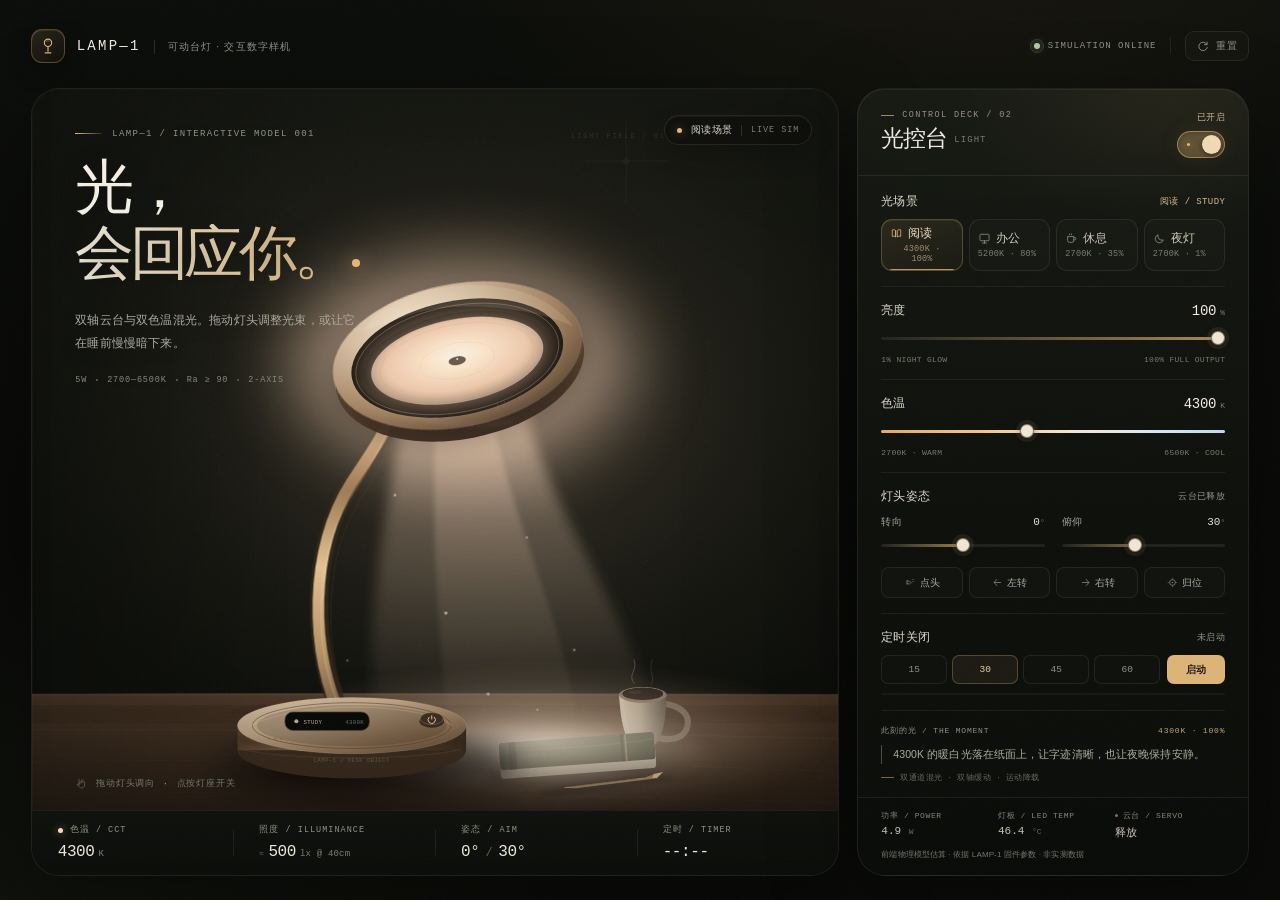
==== web/index.html @ e2590f33 "web+tools: 新增网页前端与 MicroPython 部署/评测工具 - web/index.html：网页前端 - tools/mp_deploy.py：MicroPython 部署脚本 -" ====
<!DOCTYPE html>
<html lang="zh-CN">
<head>
<meta charset="UTF-8">
<meta name="viewport" content="width=device-width, initial-scale=1.0">
<meta name="theme-color" content="#0a0b09">
<title>LAMP—1 · 会回应你的光</title>
<meta name="description" content="LAMP-1 可动桌面台灯交互数字样机：调节亮度、色温、双轴姿态与定时关闭。">
<link rel="icon" href="data:image/svg+xml,%3Csvg xmlns='http://www.w3.org/2000/svg' viewBox='0 0 64 64'%3E%3Crect width='64' height='64' rx='16' fill='%230d0f0c'/%3E%3Ccircle cx='32' cy='25' r='12' fill='none' stroke='%23e5b776' stroke-width='3'/%3E%3Cpath d='M32 38v11M22 53h20' stroke='%23e5b776' stroke-width='3' stroke-linecap='round'/%3E%3C/svg%3E">
<style>
/* --------------------------------------------------------------------------
   LAMP—1 digital twin
   Structure: topbar / stage + control deck / live telemetry
   -------------------------------------------------------------------------- */
:root{
  --bg:#090a08;
  --surface:#10120e;
  --surface-2:#151812;
  --surface-3:#1b1e17;
  --text:#f2ede2;
  --text-soft:#cfc8b9;
  --muted:#8f9286;
  --muted-2:#696d62;
  --line:rgba(242,237,226,.08);
  --line-strong:rgba(242,237,226,.14);
  --accent:#e5b776;
  --accent-soft:rgba(229,183,118,.12);
  --green:#b6cba8;
  --lamp-rgb:255,207,158;
  --ambient-opacity:.64;
  --radius:28px;
  --sans:"Segoe UI","SF Pro Display","PingFang SC","Hiragino Sans GB","Microsoft YaHei UI","Microsoft YaHei",sans-serif;
  --mono:"SFMono-Regular","Cascadia Mono","Cascadia Code","Consolas","Liberation Mono",monospace;
  --serif:"Iowan Old Style","Baskerville","Songti SC","STSong","SimSun",serif;
  --ease:cubic-bezier(.22,.61,.36,1);
}
*{box-sizing:border-box}
html{color-scheme:dark;scroll-behavior:smooth}
body{
  margin:0;
  min-height:100vh;
  background:
    radial-gradient(900px 650px at 76% -15%, rgba(143,107,65,.11), transparent 63%),
    radial-gradient(760px 500px at 4% 100%, rgba(88,103,72,.07), transparent 70%),
    linear-gradient(180deg,#0c0e0b 0%,#090a08 58%,#0a0b08 100%);
  color:var(--text);
  font-family:var(--sans);
  -webkit-font-smoothing:antialiased;
  text-rendering:optimizeLegibility;
  overflow-x:hidden;
}
body::before{
  content:"";
  position:fixed;
  inset:-50%;
  z-index:9999;
  pointer-events:none;
  opacity:.035;
  background-image:url("data:image/svg+xml,%3Csvg xmlns='http://www.w3.org/2000/svg' width='180' height='180'%3E%3Cfilter id='n'%3E%3CfeTurbulence type='fractalNoise' baseFrequency='.82' numOctaves='3' stitchTiles='stitch'/%3E%3C/filter%3E%3Crect width='100%25' height='100%25' filter='url(%23n)' opacity='.55'/%3E%3C/svg%3E");
}
button,input{font:inherit}
button{color:inherit}
button,a,input{tap-highlight-color:transparent}
button{cursor:pointer}
button:focus-visible,a:focus-visible,input:focus-visible{
  outline:2px solid rgba(229,183,118,.8);
  outline-offset:3px;
}
::selection{background:rgba(229,183,118,.24);color:#fff9ed}
.sr-only{
  position:absolute;width:1px;height:1px;padding:0;margin:-1px;overflow:hidden;
  clip:rect(0,0,0,0);white-space:nowrap;border:0;
}
.mono{font-family:var(--mono);font-variant-numeric:tabular-nums}
.app{
  width:100%;
  max-width:1600px;
  min-height:100svh;
  margin:0 auto;
  padding:20px clamp(16px,2.4vw,34px) 24px;
  display:flex;
  flex-direction:column;
}
/* ---------------------------------------------------------------- topbar */
.topbar{
  min-height:52px;
  flex:0 0 auto;
  display:flex;
  align-items:center;
  justify-content:space-between;
  gap:24px;
  margin-bottom:16px;
}
.brand{display:flex;align-items:center;gap:12px;min-width:0}
.brand-mark{
  width:34px;height:34px;flex:0 0 auto;
  display:grid;place-items:center;
  border:1px solid rgba(229,183,118,.3);
  border-radius:11px;
  background:linear-gradient(145deg,rgba(229,183,118,.14),rgba(229,183,118,.02));
  box-shadow:inset 0 1px 0 rgba(255,245,228,.08),0 8px 24px rgba(0,0,0,.25);
  color:var(--accent);
}
.brand-mark svg{width:20px;height:20px}
.brand-copy{display:flex;align-items:baseline;gap:13px;min-width:0}
.brand-name{
  font-family:var(--mono);
  font-size:14px;font-weight:500;
  letter-spacing:.16em;
  color:var(--text);
  white-space:nowrap;
}
.brand-sub{
  font-size:10px;
  letter-spacing:.12em;
  color:var(--muted);
  white-space:nowrap;
  padding-left:13px;
  border-left:1px solid var(--line-strong);
}
.top-actions{display:flex;align-items:center;gap:14px;min-width:0}
.system-state{
  display:flex;align-items:center;gap:8px;
  font-family:var(--mono);
  font-size:9px;
  letter-spacing:.11em;
  color:var(--muted);
  white-space:nowrap;
}
.live-dot{
  position:relative;width:6px;height:6px;flex:0 0 auto;border-radius:50%;
  background:var(--green);
  box-shadow:0 0 0 3px rgba(182,203,168,.07),0 0 12px rgba(182,203,168,.35);
}
.live-dot::after{
  content:"";position:absolute;inset:-4px;border-radius:50%;
  border:1px solid rgba(182,203,168,.2);
  animation:livePulse 2.8s ease-out infinite;
}
@keyframes livePulse{
  0%{transform:scale(.7);opacity:.7}
  70%,100%{transform:scale(1.45);opacity:0}
}
.top-divider{width:1px;height:18px;background:var(--line)}
.reset-btn{
  height:30px;
  display:inline-flex;align-items:center;gap:7px;
  padding:0 11px;
  border:1px solid var(--line);
  border-radius:9px;
  background:rgba(255,255,255,.018);
  color:var(--muted);
  font-size:10px;
  letter-spacing:.04em;
  transition:background .25s var(--ease),color .25s var(--ease),border-color .25s var(--ease);
}
.reset-btn:hover{color:var(--text-soft);border-color:var(--line-strong);background:rgba(255,255,255,.04)}
.reset-btn svg{width:12px;height:12px;transition:transform .5s var(--ease)}
.reset-btn.is-spinning svg{transform:rotate(-180deg)}
/* ---------------------------------------------------------------- layout */
.workspace{
  flex:1 1 auto;
  min-height:600px;
  height:calc(100svh - 112px);
  display:grid;
  grid-template-columns:minmax(0,1fr) 392px;
  gap:18px;
}
/* ------------------------------------------------------------------ stage */
.stage{
  position:relative;
  min-width:0;
  min-height:0;
  display:grid;
  grid-template-rows:minmax(0,1fr) auto;
  border:1px solid var(--line);
  border-radius:var(--radius);
  overflow:hidden;
  background:#0d0f0c;
  box-shadow:0 28px 90px rgba(0,0,0,.38),inset 0 1px 0 rgba(255,255,255,.045);
  isolation:isolate;
}
.stage::after{
  content:"";position:absolute;inset:0;pointer-events:none;border-radius:inherit;
  box-shadow:inset 0 0 0 1px rgba(255,255,255,.018),inset 0 -90px 120px -120px rgba(0,0,0,.55);
}
.stage-canvas{
  position:relative;
  min-height:0;
  overflow:hidden;
  background:
    radial-gradient(66% 50% at 63% 33%,rgba(var(--lamp-rgb),calc(var(--ambient-opacity) * .19)),transparent 72%),
    linear-gradient(180deg,#151710 0%,#0e100c 58%,#0a0b08 100%);
  isolation:isolate;
}
.stage-canvas::before{
  content:"";
  position:absolute;inset:0;z-index:2;
  pointer-events:none;
  background:
    linear-gradient(90deg,rgba(7,8,6,.26) 0%,transparent 32%,transparent 80%,rgba(7,8,6,.08) 100%),
    linear-gradient(180deg,rgba(7,8,6,.16) 0%,transparent 26%,transparent 80%,rgba(7,8,6,.22) 100%);
}
.stage-canvas::after{
  content:"";
  position:absolute;inset:0;z-index:2;
  pointer-events:none;
  opacity:.07;
  background-image:url("data:image/svg+xml,%3Csvg xmlns='http://www.w3.org/2000/svg' width='200' height='200'%3E%3Cfilter id='n'%3E%3CfeTurbulence type='fractalNoise' baseFrequency='.72' numOctaves='3' stitchTiles='stitch'/%3E%3C/filter%3E%3Crect width='100%25' height='100%25' filter='url(%23n)' opacity='.5'/%3E%3C/svg%3E");
  mix-blend-mode:soft-light;
}
.scene{
  position:absolute;
  inset:0;
  width:100%;
  height:100%;
  z-index:1;
  display:block;
  pointer-events:none;
  transition:filter 1s var(--ease);
}
.app[data-power="off"] .scene{filter:brightness(.72) saturate(.78)}
.stage-ambient{
  position:absolute;inset:0;z-index:1;pointer-events:none;
  mix-blend-mode:screen;
  opacity:var(--ambient-opacity);
  background:
    radial-gradient(28% 31% at 64% 38%,rgba(var(--lamp-rgb),.22) 0%,transparent 72%),
    radial-gradient(46% 22% at 66% 79%,rgba(var(--lamp-rgb),.15) 0%,transparent 76%),
    radial-gradient(34% 14% at 66% 92%,rgba(var(--lamp-rgb),.24) 0%,transparent 78%);
  transition:opacity 1s var(--ease);
  animation:ambientBreath 9s ease-in-out infinite alternate;
}
@keyframes ambientBreath{
  from{transform:scale(1);filter:blur(0)}
  to{transform:scale(1.025);filter:blur(1px)}
}
/* scene artwork */
.scene .hit{
  pointer-events:all;
  fill:rgba(0,0,0,0);
  stroke:transparent;
  cursor:pointer;
  outline:none;
}
.scene #headHit{cursor:grab;touch-action:none}
.stage.is-aiming #headHit{cursor:grabbing}
.scene .hit:focus-visible{fill:rgba(229,183,118,.055);stroke:rgba(229,183,118,.7);stroke-width:1.2}
#headHit:active{cursor:grabbing}
#aimReticle{
  opacity:0;
  transition:opacity .35s var(--ease);
  pointer-events:none;
}
.stage.is-aiming #aimReticle{opacity:.72}
.beam-layer{mix-blend-mode:screen}
.spill-layer{mix-blend-mode:screen;pointer-events:none}
.dust-layer{mix-blend-mode:screen;pointer-events:none}
.mote{animation:moteFloat var(--dur,9s) ease-in-out var(--delay,0s) infinite alternate;transform-box:fill-box;transform-origin:center}
@keyframes moteFloat{
  from{transform:translate3d(0,0,0);opacity:.2}
  to{transform:translate3d(10px,-18px,0);opacity:.8}
}
.steam{animation:steamRise 5.8s ease-in-out infinite;transform-box:fill-box;transform-origin:center}
.steam.second{animation-delay:2.1s;animation-duration:6.6s}
@keyframes steamRise{
  0%{opacity:0;transform:translateY(4px) scaleX(.94)}
  20%{opacity:.42}
  55%{opacity:.25}
  100%{opacity:0;transform:translateY(-26px) scaleX(1.08)}
}
.scene .oled-text{font-family:var(--mono);font-size:6.5px;letter-spacing:.06em;fill:#cabda7}
.scene .oled-dim{fill:#6e7663}
.scene .engraving{font-family:var(--mono);font-size:6px;letter-spacing:.12em;fill:#8d7b66;opacity:.62}
.scene .head-engraving{font-family:var(--mono);font-size:5.5px;letter-spacing:.14em;fill:#76614b;opacity:.8}
.scene text{font-family:var(--mono)}
.lamp-stop{stop-color:rgb(var(--lamp-rgb))}
.lamp-color{fill:rgb(var(--lamp-rgb))}
.lamp-color-stroke{stroke:rgb(var(--lamp-rgb))}
.lens-light{opacity:.96;transition:opacity .4s var(--ease)}
.spill-layer{opacity:0;transition:opacity .5s var(--ease)}
/* stage overlays */
.hero{
  position:absolute;
  z-index:4;
  top:clamp(28px,4.4vh,48px);
  left:clamp(24px,3.4vw,46px);
  width:min(41%,430px);
  pointer-events:none;
  text-shadow:0 2px 24px rgba(4,5,4,.32);
}
.eyebrow{
  display:flex;align-items:center;gap:10px;
  margin:0 0 19px;
  font-family:var(--mono);
  font-size:9px;
  line-height:1.2;
  letter-spacing:.15em;
  color:var(--muted);
  text-transform:uppercase;
}
.eyebrow::before{
  content:"";width:27px;height:1px;flex:0 0 auto;
  background:linear-gradient(90deg,var(--accent),rgba(229,183,118,.16));
}
.hero h1{
  margin:0;
  font-size:clamp(46px,4.6vw,68px);
  line-height:.99;
  font-weight:350;
  letter-spacing:-.075em;
  color:#f4efe4;
}
.hero h1 span{display:block}
.hero h1 .accent{
  margin-top:.13em;
  padding-bottom:.08em;
  color:#f0d6af;
  background:linear-gradient(100deg,#f5f0e4 0%,#ead1aa 46%,#caa267 100%);
  -webkit-background-clip:text;
  background-clip:text;
  -webkit-text-fill-color:transparent;
}
.hero h1 .accent::after{
  content:"";
  display:inline-block;
  width:.14em;height:.14em;
  margin-left:.06em;
  vertical-align:.1em;
  border-radius:50%;
  background:var(--accent);
  box-shadow:0 0 18px rgba(229,183,118,.65);
  -webkit-text-fill-color:var(--accent);
}
.hero-desc{
  max-width:286px;
  margin:22px 0 0;
  color:#aaa99d;
  font-size:12px;
  line-height:1.9;
  letter-spacing:.015em;
}
.hero-meta{
  display:flex;align-items:center;gap:9px;flex-wrap:wrap;
  margin-top:20px;
  font-family:var(--mono);
  font-size:8.5px;
  letter-spacing:.1em;
  color:#83877b;
}
.hero-meta i{width:2px;height:2px;border-radius:50%;background:#5e6358}
.stage-badge{
  position:absolute;z-index:4;top:26px;right:26px;
  min-height:30px;
  display:inline-flex;align-items:center;gap:9px;
  padding:0 12px;
  border:1px solid rgba(255,255,255,.09);
  border-radius:999px;
  background:rgba(11,13,10,.46);
  -webkit-backdrop-filter:blur(14px);
  backdrop-filter:blur(14px);
  box-shadow:0 10px 24px rgba(0,0,0,.16),inset 0 1px 0 rgba(255,255,255,.04);
  color:#b8b9ae;
  font-family:var(--mono);
  font-size:8.5px;
  letter-spacing:.11em;
  white-space:nowrap;
  transition:border-color .4s var(--ease),background .4s var(--ease);
}
.stage-badge .badge-dot{
  width:5px;height:5px;border-radius:50%;
  background:var(--accent);
  box-shadow:0 0 10px rgba(229,183,118,.55);
}
.stage-badge .badge-rule{width:1px;height:11px;background:var(--line-strong)}
.stage-badge .badge-kicker{color:#777c70}
.stage-badge strong{font-weight:500;color:#dad4c8;letter-spacing:.02em;font-family:var(--sans);font-size:10px}
.app[data-power="off"] .stage-badge .badge-dot{background:#686d62;box-shadow:none}
.gesture-hint{
  position:absolute;z-index:4;left:clamp(24px,3.4vw,46px);bottom:20px;
  display:flex;align-items:center;gap:8px;
  color:#74796e;
  font-family:var(--mono);
  font-size:8.5px;
  letter-spacing:.09em;
  pointer-events:none;
}
.gesture-hint svg{width:13px;height:13px;opacity:.7}
.gesture-hint b{font-weight:400;color:#a1a397}
/* stage telemetry rail */
.stage-metrics{
  position:relative;z-index:5;
  display:grid;
  grid-template-columns:repeat(4,minmax(0,1fr));
  border-top:1px solid var(--line);
  background:
    linear-gradient(180deg,rgba(17,19,15,.82),rgba(12,14,11,.96));
  -webkit-backdrop-filter:blur(18px);
  backdrop-filter:blur(18px);
}
.metric{
  min-width:0;
  padding:13px clamp(16px,2.3vw,26px) 14px;
  position:relative;
}
.metric + .metric::before{
  content:"";position:absolute;left:0;top:19px;bottom:19px;width:1px;background:var(--line);
}
.metric-label{
  display:flex;align-items:center;gap:7px;
  margin-bottom:7px;
  color:var(--muted);
  font-family:var(--mono);
  font-size:8.5px;
  letter-spacing:.12em;
  white-space:nowrap;
}
.metric-label .mini-led{
  width:5px;height:5px;border-radius:50%;
  background:rgb(var(--lamp-rgb));
  box-shadow:0 0 8px rgba(var(--lamp-rgb),.55);
  transition:background .4s,box-shadow .4s;
}
.app[data-power="off"] .metric-label .mini-led{background:#555a50;box-shadow:none}
.metric-value{
  display:flex;align-items:baseline;gap:4px;
  font-family:var(--mono);
  font-variant-numeric:tabular-nums;
  font-size:16px;
  font-weight:400;
  color:#ece7dc;
  letter-spacing:-.025em;
  white-space:nowrap;
}
.metric-value .unit{
  color:#797e72;font-size:9px;letter-spacing:.02em;font-weight:400;
}
.metric-value .sep{margin:0 2px;color:#5e6258;font-size:12px}
.metric-sub{
  color:#6b7064;
  font-size:8px;
  letter-spacing:.03em;
}
.metric-value.is-warm{color:var(--accent)}
/* --------------------------------------------------------------- console */
.console{
  position:relative;
  min-width:0;
  min-height:0;
  display:flex;flex-direction:column;
  overflow:hidden;
  border:1px solid var(--line);
  border-radius:var(--radius);
  background:
    linear-gradient(180deg,rgba(24,27,21,.92) 0%,rgba(15,17,13,.96) 54%,rgba(12,14,11,.98) 100%);
  box-shadow:0 28px 90px rgba(0,0,0,.32),inset 0 1px 0 rgba(255,255,255,.05);
  -webkit-backdrop-filter:blur(24px);
  backdrop-filter:blur(24px);
}
.console::before{
  content:"";position:absolute;z-index:0;inset:0 0 auto;height:150px;
  pointer-events:none;
  background:radial-gradient(80% 130% at 80% 0%,rgba(229,183,118,.07),transparent 70%);
}
.console-head{
  position:relative;z-index:1;
  flex:0 0 auto;
  display:flex;align-items:flex-start;justify-content:space-between;gap:16px;
  padding:21px 23px 17px;
  border-bottom:1px solid var(--line);
}
.panel-kicker{
  display:flex;align-items:center;gap:8px;
  margin:0 0 5px;
  color:#989184;
  font-family:var(--mono);
  font-size:8.5px;
  letter-spacing:.16em;
}
.panel-kicker::before{content:"";width:13px;height:1px;background:var(--accent);opacity:.7}
.console-title{
  margin:0;
  color:#eee9de;
  font-size:23px;
  line-height:1.2;
  font-weight:450;
  letter-spacing:-.045em;
}
.console-title em{
  margin-left:7px;
  color:#777b70;
  font-family:var(--mono);
  font-style:normal;
  font-size:9px;
  letter-spacing:.12em;
  vertical-align:middle;
}
.power-control{display:flex;flex-direction:column;align-items:flex-end;gap:7px;padding-top:2px}
.power-label{
  color:#8d9083;
  font-family:var(--mono);
  font-size:8.5px;
  letter-spacing:.06em;
  white-space:nowrap;
  transition:color .3s var(--ease);
}
.switch{
  position:relative;
  width:48px;height:27px;
  padding:0;
  border:1px solid rgba(255,255,255,.1);
  border-radius:999px;
  background:#282c23;
  box-shadow:inset 0 2px 6px rgba(0,0,0,.35);
  transition:background .35s var(--ease),border-color .35s var(--ease),box-shadow .35s var(--ease);
}
.switch::before{
  content:"";position:absolute;top:50%;left:9px;width:3px;height:3px;margin-top:-1.5px;
  border-radius:50%;background:#6d7166;transition:background .35s;
  box-shadow:0 0 0 2px rgba(255,255,255,.02);
}
.switch .thumb{
  position:absolute;top:3px;left:3px;
  width:19px;height:19px;
  border-radius:50%;
  background:#c8c4b7;
  box-shadow:0 2px 5px rgba(0,0,0,.4);
  transition:transform .35s var(--ease),background .35s var(--ease);
}
.switch[aria-checked="true"]{
  background:rgba(229,183,118,.32);
  border-color:rgba(229,183,118,.5);
  box-shadow:inset 0 1px 4px rgba(0,0,0,.2),0 0 22px rgba(229,183,118,.08);
}
.switch[aria-checked="true"]::before{background:var(--accent);box-shadow:0 0 7px rgba(229,183,118,.7)}
.switch[aria-checked="true"] .thumb{transform:translateX(21px);background:#f0d9b4}
.switch:active .thumb{width:21px}
.console-body{
  position:relative;z-index:1;
  flex:1 1 auto;
  min-height:0;
  display:flex;
  flex-direction:column;
  overflow-y:auto;
  overflow-x:hidden;
  padding:17px 23px 16px;
  scrollbar-width:thin;
  scrollbar-color:rgba(255,255,255,.13) transparent;
  overscroll-behavior:contain;
}
.console-body::-webkit-scrollbar{width:5px}
.console-body::-webkit-scrollbar-thumb{background:rgba(255,255,255,.12);border-radius:99px}
.group{padding:0}
.group + .group{
  margin-top:15px;padding-top:15px;
  border-top:1px solid rgba(242,237,226,.065);
}
.group-head{display:flex;align-items:center;justify-content:space-between;gap:12px;min-height:17px}
.group-head h3,.group-head label{
  margin:0;
  color:#e0dacd;
  font-size:12px;
  line-height:1.2;
  font-weight:450;
  letter-spacing:.015em;
}
.group-head .tag{
  color:#93988b;
  font-family:var(--mono);
  font-size:9px;
  letter-spacing:.045em;
  white-space:nowrap;
  transition:color .3s var(--ease);
}
.group-head .tag.is-warm{color:#d6ba8e}
.group-head .tag.is-live{color:var(--accent)}
/* scenes */
.scene-row{display:grid;grid-template-columns:repeat(4,minmax(0,1fr));gap:6px;margin-top:9px}
.scene-btn{
  position:relative;
  height:52px;
  min-width:0;
  padding:0 8px;
  border:1px solid var(--line);
  border-radius:11px;
  background:rgba(255,255,255,.016);
  display:flex;flex-direction:column;align-items:flex-start;justify-content:center;
  gap:3px;
  overflow:hidden;
  transition:border-color .25s var(--ease),background .25s var(--ease),transform .25s var(--ease);
}
.scene-btn:hover{background:rgba(255,255,255,.035);border-color:var(--line-strong);transform:translateY(-1px)}
.scene-btn .scene-name{
  display:flex;align-items:center;gap:5px;
  color:#d1cabc;
  font-size:11.5px;
  letter-spacing:.015em;
  white-space:nowrap;
}
.scene-btn .scene-name svg{width:13px;height:13px;color:#8f9386;transition:color .25s}
.scene-btn .scene-cct{
  color:#787d70;
  font-family:var(--mono);
  font-size:8.5px;
  letter-spacing:.025em;
  transition:color .25s;
}
.scene-btn::after{
  content:"";position:absolute;left:8px;right:8px;bottom:0;height:1px;
  background:var(--accent);opacity:0;
  transform:scaleX(.3);transform-origin:left;
  transition:opacity .3s var(--ease),transform .35s var(--ease);
}
.scene-btn[aria-pressed="true"]{
  border-color:rgba(229,183,118,.27);
  background:linear-gradient(155deg,rgba(229,183,118,.115),rgba(229,183,118,.035));
  box-shadow:inset 0 1px 0 rgba(255,244,225,.06);
}
.scene-btn[aria-pressed="true"] .scene-name{color:#f0dfc4}
.scene-btn[aria-pressed="true"] .scene-name svg{color:var(--accent)}
.scene-btn[aria-pressed="true"] .scene-cct{color:#9d8b71}
.scene-btn[aria-pressed="true"]::after{opacity:.8;transform:scaleX(1)}
/* sliders */
.field-value{
  display:flex;align-items:baseline;gap:2px;
  color:#f3ede2;
  font-family:var(--mono);
  font-size:14px;
  letter-spacing:-.02em;
  font-variant-numeric:tabular-nums;
}
.field-value small{margin-left:2px;color:#777c70;font-size:8px;letter-spacing:.03em;font-weight:400}
.range-wrap{position:relative;margin-top:9px;height:20px}
.range{
  -webkit-appearance:none;appearance:none;
  display:block;
  width:100%;height:20px;
  margin:0;padding:0;
  border:none;
  background:transparent;
  cursor:pointer;
}
.range::-webkit-slider-runnable-track{
  height:3px;border-radius:99px;
  background:var(--range-track,rgba(255,255,255,.1));
}
.range::-moz-range-track{
  height:3px;border-radius:99px;
  background:var(--range-track,rgba(255,255,255,.1));
}
.range::-webkit-slider-thumb{
  -webkit-appearance:none;appearance:none;
  width:14px;height:14px;margin-top:-5.5px;
  border:1px solid rgba(40,35,27,.55);
  border-radius:50%;
  background:#f1e6d3;
  box-shadow:0 0 0 4px rgba(229,183,118,.09),0 2px 6px rgba(0,0,0,.42);
  transition:box-shadow .2s var(--ease),transform .2s var(--ease);
}
.range::-moz-range-thumb{
  width:13px;height:13px;
  border:1px solid rgba(40,35,27,.55);
  border-radius:50%;
  background:#f1e6d3;
  box-shadow:0 0 0 4px rgba(229,183,118,.09),0 2px 6px rgba(0,0,0,.42);
  transition:box-shadow .2s var(--ease),transform .2s var(--ease);
}
.range:hover::-webkit-slider-thumb{box-shadow:0 0 0 5px rgba(229,183,118,.13),0 2px 7px rgba(0,0,0,.45)}
.range:hover::-moz-range-thumb{box-shadow:0 0 0 5px rgba(229,183,118,.13),0 2px 7px rgba(0,0,0,.45)}
.range:active::-webkit-slider-thumb{transform:scale(1.1)}
.range:active::-moz-range-thumb{transform:scale(1.1)}
.range:disabled{opacity:.4;cursor:not-allowed}
.range-meta{
  display:flex;align-items:center;justify-content:space-between;gap:10px;
  margin-top:7px;
  color:#757a6e;
  font-family:var(--mono);
  font-size:8px;
  letter-spacing:.035em;
}
#brightness{--range-track:linear-gradient(90deg,rgba(255,255,255,.07) 0%,rgba(229,183,118,.72) var(--fill,100%),rgba(255,255,255,.075) var(--fill,100%),rgba(255,255,255,.075) 100%)}
#cct{--range-track:linear-gradient(90deg,#e9a765 0%,#f1c48f 29%,#f5e7d3 55%,#dde7f3 78%,#c2d7f1 100%)}
#yaw{--range-track:linear-gradient(90deg,rgba(255,255,255,.075) 0%,rgba(229,183,118,.64) var(--fill,50%),rgba(255,255,255,.075) var(--fill,50%),rgba(255,255,255,.075) 100%)}
#tilt{--range-track:linear-gradient(90deg,rgba(255,255,255,.075) 0%,rgba(229,183,118,.5) var(--fill,44%),rgba(255,255,255,.075) var(--fill,44%),rgba(255,255,255,.075) 100%)}
/* posture */
.axis-grid{display:grid;grid-template-columns:1fr 1fr;gap:17px;margin-top:10px}
.axis-head{display:flex;align-items:center;justify-content:space-between;gap:8px}
.axis-head label{color:#a3a799;font-size:10px;letter-spacing:.03em}
.axis-value{
  color:#e5dfd3;
  font-family:var(--mono);
  font-size:11px;
  font-variant-numeric:tabular-nums;
}
.axis-value .deg{color:#707569;font-size:8px}
.axis .range-wrap{margin-top:6px}
.move-row{display:grid;grid-template-columns:repeat(4,minmax(0,1fr));gap:6px;margin-top:12px}
.move-btn{
  height:31px;
  min-width:0;
  display:inline-flex;align-items:center;justify-content:center;gap:4px;
  padding:0 4px;
  border:1px solid var(--line);
  border-radius:8px;
  background:rgba(255,255,255,.016);
  color:#a9ac9f;
  font-size:10px;
  white-space:nowrap;
  transition:color .22s var(--ease),background .22s var(--ease),border-color .22s var(--ease);
}
.move-btn svg{width:11px;height:11px;flex:0 0 auto;opacity:.72}
.move-btn:hover{color:#eee7da;background:rgba(255,255,255,.04);border-color:rgba(229,183,118,.23)}
.move-btn:active{transform:translateY(1px)}
.move-btn.is-active{color:var(--accent);border-color:rgba(229,183,118,.3);background:rgba(229,183,118,.07)}
/* timer */
.timer-row{display:flex;gap:7px;margin-top:9px}
.timer-chips{display:grid;grid-template-columns:repeat(4,minmax(0,1fr));gap:5px;flex:1 1 auto;min-width:0}
.timer-chip{
  height:29px;
  padding:0;
  border:1px solid var(--line);
  border-radius:7px;
  background:rgba(255,255,255,.012);
  color:#8f9386;
  font-family:var(--mono);
  font-size:9.5px;
  transition:color .2s var(--ease),border-color .2s var(--ease),background .2s var(--ease);
}
.timer-chip:hover:not(:disabled){color:#d7cdbd;border-color:var(--line-strong)}
.timer-chip[aria-pressed="true"]{
  color:#e6cba5;
  border-color:rgba(229,183,118,.28);
  background:rgba(229,183,118,.075);
}
.timer-chip:disabled{opacity:.46;cursor:not-allowed}
.timer-start{
  flex:0 0 58px;
  height:29px;
  padding:0 8px;
  border:1px solid rgba(229,183,118,.4);
  border-radius:7px;
  background:#ddb477;
  color:#201b12;
  font-size:10px;
  font-weight:600;
  letter-spacing:.04em;
  transition:background .22s var(--ease),color .22s var(--ease),border-color .22s var(--ease);
}
.timer-start:hover{background:#ecc690}
.timer-start.is-cancel{
  background:transparent;
  color:#d4b78b;
  border-color:rgba(229,183,118,.3);
}
.timer-start.is-cancel:hover{background:rgba(229,183,118,.07)}
.timer-progress{
  height:2px;margin-top:9px;
  border-radius:99px;background:rgba(255,255,255,.045);
  overflow:hidden;
}
.timer-progress span{
  display:block;width:0;height:100%;
  border-radius:inherit;
  background:linear-gradient(90deg,#b78c53,var(--accent));
  box-shadow:0 0 10px rgba(229,183,118,.3);
  transition:width .25s linear;
}
/* console footer */
.console-foot{
  position:relative;z-index:1;
  flex:0 0 auto;
  padding:12px 23px 14px;
  border-top:1px solid var(--line);
  background:rgba(7,9,7,.28);
}
.telemetry{display:grid;grid-template-columns:repeat(3,minmax(0,1fr));gap:6px}
.telemetry-item{display:flex;flex-direction:column;gap:4px;min-width:0}
.telemetry-label{
  display:flex;align-items:center;gap:5px;
  color:#818679;
  font-family:var(--mono);
  font-size:8px;
  letter-spacing:.075em;
  white-space:nowrap;
}
.telemetry-label .tiny-dot{
  width:3px;height:3px;border-radius:50%;background:#6c7364;transition:background .3s,box-shadow .3s;
}
.telemetry-label .tiny-dot.is-moving{background:var(--accent);box-shadow:0 0 7px rgba(229,183,118,.6)}
.telemetry-value{
  color:#c8c3b6;
  font-family:var(--mono);
  font-size:11px;
  font-variant-numeric:tabular-nums;
  white-space:nowrap;
  overflow:hidden;
  text-overflow:ellipsis;
}
.telemetry-value .unit{color:#656a5e;font-size:8px;margin-left:1px}
.sim-note{
  margin:9px 0 0;
  color:#71766a;
  font-size:8px;
  line-height:1.45;
  letter-spacing:.015em;
}
/* scene narrative: anchors the bottom of the deck without adding another control */
.scene-note{
  margin-top:15px;
  padding-top:14px;
  border-top:1px solid rgba(242,237,226,.065);
}
.scene-note-kicker{
  display:flex;align-items:center;justify-content:space-between;gap:12px;
  color:#8e9284;
  font-family:var(--mono);
  font-size:8px;
  letter-spacing:.1em;
}
.scene-note-kicker span:last-child{color:#c0a67d;white-space:nowrap}
.scene-note p{
  margin:9px 0 0;
  padding-left:11px;
  border-left:1px solid rgba(229,183,118,.35);
  color:#aba99d;
  font-size:10.5px;
  line-height:1.8;
  letter-spacing:.01em;
}
.scene-note .note-sign{
  display:flex;align-items:center;gap:6px;
  margin-top:9px;
  color:#656a5e;
  font-family:var(--mono);
  font-size:7.5px;
  letter-spacing:.06em;
}
.scene-note .note-sign::before{
  content:"";width:13px;height:1px;background:rgba(229,183,118,.5);
}
/* --------------------------------------------------------------- responsive */
@media (max-width:1180px){
  .app{padding-bottom:20px}
  .workspace{
    height:auto;
    min-height:0;
    grid-template-columns:1fr;
    gap:16px;
  }
  .toast{bottom:22px}
  .stage{height:min(66svh,610px);min-height:548px}
  .console{height:auto;max-height:none}
  .console-body{overflow:visible;padding-bottom:17px}
  .hero{width:min(46%,400px)}
  .hero h1{font-size:clamp(44px,5vw,58px)}
  .hero-desc{max-width:260px}
  .stage-metrics{padding-bottom:0}
}
/* short desktop/laptop viewports: keep every control above the fold */
@media (min-width:1181px) and (max-height:820px){
  .console-head{padding:16px 20px 13px}
  .console-body{padding:13px 20px 12px}
  .console-foot{padding:10px 20px 12px}
  .group + .group{margin-top:11px;padding-top:11px}
  .scene-btn{height:47px}
  .range-meta{display:none}
  .move-row{margin-top:10px}
  .timer-progress{margin-top:7px}
  .sim-note{margin-top:6px}
}
@media (max-width:760px){
  .app{padding:13px 13px 20px}
  .topbar{min-height:44px;margin-bottom:12px;gap:10px}
  .brand{gap:9px}
  .brand-mark{width:30px;height:30px;border-radius:9px}
  .brand-mark svg{width:18px;height:18px}
  .brand-name{font-size:12px;letter-spacing:.12em}
  .brand-sub,.top-divider,.system-state{display:none}
  .reset-btn{width:29px;height:29px;padding:0;justify-content:center;border-radius:8px}
  .reset-btn span{display:none}
  .workspace{gap:12px}
  .stage{height:min(66svh,560px);min-height:500px;border-radius:22px}
  .console{border-radius:22px}
  .hero{top:22px;left:20px;width:calc(100% - 40px);max-width:none}
  .eyebrow{font-size:7.5px;letter-spacing:.12em;margin-bottom:13px;gap:8px}
  .eyebrow::before{width:18px}
  .hero h1{font-size:clamp(35px,10.4vw,44px);line-height:1.01;letter-spacing:-.07em}
  .hero h1 .accent{margin-top:.11em}
  .hero-desc,.hero-meta{display:none}
  .stage-badge{top:17px;right:17px;min-height:25px;padding:0 9px;gap:6px;font-size:7px;background:rgba(11,13,10,.56)}
  .stage-badge .badge-kicker,.stage-badge .badge-rule{display:none}
  .stage-badge strong{font-size:8.5px}
  .gesture-hint{
    display:flex;bottom:10px;left:16px;gap:5px;
    padding:5px 8px;
    border:1px solid rgba(242,237,226,.08);
    border-radius:999px;
    background:rgba(10,12,9,.46);
    -webkit-backdrop-filter:blur(9px);
    backdrop-filter:blur(9px);
    color:#9da093;
    font-size:8px;letter-spacing:.04em;
  }
  .gesture-hint svg{width:11px;height:11px}
  .stage-metrics{grid-template-columns:1fr 1fr}
  .metric{padding:10px 16px 11px}
  .metric:nth-child(3)::before,.metric:nth-child(4)::before{display:none}
  .metric:nth-child(3),.metric:nth-child(4){border-top:1px solid var(--line)}
  .metric-label{font-size:7.5px;margin-bottom:5px}
  .metric-value{font-size:14px}
  .metric-sub{font-size:7px}
  .console-head{padding:17px 18px 14px}
  .console-title{font-size:21px}
  .console-body{padding:14px 18px 16px}
  .console-foot{padding:11px 18px 12px}
  .group + .group{margin-top:13px;padding-top:13px}
  .scene-btn{height:52px}
  .scene-btn .scene-name{font-size:10.5px}
  .scene-btn .scene-name svg{width:12px;height:12px}
  .move-btn{font-size:9px;height:34px}
  .range-wrap{height:28px;margin-top:7px}
  .range{height:28px}
  .range::-webkit-slider-runnable-track{height:4px}
  .range::-moz-range-track{height:4px}
  .range::-webkit-slider-thumb{width:18px;height:18px;margin-top:-7px}
  .range::-moz-range-thumb{width:17px;height:17px}
  .timer-row{gap:6px}
  .timer-chip{height:33px}
  .timer-start{flex-basis:54px;height:33px}
  .telemetry-value{font-size:10px}
  .sim-note{font-size:7px}
  .toast{bottom:16px;font-size:11px;padding:9px 14px}
}
@media (max-width:390px){
  .scene-btn{padding:0 6px}
  .scene-btn .scene-name{gap:3px;font-size:10px}
  .scene-btn .scene-cct{font-size:7.5px}
  .axis-grid{gap:12px}
  .move-row{gap:5px}
  .move-btn{gap:3px;font-size:8.5px}
  .move-btn svg{width:10px;height:10px}
}
@media (prefers-reduced-motion:reduce){
  *,*::before,*::after{
    animation-duration:.001ms !important;
    animation-iteration-count:1 !important;
    scroll-behavior:auto !important;
  }
  .scene,.stage-ambient,.lens-light,.spill-layer,.live-dot::after{transition:none !important}
}
/* toast */
.toast{
  position:fixed;
  z-index:100;
  left:50%;bottom:94px;
  transform:translate(-50%,12px);
  max-width:calc(100vw - 32px);
  padding:10px 16px 10px 13px;
  border:1px solid rgba(255,255,255,.12);
  border-radius:999px;
  background:rgba(22,25,19,.92);
  -webkit-backdrop-filter:blur(18px);
  backdrop-filter:blur(18px);
  box-shadow:0 16px 42px rgba(0,0,0,.36);
  color:#ddd6c9;
  font-size:11.5px;
  letter-spacing:.015em;
  white-space:nowrap;
  opacity:0;
  pointer-events:none;
  transition:opacity .3s var(--ease),transform .35s var(--ease);
}
.toast::before{
  content:"";display:inline-block;width:5px;height:5px;margin-right:8px;
  border-radius:50%;background:var(--accent);vertical-align:1px;
  box-shadow:0 0 10px rgba(229,183,118,.55);
}
.toast.is-visible{opacity:1;transform:translate(-50%,0)}
/* initial reveal */
@keyframes riseIn{
  from{opacity:0;transform:translateY(14px)}
  to{opacity:1;transform:translateY(0)}
}
.hero,.console{animation:riseIn .85s var(--ease) both}
.console{animation-delay:.08s}
@media (prefers-reduced-motion:reduce){
  .hero,.console{animation:none}
}
</style>
</head>
<body>
<div class="app" id="app" data-power="on">
  <header class="topbar">
    <div class="brand">
      <span class="brand-mark" aria-hidden="true">
        <svg viewBox="0 0 24 24" fill="none">
          <circle cx="12" cy="8.2" r="4.4" stroke="currentColor" stroke-width="1.35"/>
          <path d="M12 12.7v5.5M8.6 20.2h6.8" stroke="currentColor" stroke-width="1.35" stroke-linecap="round"/>
          <path d="M9.8 6.7c.7-.9 2.1-1.2 3.1-.6" stroke="currentColor" stroke-width="1.1" stroke-linecap="round" opacity=".55"/>
        </svg>
      </span>
      <div class="brand-copy">
        <span class="brand-name">LAMP—1</span>
        <span class="brand-sub">可动台灯 · 交互数字样机</span>
      </div>
    </div>
    <div class="top-actions">
      <div class="system-state" aria-label="仿真系统运行中">
        <span class="live-dot" aria-hidden="true"></span>
        <span>SIMULATION ONLINE</span>
      </div>
      <span class="top-divider" aria-hidden="true"></span>
      <button class="reset-btn" id="resetBtn" type="button" title="恢复初始状态">
        <svg viewBox="0 0 16 16" fill="none" aria-hidden="true">
          <path d="M13.2 5.8A5.7 5.7 0 1 0 13.7 10" stroke="currentColor" stroke-width="1.2" stroke-linecap="round"/>
          <path d="M13.4 2.8v3.4H10" stroke="currentColor" stroke-width="1.2" stroke-linecap="round" stroke-linejoin="round"/>
        </svg>
        <span>重置</span>
      </button>
    </div>
  </header>

  <main class="workspace">
    <section class="stage" id="stage" aria-label="LAMP-1 交互光场">
      <div class="stage-canvas" id="stageCanvas">
        <div class="stage-ambient" aria-hidden="true"></div>

        <svg class="scene" id="sceneSvg" viewBox="0 0 1000 820" preserveAspectRatio="xMidYMid slice" role="img" aria-labelledby="sceneTitle sceneDesc">
          <title id="sceneTitle">LAMP-1 数字样机：一盏双轴可动台灯</title>
          <desc id="sceneDesc">暖色光环灯头悬在深色桌面之上，光束落在书本与马克杯旁。可拖动灯头，或点击灯座切换电源。</desc>
          <defs>
            <linearGradient id="wallGrad" x1="0" y1="0" x2="0" y2="1">
              <stop offset="0" stop-color="#181a15"/>
              <stop offset=".55" stop-color="#10120e"/>
              <stop offset="1" stop-color="#0a0c09"/>
            </linearGradient>
            <radialGradient id="wallHaze" cx=".5" cy=".5" r=".5">
              <stop offset="0" class="lamp-stop" stop-color="#f4c98e" stop-opacity=".2"/>
              <stop offset=".46" stop-color="#d9b585" stop-opacity=".07"/>
              <stop offset="1" stop-color="#0a0c09" stop-opacity="0"/>
            </radialGradient>
            <linearGradient id="deskGrad" x1="0" y1="0" x2="0" y2="1">
              <stop offset="0" stop-color="#4d3928"/>
              <stop offset=".28" stop-color="#3a2b1f"/>
              <stop offset=".72" stop-color="#211811"/>
              <stop offset="1" stop-color="#100d09"/>
            </linearGradient>
            <linearGradient id="deskEdge" x1="0" y1="0" x2="1" y2="0">
              <stop offset="0" stop-color="#a67f55" stop-opacity=".05"/>
              <stop offset=".46" stop-color="#dcb381" stop-opacity=".3"/>
              <stop offset="1" stop-color="#a67f55" stop-opacity=".035"/>
            </linearGradient>
            <linearGradient id="beamGrad" x1="0" y1="0" x2="0" y2="1">
              <stop offset="0" class="lamp-stop" stop-color="#ffd49b" stop-opacity=".7"/>
              <stop offset=".34" class="lamp-stop" stop-color="#ffd49b" stop-opacity=".31"/>
              <stop offset=".76" class="lamp-stop" stop-color="#ffd49b" stop-opacity=".09"/>
              <stop offset="1" class="lamp-stop" stop-color="#ffd49b" stop-opacity="0"/>
            </linearGradient>
            <linearGradient id="beamCore" x1="0" y1="0" x2="0" y2="1">
              <stop offset="0" class="lamp-stop" stop-color="#fff1d8" stop-opacity=".5"/>
              <stop offset=".5" class="lamp-stop" stop-color="#ffe0b4" stop-opacity=".17"/>
              <stop offset="1" class="lamp-stop" stop-color="#ffe0b4" stop-opacity="0"/>
            </linearGradient>
            <radialGradient id="poolGrad" cx=".5" cy=".5" r=".5">
              <stop offset="0" class="lamp-stop" stop-color="#ffe4ba" stop-opacity=".88"/>
              <stop offset=".35" class="lamp-stop" stop-color="#f6c989" stop-opacity=".52"/>
              <stop offset=".74" class="lamp-stop" stop-color="#dba86d" stop-opacity=".15"/>
              <stop offset="1" stop-color="#b88754" stop-opacity="0"/>
            </radialGradient>
            <radialGradient id="poolCore" cx=".5" cy=".5" r=".5">
              <stop offset="0" class="lamp-stop" stop-color="#fff6e7" stop-opacity=".76"/>
              <stop offset=".55" class="lamp-stop" stop-color="#ffe6c2" stop-opacity=".3"/>
              <stop offset="1" class="lamp-stop" stop-color="#ffdfb5" stop-opacity="0"/>
            </radialGradient>
            <linearGradient id="armGrad" x1="488" y1="730" x2="548" y2="356" gradientUnits="userSpaceOnUse">
              <stop offset="0" stop-color="#6a5139"/>
              <stop offset=".23" stop-color="#b79366"/>
              <stop offset=".48" stop-color="#e3c293"/>
              <stop offset=".72" stop-color="#9d7952"/>
              <stop offset="1" stop-color="#d2ac7d"/>
            </linearGradient>
            <linearGradient id="armShadow" x1="0" y1="0" x2="1" y2="0">
              <stop offset="0" stop-color="#2a2118"/>
              <stop offset=".48" stop-color="#7d6044"/>
              <stop offset="1" stop-color="#382b1e"/>
            </linearGradient>
            <radialGradient id="headShell" cx=".34" cy=".22" r=".85">
              <stop offset="0" stop-color="#f0dfc8"/>
              <stop offset=".28" stop-color="#d7c0a4"/>
              <stop offset=".68" stop-color="#a48462"/>
              <stop offset=".91" stop-color="#735a42"/>
              <stop offset="1" stop-color="#5b4734"/>
            </radialGradient>
            <linearGradient id="headSide" x1="0" y1="0" x2="0" y2="1">
              <stop offset="0" stop-color="#8c6b4d"/>
              <stop offset="1" stop-color="#3c2c20"/>
            </linearGradient>
            <radialGradient id="headWell" cx=".48" cy=".4" r=".7">
              <stop offset="0" stop-color="#40352a"/>
              <stop offset=".7" stop-color="#211b15"/>
              <stop offset="1" stop-color="#130f0c"/>
            </radialGradient>
            <radialGradient id="lensGlow" cx=".5" cy=".44" r=".64">
              <stop offset="0" stop-color="#fff7e9"/>
              <stop offset=".25" stop-color="#ffead0"/>
              <stop offset=".64" class="lamp-stop" stop-color="#ffcf98" stop-opacity=".9"/>
              <stop offset=".92" class="lamp-stop" stop-color="#e8a465" stop-opacity=".45"/>
              <stop offset="1" stop-color="#795238" stop-opacity=".15"/>
            </radialGradient>
            <linearGradient id="baseTopGrad" x1="0" y1="0" x2="1" y2="1">
              <stop offset="0" stop-color="#ddc8ad"/>
              <stop offset=".35" stop-color="#c7ad8d"/>
              <stop offset=".72" stop-color="#8e7154"/>
              <stop offset="1" stop-color="#5c4633"/>
            </linearGradient>
            <linearGradient id="baseSideGrad" x1="0" y1="0" x2="1" y2="0">
              <stop offset="0" stop-color="#55402c"/>
              <stop offset=".3" stop-color="#9c7955"/>
              <stop offset=".62" stop-color="#6b5138"/>
              <stop offset="1" stop-color="#3b2b1e"/>
            </linearGradient>
            <linearGradient id="brassGrad" x1="0" y1="0" x2="1" y2="0">
              <stop offset="0" stop-color="#594329"/>
              <stop offset=".3" stop-color="#c5a16e"/>
              <stop offset=".55" stop-color="#eed4a9"/>
              <stop offset="1" stop-color="#74563a"/>
            </linearGradient>
            <linearGradient id="mugGrad" x1="0" y1="0" x2="1" y2="0">
              <stop offset="0" stop-color="#c8b99f"/>
              <stop offset=".45" stop-color="#a99a83"/>
              <stop offset=".74" stop-color="#796d5b"/>
              <stop offset="1" stop-color="#554b3e"/>
            </linearGradient>
            <linearGradient id="bookGrad" x1="0" y1="0" x2="1" y2="1">
              <stop offset="0" stop-color="#4c5948"/>
              <stop offset=".55" stop-color="#394536"/>
              <stop offset="1" stop-color="#232b22"/>
            </linearGradient>
            <linearGradient id="pageGrad" x1="0" y1="0" x2="0" y2="1">
              <stop offset="0" stop-color="#d6cab6"/>
              <stop offset="1" stop-color="#9f927e"/>
            </linearGradient>
            <filter id="blur40" x="-60%" y="-60%" width="220%" height="220%">
              <feGaussianBlur stdDeviation="40"/>
            </filter>
            <filter id="blur22" x="-60%" y="-60%" width="220%" height="220%">
              <feGaussianBlur stdDeviation="22"/>
            </filter>
            <filter id="blur12" x="-45%" y="-40%" width="190%" height="190%">
              <feGaussianBlur stdDeviation="12"/>
            </filter>
            <filter id="blur7" x="-40%" y="-40%" width="180%" height="180%">
              <feGaussianBlur stdDeviation="7"/>
            </filter>
            <filter id="blur3" x="-30%" y="-30%" width="160%" height="160%">
              <feGaussianBlur stdDeviation="3"/>
            </filter>
            <filter id="shadowSoft" x="-30%" y="-50%" width="170%" height="210%">
              <feDropShadow dx="0" dy="14" stdDeviation="15" flood-color="#000" flood-opacity=".32"/>
            </filter>
          </defs>

          <!-- room -->
          <rect x="-1400" y="-240" width="3800" height="1160" fill="url(#wallGrad)"/>
          <ellipse cx="650" cy="370" rx="650" ry="500" fill="url(#wallHaze)" opacity=".9" class="wall-haze"/>
          <g class="field-marks" fill="none" stroke="#d8c4a6" opacity=".14">
            <path d="M770 82h94M817 35v94" stroke-width=".6"/>
            <circle cx="817" cy="82" r="3" stroke-width=".7"/>
            <path d="M78 650h42M99 629v42" stroke-width=".55" opacity=".6"/>
            <path d="M-80 700C210 688 820 686 1080 700" stroke-width=".55" opacity=".32"/>
          </g>
          <g opacity=".2" fill="none" stroke="#cbb190" stroke-width=".7">
            <circle cx="628" cy="345" r="286" stroke-dasharray="1 10"/>
            <path d="M342 345h572M628 59v572" stroke-dasharray="1 15" opacity=".42"/>
            <circle cx="628" cy="345" r="215" opacity=".18"/>
          </g>
          <g fill="#b9a78e" opacity=".18" font-family="var(--mono)" font-size="7.5" letter-spacing="2.2">
            <text x="755" y="56">LIGHT FIELD / 01</text>
            <text x="918" y="772" text-anchor="end">DESK SCENE · 24°C</text>
          </g>

          <!-- desk -->
          <path d="M-1400 700C-700 684 1700 684 2400 700V940H-1400Z" fill="url(#deskGrad)"/>
          <path d="M-1400 700C-700 684 1700 684 2400 700" fill="none" stroke="url(#deskEdge)" stroke-width="1.2"/>
          <g fill="none" stroke="#c8a77f" stroke-linecap="round" opacity=".1">
            <path d="M-480 739C70 723 680 726 1340 747" stroke-width=".9"/>
            <path d="M-200 778C310 756 720 758 1150 782" stroke-width=".7" opacity=".7"/>
            <path d="M230 720C540 711 850 713 1190 726" stroke-width=".6" opacity=".6"/>
            <path d="M-420 814C170 791 770 797 1450 826" stroke-width=".8" opacity=".65"/>
          </g>
          <path d="M-80 716C260 703 840 702 1190 716" fill="none" stroke="#050605" stroke-width="18" opacity=".22" filter="url(#blur12)"/>

          <!-- light volume on wall + desk -->
          <g class="beam-layer" aria-hidden="true">
            <path id="beamOuter" d="M545 365C542 486 470 654 390 758H930C822 621 728 468 705 365Z" fill="url(#beamGrad)" filter="url(#blur7)"/>
            <path id="beamInner" d="M596 372C594 484 555 643 516 752H800C761 617 700 481 676 372Z" fill="url(#beamCore)" filter="url(#blur3)"/>
            <ellipse id="lightPool" cx="660" cy="758" rx="235" ry="45" fill="url(#poolGrad)"/>
            <ellipse id="lightPoolCore" cx="660" cy="756" rx="112" ry="20" fill="url(#poolCore)"/>
          </g>

          <!-- props -->
          <g aria-hidden="true">
            <!-- mug -->
            <g transform="translate(835 686)">
              <ellipse cx="3" cy="77" rx="47" ry="13" fill="#050604" opacity=".52" filter="url(#blur12)"/>
              <path d="M23 13c24 2 31 14 29 25-3 14-17 18-33 14" fill="none" stroke="#756855" stroke-width="7" opacity=".85"/>
              <path d="M-26 3C-24 38-18 65 1 66 21 66 28 38 28 3Z" fill="url(#mugGrad)"/>
              <path d="M-22 4C-20 33-16 56-1 60" fill="none" stroke="#e4d6bf" stroke-width="1.2" opacity=".26"/>
              <ellipse cx="1" cy="3" rx="27" ry="9" fill="#7a6d5b"/>
              <ellipse cx="1" cy="2" rx="23" ry="7" fill="#17120e"/>
              <ellipse cx="1" cy="1.5" rx="23" ry="6.4" fill="#211812"/>
              <ellipse cx="-8" cy="0" rx="8" ry="2.1" fill="#6d5137" opacity=".2"/>
              <path class="steam" d="M-9-10c-8-11 5-14 0-27" fill="none" stroke="#d9d2c4" stroke-width="1.1" opacity=".26" stroke-linecap="round"/>
              <path class="steam second" d="M10-8c7-9-4-16 2-29" fill="none" stroke="#d9d2c4" stroke-width=".9" opacity=".16" stroke-linecap="round"/>
            </g>
            <!-- notebook and pencil -->
            <g transform="translate(672 744) rotate(-4.2)">
              <ellipse cx="80" cy="39" rx="99" ry="15" fill="#050604" opacity=".5" filter="url(#blur7)"/>
              <rect x="0" y="9" width="177" height="32" rx="4" fill="#998e7d"/>
              <rect x="0" y="5" width="177" height="33" rx="4" fill="url(#pageGrad)"/>
              <rect x="0" y="0" width="177" height="31" rx="4" fill="url(#bookGrad)"/>
              <path d="M1 8C42 12 128 12 176 8" fill="none" stroke="#71806a" stroke-width=".7" opacity=".5"/>
              <path d="M15 0v31" stroke="#1a2119" stroke-width="8" opacity=".55"/>
              <path d="M140 0v31" stroke="#20281e" stroke-width="3" opacity=".75"/>
              <rect x="143" y="0" width="2" height="31" rx="1" fill="#a38f72" opacity=".55"/>
              <text x="27" y="19" class="engraving" fill="#c2b59e" opacity=".5" font-size="5">LAMP—1</text>
            </g>
            <g transform="translate(744 791) rotate(-7)" aria-hidden="true">
              <ellipse cx="49" cy="7" rx="79" ry="5" fill="#050604" opacity=".38" filter="url(#blur3)"/>
              <path d="M2 4h91l13-3v5H15Z" fill="#8e714b"/>
              <path d="M2 4h91" stroke="#e3c79d" stroke-width="1" opacity=".45"/>
              <path d="M105 1l11-1-8 6-5-1Z" fill="#d2b183"/>
              <path d="M10 4h76" stroke="#4b3824" stroke-width="1" opacity=".5"/>
            </g>
          </g>

          <!-- warm light spilling over the prop side of the desk -->
          <ellipse id="spillOverlay" class="spill-layer" cx="760" cy="745" rx="330" ry="92" fill="url(#poolGrad)" aria-hidden="true"/>
          <ellipse id="spillCore" class="spill-layer" cx="760" cy="748" rx="185" ry="48" fill="url(#poolCore)" aria-hidden="true"/>

          <!-- dust in the beam -->
          <g class="dust-layer" id="dustGroup" aria-hidden="true" fill="rgb(var(--lamp-rgb))">
            <circle class="mote" cx="554" cy="462" r="1.3" style="--dur:8.5s;--delay:-1s"/>
            <circle class="mote" cx="704" cy="510" r="1" style="--dur:11s;--delay:-5s"/>
            <circle class="mote" cx="612" cy="596" r="1.6" style="--dur:9.4s;--delay:-2.6s"/>
            <circle class="mote" cx="758" cy="638" r="1.1" style="--dur:10.2s;--delay:-7s"/>
            <circle class="mote" cx="660" cy="688" r="1.4" style="--dur:8s;--delay:-4.2s"/>
            <circle class="mote" cx="500" cy="650" r=".9" style="--dur:12s;--delay:-3s"/>
            <circle class="mote" cx="716" cy="706" r="1" style="--dur:9.8s;--delay:-8s"/>
          </g>

          <!-- lamp -->
          <g id="lampRoot">
            <ellipse cx="528" cy="773" rx="180" ry="36" fill="#040503" opacity=".52" filter="url(#blur22)"/>
            <ellipse cx="548" cy="764" rx="139" ry="27" fill="#050604" opacity=".45" filter="url(#blur12)"/>

            <!-- arm -->
            <g id="armGroup">
              <path d="M499 725C455 638 458 520 505 448C531 407 554 386 548 356" fill="none" stroke="#33281d" stroke-width="21" stroke-linecap="round" opacity=".82"/>
              <path d="M497 724C454 637 458 521 504 449C530 408 551 385 548 356" fill="none" stroke="url(#armGrad)" stroke-width="13.2" stroke-linecap="round"/>
              <path d="M496 716C456 630 464 526 508 457C529 424 547 397 547 370" fill="none" stroke="#f7e4c9" stroke-width="1.6" stroke-linecap="round" opacity=".23"/>
              <path d="M505 715C470 635 474 532 514 468C533 439 548 412 548 389" fill="none" stroke="#4c3827" stroke-width="1.2" stroke-linecap="round" opacity=".4"/>
              <ellipse cx="499" cy="724" rx="24" ry="8.6" fill="#3b2c20"/>
              <ellipse cx="499" cy="721" rx="20" ry="6.4" fill="url(#brassGrad)" opacity=".92"/>
              <path d="M492 705c-2 24-2 42 0 59" fill="none" stroke="#f3ddbd" stroke-width="1.1" opacity=".17"/>
            </g>

            <!-- base -->
            <g id="lampBase">
              <ellipse cx="505" cy="752" rx="130" ry="32" fill="#3d2d20"/>
              <rect x="375" y="724" width="260" height="28" fill="url(#baseSideGrad)"/>
              <path d="M377 739C420 755 590 755 633 739" fill="none" stroke="#2d2117" stroke-width="8" opacity=".36" filter="url(#blur3)"/>
              <ellipse cx="505" cy="724" rx="130" ry="32" fill="url(#baseTopGrad)" stroke="#ead7ba" stroke-opacity=".2" stroke-width="1"/>
              <ellipse cx="505" cy="724" rx="113" ry="26" fill="none" stroke="#5a442e" stroke-opacity=".65"/>
              <ellipse cx="505" cy="724" rx="108" ry="23.5" fill="#302419" opacity=".2"/>
              <path d="M390 724C417 710 466 703 510 703C550 703 597 709 620 724" fill="none" stroke="#fff2dc" stroke-width="1.4" opacity=".17"/>
              <!-- small top display, kept abstract so it reads as hardware rather than UI -->
              <g transform="translate(477 719)">
                <rect x="-48" y="-10.5" width="96" height="21" rx="9" fill="#090b08" stroke="#5b4a37" stroke-width=".8"/>
                <circle cx="-35" cy="0" r="2.3" fill="rgb(var(--lamp-rgb))" opacity=".8"/>
                <text id="oledState" x="-27" y="2.8" class="oled-text">READY</text>
                <text id="oledValue" x="42" y="2.8" text-anchor="end" class="oled-text oled-dim">4300K</text>
              </g>
              <!-- power key -->
              <g id="baseKeyVisual" transform="translate(596 716)">
                <ellipse cx="0" cy="3" rx="14" ry="7.5" fill="#241b13" opacity=".75"/>
                <ellipse cx="0" cy="0" rx="13" ry="6.8" fill="#3e2f22" stroke="#b0916a" stroke-opacity=".6" stroke-width=".8"/>
                <path d="M0-3.2v3.8M-3-1.5A4.2 4.2 0 1 0 3-1.5" fill="none" class="lamp-color-stroke" stroke-width="1.05" stroke-linecap="round"/>
              </g>
              <!-- tiny status LEDs -->
              <g transform="translate(411 739)" fill="#8a704f" opacity=".55">
                <circle cx="0" cy="0" r="1.3"/>
                <circle cx="7" cy="0" r="1.3"/>
                <circle cx="14" cy="0" r="1.3"/>
              </g>
              <text x="505" y="765" text-anchor="middle" class="engraving">LAMP—1 / DESK OBJECT</text>
              <path d="M381 751C430 764 580 764 629 751" fill="none" stroke="#e8cfac" stroke-width=".9" opacity=".12"/>
            </g>

            <!-- head mount -->
            <g id="headMount">
              <path d="M548 356C558 375 579 384 597 374" fill="none" stroke="#35291d" stroke-width="16" stroke-linecap="round"/>
              <path d="M548 356C558 375 579 384 597 374" fill="none" stroke="url(#brassGrad)" stroke-width="10.5" stroke-linecap="round"/>
              <circle cx="548" cy="356" r="19.5" fill="#302419"/>
              <circle cx="548" cy="356" r="16.5" fill="url(#brassGrad)"/>
              <circle cx="548" cy="356" r="7" fill="#2b2118"/>
              <circle cx="546" cy="353" r="2.2" fill="#f5e1bf" opacity=".55"/>
              <path d="M571 371C581 378 588 374 594 367" fill="none" stroke="#f5ddba" stroke-width="1.1" opacity=".22"/>
            </g>

            <!-- lamp head -->
            <g id="headPose">
              <ellipse id="headBloom" cx="630" cy="311" rx="196" ry="119" fill="rgb(var(--lamp-rgb))" opacity=".16" filter="url(#blur40)"/>
              <ellipse cx="628" cy="317" rx="143" ry="81" transform="rotate(-11 628 317)" fill="url(#headSide)" opacity=".95"/>
              <ellipse cx="625" cy="303" rx="143" ry="81" transform="rotate(-11 625 303)" fill="url(#headShell)" filter="url(#shadowSoft)" stroke="#ead8c0" stroke-opacity=".12" stroke-width="1"/>
              <ellipse cx="625" cy="306" rx="122" ry="65" transform="rotate(-11 625 306)" fill="url(#headWell)"/>
              <ellipse cx="625" cy="307" rx="117" ry="60.5" transform="rotate(-11 625 307)" fill="none" stroke="#d0af85" stroke-opacity=".35" stroke-width="1"/>
              <ellipse cx="625" cy="309" rx="108" ry="54" transform="rotate(-11 625 309)" fill="#201912"/>
              <ellipse id="lensHalo" cx="625" cy="309" rx="103" ry="50" transform="rotate(-11 625 309)" fill="rgb(var(--lamp-rgb))" opacity=".23" filter="url(#blur12)"/>
              <ellipse id="lensLight" class="lens-light" cx="625" cy="309" rx="99" ry="47" transform="rotate(-11 625 309)" fill="url(#lensGlow)"/>
              <ellipse cx="625" cy="309" rx="99" ry="47" transform="rotate(-11 625 309)" fill="none" stroke="#ffe9c8" stroke-opacity=".3" stroke-width=".8"/>
              <ellipse cx="625" cy="309" rx="89" ry="41" transform="rotate(-11 625 309)" fill="none" stroke="#c29660" stroke-opacity=".2" stroke-width=".8"/>
              <ellipse cx="625" cy="309" rx="43" ry="20" transform="rotate(-11 625 309)" fill="none" stroke="#b58d5c" stroke-opacity=".12" stroke-width=".7"/>
              <ellipse cx="625" cy="309" rx="10" ry="5" transform="rotate(-11 625 309)" fill="#3b2b1e" opacity=".75" stroke="#d9b47f" stroke-opacity=".38" stroke-width=".7"/>
              <circle cx="625" cy="307" r="1.2" fill="rgb(var(--lamp-rgb))" opacity=".9"/>
              <circle cx="625" cy="307" r=".45" fill="#fff8ea" opacity=".85"/>
              <path d="M519 273C547 236 606 218 665 224C707 228 739 246 757 270C706 246 618 240 571 257C545 266 529 274 519 273Z" fill="#fff3df" opacity=".12"/>
              <path d="M513 331C543 371 612 390 688 378" fill="none" stroke="rgb(var(--lamp-rgb))" stroke-width="1.3" opacity=".2" filter="url(#blur3)"/>
              <text x="676" y="359" text-anchor="middle" class="head-engraving" transform="rotate(-11 676 359)">L·1</text>
            </g>
          </g>

          <!-- target reticle, only while dragging -->
          <g id="aimReticle" aria-hidden="true" transform="translate(660 756)" fill="none" stroke="#e5b776" stroke-width=".8">
            <ellipse rx="96" ry="25" stroke-dasharray="2 7"/>
            <path d="M-110 0h14M96 0h14M0-37v10M0 27v10" stroke-width="1"/>
            <circle r="2.6" fill="#e5b776" stroke="none"/>
            <text x="0" y="43" text-anchor="middle" fill="#d8b37f" stroke="none" font-family="var(--mono)" font-size="7" letter-spacing="1.8">AIM TARGET</text>
          </g>

          <!-- pointer targets -->
          <g id="baseHit" class="hit" tabindex="0" role="button" aria-label="灯座：点按切换灯光电源">
            <title>点按切换灯光电源</title>
            <ellipse cx="505" cy="744" rx="139" ry="52"/>
          </g>
          <g id="headHit" class="hit" tabindex="0" role="button" aria-label="灯头：拖动调节朝向，轻点让它点头">
            <title>拖动调节朝向 · 轻点让它点头</title>
            <ellipse id="headHitShape" cx="625" cy="305" rx="157" ry="95" transform="rotate(-11 625 305)"/>
          </g>
        </svg>

        <div class="hero">
          <p class="eyebrow">LAMP—1 / Interactive model 001</p>
          <h1>光，<span class="accent">会回应你。</span></h1>
          <p class="hero-desc">双轴云台与双色温混光。拖动灯头调整光束，或让它在睡前慢慢暗下来。</p>
          <div class="hero-meta">
            <span>5W</span><i></i><span>2700—6500K</span><i></i><span>Ra ≥ 90</span><i></i><span>2-AXIS</span>
          </div>
        </div>

        <div class="stage-badge" aria-hidden="true">
          <span class="badge-dot"></span>
          <strong id="stageMode">阅读场景</strong>
          <span class="badge-rule"></span>
          <span class="badge-kicker">LIVE SIM</span>
        </div>

        <div class="gesture-hint" aria-hidden="true">
          <svg viewBox="0 0 16 16" fill="none">
            <path d="M5 2.7v6.1M5 8.8c0-1 .3-1.8.9-2.4.4-.5 1.1-.4 1.3.2l.4 1.2V4.4c0-.8.5-1.2 1.1-1.2.6 0 1 .4 1 1.2v2.2c0-.7.5-1.1 1.1-1.1.6 0 1 .4 1 1.1v3.2c0 2.2-1.3 3.7-3.4 3.7-1.5 0-2.4-.6-3.1-1.9L3 9.9c-.4-.8 0-1.5.7-1.5.3 0 .6.2.8.5l.5.8" stroke="currentColor" stroke-width="1.05" stroke-linecap="round" stroke-linejoin="round"/>
          </svg>
          <span>拖动灯头调向</span>
          <b>·</b>
          <span>点按灯座开关</span>
        </div>
      </div>

      <div class="stage-metrics" aria-label="当前灯光状态">
        <div class="metric">
          <div class="metric-label"><span class="mini-led" aria-hidden="true"></span>色温 / CCT</div>
          <div class="metric-value"><span id="metricCct">4300</span><span class="unit">K</span></div>
        </div>
        <div class="metric">
          <div class="metric-label">照度 / ILLUMINANCE</div>
          <div class="metric-value"><span class="metric-sub">≈</span><span id="metricLux">500</span><span class="unit">lx @ 40cm</span></div>
        </div>
        <div class="metric">
          <div class="metric-label">姿态 / AIM</div>
          <div class="metric-value"><span id="metricYaw">0°</span><span class="sep">/</span><span id="metricTilt">30°</span></div>
        </div>
        <div class="metric">
          <div class="metric-label">定时 / TIMER</div>
          <div class="metric-value" id="metricTimerWrap"><span id="metricTimer">--:--</span></div>
        </div>
      </div>
    </section>

    <aside class="console" aria-label="灯光控制台">
      <header class="console-head">
        <div>
          <p class="panel-kicker">CONTROL DECK / 02</p>
          <h2 class="console-title">光控台<em>LIGHT</em></h2>
        </div>
        <div class="power-control">
          <span class="power-label" id="powerLabel">已开启</span>
          <button class="switch" id="powerBtn" type="button" role="switch" aria-checked="true" aria-label="灯光电源">
            <span class="thumb"></span>
          </button>
        </div>
      </header>

      <div class="console-body">
        <section class="group" aria-labelledby="sceneHeading">
          <div class="group-head">
            <h3 id="sceneHeading">光场景</h3>
            <span class="tag" id="sceneTag">阅读 / STUDY</span>
          </div>
          <div class="scene-row" role="group" aria-label="选择光场景">
            <button class="scene-btn" type="button" data-scene="study" aria-pressed="true" aria-label="阅读场景，4300K，100% 亮度">
              <span class="scene-name">
                <svg viewBox="0 0 20 20" fill="none" aria-hidden="true"><path d="M3.5 4.4c1.8-.6 3.8-.2 5.2 1v10c-1.4-1.2-3.4-1.6-5.2-1V4.4Z" stroke="currentColor" stroke-width="1.2" stroke-linejoin="round"/><path d="M16.5 4.4c-1.8-.6-3.8-.2-5.2 1v10c1.4-1.2 3.4-1.6 5.2-1V4.4Z" stroke="currentColor" stroke-width="1.2" stroke-linejoin="round"/><path d="M8.7 5.4v10" stroke="currentColor" stroke-width="1.2"/></svg>
                阅读
              </span>
              <span class="scene-cct">4300K · 100%</span>
            </button>
            <button class="scene-btn" type="button" data-scene="office" aria-pressed="false" aria-label="办公场景，5200K，80% 亮度">
              <span class="scene-name">
                <svg viewBox="0 0 20 20" fill="none" aria-hidden="true"><rect x="3" y="3.5" width="14" height="10" rx="1.5" stroke="currentColor" stroke-width="1.2"/><path d="M7 17h6M10 13.5V17" stroke="currentColor" stroke-width="1.2" stroke-linecap="round"/></svg>
                办公
              </span>
              <span class="scene-cct">5200K · 80%</span>
            </button>
            <button class="scene-btn" type="button" data-scene="rest" aria-pressed="false" aria-label="休息场景，2700K，35% 亮度">
              <span class="scene-name">
                <svg viewBox="0 0 20 20" fill="none" aria-hidden="true"><path d="M4 7h9.5v6.2A2.8 2.8 0 0 1 10.7 16H6.8A2.8 2.8 0 0 1 4 13.2V7Z" stroke="currentColor" stroke-width="1.2"/><path d="M13.5 8.2h1.2a2 2 0 0 1 0 4h-1.2M7 4.2V3M10 4.2V3" stroke="currentColor" stroke-width="1.2" stroke-linecap="round"/></svg>
                休息
              </span>
              <span class="scene-cct">2700K · 35%</span>
            </button>
            <button class="scene-btn" type="button" data-scene="night" aria-pressed="false" aria-label="夜灯场景，2700K，1% 亮度">
              <span class="scene-name">
                <svg viewBox="0 0 20 20" fill="none" aria-hidden="true"><path d="M15.7 12.2A6.2 6.2 0 0 1 7.8 4.3a6.3 6.3 0 1 0 7.9 7.9Z" stroke="currentColor" stroke-width="1.2" stroke-linejoin="round"/></svg>
                夜灯
              </span>
              <span class="scene-cct">2700K · 1%</span>
            </button>
          </div>
        </section>

        <section class="group" aria-labelledby="brightnessLabel">
          <div class="group-head">
            <label id="brightnessLabel" for="brightness">亮度</label>
            <output class="field-value" id="brightnessOut" for="brightness">100<small>%</small></output>
          </div>
          <div class="range-wrap">
            <input class="range" id="brightness" type="range" min="1" max="100" step="1" value="100" aria-label="亮度，百分比">
          </div>
          <div class="range-meta"><span>1% NIGHT GLOW</span><span>100% FULL OUTPUT</span></div>
        </section>

        <section class="group" aria-labelledby="cctLabel">
          <div class="group-head">
            <label id="cctLabel" for="cct">色温</label>
            <output class="field-value" id="cctOut" for="cct">4300<small>K</small></output>
          </div>
          <div class="range-wrap">
            <input class="range" id="cct" type="range" min="2700" max="6500" step="100" value="4300" aria-label="色温，开尔文">
          </div>
          <div class="range-meta"><span>2700K · WARM</span><span>6500K · COOL</span></div>
        </section>

        <section class="group" aria-labelledby="postureHeading">
          <div class="group-head">
            <h3 id="postureHeading">灯头姿态</h3>
            <span class="tag" id="motionTag">云台已释放</span>
          </div>
          <div class="axis-grid">
            <div class="axis">
              <div class="axis-head">
                <label for="yaw">转向</label>
                <span class="axis-value"><span id="yawOut">0</span><span class="deg">°</span></span>
              </div>
              <div class="range-wrap">
                <input class="range" id="yaw" type="range" min="-60" max="60" step="1" value="0" aria-label="灯头转向，负数为左，正数为右">
              </div>
            </div>
            <div class="axis">
              <div class="axis-head">
                <label for="tilt">俯仰</label>
                <span class="axis-value"><span id="tiltOut">30</span><span class="deg">°</span></span>
              </div>
              <div class="range-wrap">
                <input class="range" id="tilt" type="range" min="10" max="55" step="1" value="30" aria-label="灯头俯仰，范围 10 到 55 度">
              </div>
            </div>
          </div>
          <div class="move-row" role="group" aria-label="云台动作">
            <button class="move-btn" type="button" data-move="nod" title="让灯头点头">
              <svg viewBox="0 0 16 16" fill="none" aria-hidden="true"><path d="M3 5.5c2.7 0 4.7 1 6 3.1M3 10V5.5M3 10h4.2" stroke="currentColor" stroke-width="1.2" stroke-linecap="round" stroke-linejoin="round"/><path d="M10.5 3.5H13M10.5 6.5H13" stroke="currentColor" stroke-width="1.1" stroke-linecap="round" opacity=".55"/></svg>
              点头
            </button>
            <button class="move-btn" type="button" data-move="left" title="灯头向左看">
              <svg viewBox="0 0 16 16" fill="none" aria-hidden="true"><path d="M12.5 8h-9M7 3.5 3 8l4 4.5" stroke="currentColor" stroke-width="1.2" stroke-linecap="round" stroke-linejoin="round"/></svg>
              左转
            </button>
            <button class="move-btn" type="button" data-move="right" title="灯头向右看">
              <svg viewBox="0 0 16 16" fill="none" aria-hidden="true"><path d="M3.5 8h9M9 3.5 13 8l-4 4.5" stroke="currentColor" stroke-width="1.2" stroke-linecap="round" stroke-linejoin="round"/></svg>
              右转
            </button>
            <button class="move-btn" type="button" data-move="home" title="云台回到初始姿态">
              <svg viewBox="0 0 16 16" fill="none" aria-hidden="true"><circle cx="8" cy="8" r="4.2" stroke="currentColor" stroke-width="1.2"/><circle cx="8" cy="8" r="1" fill="currentColor"/><path d="M8 1.5v2M8 12.5v2M1.5 8h2M12.5 8h2" stroke="currentColor" stroke-width="1.1" stroke-linecap="round" opacity=".65"/></svg>
              归位
            </button>
          </div>
        </section>

        <section class="group" aria-labelledby="timerHeading">
          <div class="group-head">
            <h3 id="timerHeading">定时关闭</h3>
            <span class="tag" id="timerTag">未启动</span>
          </div>
          <div class="timer-row">
            <div class="timer-chips" role="group" aria-label="定时时长，分钟">
              <button class="timer-chip" type="button" data-minutes="15" aria-pressed="false">15</button>
              <button class="timer-chip" type="button" data-minutes="30" aria-pressed="true">30</button>
              <button class="timer-chip" type="button" data-minutes="45" aria-pressed="false">45</button>
              <button class="timer-chip" type="button" data-minutes="60" aria-pressed="false">60</button>
            </div>
            <button class="timer-start" id="timerBtn" type="button">启动</button>
          </div>
          <div class="timer-progress" aria-hidden="true"><span id="timerProgress"></span></div>
        </section>

        <div class="scene-note">
          <div class="scene-note-kicker">
            <span>此刻的光 / THE MOMENT</span>
            <span id="noteReadout">4300K · 100%</span>
          </div>
          <p id="sceneNote">4300K 的暖白光落在纸面上，让字迹清晰，也让夜晚保持安静。</p>
          <div class="note-sign">双通道混光 · 双轴缓动 · 运动降载</div>
        </div>
      </div>

      <footer class="console-foot">
        <div class="telemetry" aria-label="实时仿真读数">
          <div class="telemetry-item">
            <span class="telemetry-label">功率 / POWER</span>
            <span class="telemetry-value" id="telemetryPower">4.9 <span class="unit">W</span></span>
          </div>
          <div class="telemetry-item">
            <span class="telemetry-label">灯板 / LED TEMP</span>
            <span class="telemetry-value" id="telemetryTemp">46.0 <span class="unit">°C</span></span>
          </div>
          <div class="telemetry-item">
            <span class="telemetry-label"><span class="tiny-dot" id="servoDot"></span>云台 / SERVO</span>
            <span class="telemetry-value" id="telemetryServo">待机</span>
          </div>
        </div>
        <p class="sim-note">前端物理模型估算 · 依据 LAMP-1 固件参数 · 非实测数据</p>
      </footer>
    </aside>
  </main>
</div>

<div class="toast" id="toast" role="status" aria-live="polite"></div>
<div class="sr-only" id="announcer" aria-live="polite"></div>

<script>
(() => {
  'use strict';

  /* ------------------------------------------------------------------ model */
  const SCENES = {
    study:  { label: '阅读', en: 'STUDY',  cct: 4300, brightness: 100 },
    office: { label: '办公', en: 'OFFICE', cct: 5200, brightness: 80 },
    rest:   { label: '休息', en: 'REST',   cct: 2700, brightness: 35 },
    night:  { label: '夜灯', en: 'NIGHT',  cct: 2700, brightness: 1 }
  };
  const SCENE_NOTES = {
    study: '4300K 的暖白光落在纸面上，让字迹清晰，也让夜晚保持安静。',
    office: '5200K 的中性白贴近日光，在屏幕与纸笔之间留下一段清醒的边界。',
    rest: '2700K 把桌面收成一团柔光，留给一杯茶，和一段慢下来的时间。',
    night: '1% 的暖光只够照亮脚下，不惊动睡意，也不打断这间房间的呼吸。',
    standby: '灯光已经熄灭，灯还停在原处，等下一次被唤醒。',
    manual: '自定义光配方，亮度和色温都由你决定。灯会记住这一刻。'
  };
  const LIMITS = {
    brightness: [1, 100],
    cct: [2700, 6500],
    yaw: [-60, 60],
    tilt: [10, 55],
    homeYaw: 0,
    homeTilt: 30
  };
  const THERMAL = { ambient: 24, fullLoad: 29, heatTau: 19, coolTau: 48 };
  const HEAD = { pivotX: 548, pivotY: 356, cx: 625, cy: 305 };

  const state = {
    power: true,
    preset: 'study',
    brightness: 100,
    cct: 4300,
    yaw: 0,
    tilt: 30,
    selectedMinutes: 30,
    timer: { active: false, endsAt: 0, totalMs: 0, minutes: 0 }
  };

  // Interpolated values used by the renderer; state remains the target.
  const view = { intensity: 0, cct: 4300, yaw: 0, tilt: 30 };
  const sim = {
    temp: 46,
    watts: 4.9,
    servoBusy: false,
    lastTempAt: performance.now(),
    lastMovingAt: -1e9
  };

  let quickMotion = { active: false, token: 0, returnTimer: 0, kind: '' };
  let draggingHead = null;
  let lastFrame = performance.now();
  let lastReadoutFrame = 0;
  let toastTimer = 0;
  let resetSpinTimer = 0;

  const $ = (selector, root = document) => root.querySelector(selector);
  const $$ = (selector, root = document) => Array.from(root.querySelectorAll(selector));

  const app = $('#app');
  const stage = $('#stage');
  const stageCanvas = $('#stageCanvas');
  const sceneSvg = $('#sceneSvg');
  const beamOuter = $('#beamOuter');
  const beamInner = $('#beamInner');
  const lightPool = $('#lightPool');
  const lightPoolCore = $('#lightPoolCore');
  const spillOverlay = $('#spillOverlay');
  const spillCore = $('#spillCore');
  const dustGroup = $('#dustGroup');
  const headBloom = $('#headBloom');
  const lensLight = $('#lensLight');
  const lensHalo = $('#lensHalo');
  const headPose = $('#headPose');
  const aimReticle = $('#aimReticle');
  const headHit = $('#headHit');
  const baseHit = $('#baseHit');
  const oledState = $('#oledState');
  const oledValue = $('#oledValue');

  const powerBtn = $('#powerBtn');
  const powerLabel = $('#powerLabel');
  const sceneTag = $('#sceneTag');
  const stageMode = $('#stageMode');
  const motionTag = $('#motionTag');
  const telemetryPower = $('#telemetryPower');
  const telemetryTemp = $('#telemetryTemp');
  const telemetryServo = $('#telemetryServo');
  const servoDot = $('#servoDot');
  const metricCct = $('#metricCct');
  const metricLux = $('#metricLux');
  const metricYaw = $('#metricYaw');
  const metricTilt = $('#metricTilt');
  const metricTimer = $('#metricTimer');
  const metricTimerWrap = $('#metricTimerWrap');
  const timerTag = $('#timerTag');
  const timerBtn = $('#timerBtn');
  const timerProgress = $('#timerProgress');
  const brightnessInput = $('#brightness');
  const brightnessOut = $('#brightnessOut');
  const cctInput = $('#cct');
  const cctOut = $('#cctOut');
  const yawInput = $('#yaw');
  const yawOut = $('#yawOut');
  const tiltInput = $('#tilt');
  const tiltOut = $('#tiltOut');
  const sceneNote = $('#sceneNote');
  const noteReadout = $('#noteReadout');
  const timerChips = $$('.timer-chip');
  const sceneButtons = $$('.scene-btn');
  const moveButtons = $$('.move-btn');
  const toastEl = $('#toast');
  const announcer = $('#announcer');
  const resetBtn = $('#resetBtn');

  /* ----------------------------------------------------------------- utils */
  const clamp = (value, min, max) => Math.max(min, Math.min(max, value));
  const round = (value, places = 0) => {
    const p = 10 ** places;
    return Math.round(value * p) / p;
  };
  const signed = value => {
    const rounded = Math.round(value);
    return rounded > 0 ? `+${rounded}` : String(rounded);
  };
  const pad2 = value => String(Math.max(0, value)).padStart(2, '0');
  const formatCountdown = ms => {
    const seconds = Math.max(0, Math.ceil(ms / 1000));
    return `${pad2(Math.floor(seconds / 60))}:${pad2(seconds % 60)}`;
  };
  const sceneOf = key => SCENES[key] || SCENES.study;
  const currentSceneLabel = () => {
    if (!state.power) return '待机 / STANDBY';
    if (state.preset === 'manual') return '自定义 / MANUAL';
    const s = sceneOf(state.preset);
    return `${s.label} / ${s.en}`;
  };

  // Tanner Helland approximation, then a little desaturation so the beam reads
  // as light instead of saturated color.
  function kelvinToRgb(kelvin) {
    const t = clamp(kelvin, 1000, 40000) / 100;
    let r, g, b;
    if (t <= 66) {
      r = 255;
      g = 99.4708025861 * Math.log(t) - 161.1195681661;
      b = t <= 19 ? 0 : 138.5177312231 * Math.log(t - 10) - 305.0447927307;
    } else {
      r = 329.698727446 * ((t - 60) ** -0.1332047592);
      g = 288.1221695283 * ((t - 60) ** -0.0755148492);
      b = 255;
    }
    return [r, g, b].map(value => clamp(Math.round(value), 0, 255));
  }
  function mixWithWhite(rgb, amount) {
    return rgb.map(value => Math.round(value + (255 - value) * amount));
  }
  function lampRgbFor(cct, intensity) {
    // Cooler CCTs get a touch of white; warm CCTs keep their amber edge.
    const whiteMix = 0.03 + clamp((cct - 2700) / 3800, 0, 1) * 0.1 + (1 - intensity) * 0.06;
    return mixWithWhite(kelvinToRgb(cct), whiteMix);
  }

  function announce(message) {
    announcer.textContent = '';
    window.setTimeout(() => { announcer.textContent = message; }, 30);
  }

  function showToast(message) {
    toastEl.textContent = message;
    toastEl.classList.add('is-visible');
    window.clearTimeout(toastTimer);
    toastTimer = window.setTimeout(() => toastEl.classList.remove('is-visible'), 2800);
  }

  /* ------------------------------------------------------------- scene fit */
  // The illustration is composed for a 1000 × 820 field. Rather than cropping
  // the lamp on unusual viewports, we change the viewBox to keep the scene's
  // vertical frame and extend/crop only horizontally. Portraits add headroom.
  function fitScene() {
    const w = stageCanvas.clientWidth;
    const h = stageCanvas.clientHeight;
    if (!w || !h) return;
    const aspect = w / h;
    const portrait = aspect < 0.98;
    const fieldH = portrait ? 940 : 820;
    const fieldY = portrait ? -100 : 0;
    const fieldW = fieldH * aspect;
    const centerX = 600;
    const x = centerX - fieldW / 2;
    sceneSvg.setAttribute('viewBox', `${x.toFixed(2)} ${fieldY} ${fieldW.toFixed(2)} ${fieldH}`);
  }

  /* ------------------------------------------------------------- rendering */
  function updateSliderTrack(input, fill) {
    input.style.setProperty('--fill', `${fill}%`);
  }

  function geometryForTarget() {
    const intensity = clamp(view.intensity, 0, 1);
    const yawNorm = view.yaw / 60;
    const tiltNorm = (view.tilt - 30) / 25;

    // The head pivots around the visible brass joint, so the beam follows the
    // same small arc that the hardware would make.
    const rot = (view.yaw * 0.075 + (view.tilt - 30) * 0.09) * (Math.PI / 180);
    const dx = HEAD.cx - HEAD.pivotX;
    const dy = HEAD.cy - HEAD.pivotY;
    const hx = HEAD.pivotX + dx * Math.cos(rot) - dy * Math.sin(rot);
    const hy = HEAD.pivotY + dx * Math.sin(rot) + dy * Math.cos(rot);

    const poolX = clamp(690 + yawNorm * 185 + (30 - view.tilt) * 1.7, 300, 950);
    const poolY = 758;
    const spread = 148 + Math.abs(yawNorm) * 12;
    const topHalf = 68;
    const topX = hx + 8 + yawNorm * 10;
    const topY = hy + 48 + tiltNorm * 3;

    const outer = `M${topX - topHalf} ${topY}C${topX - topHalf - 21} ${topY + 136} ${poolX - spread - 34} ${poolY - 108} ${poolX - spread} ${poolY}H${poolX + spread}C${poolX + spread + 34} ${poolY - 108} ${topX + topHalf + 21} ${topY + 136} ${topX + topHalf} ${topY}Z`;
    const coreHalf = 31;
    const coreSpread = 70 + Math.abs(yawNorm) * 8;
    const core = `M${topX - coreHalf} ${topY + 3}C${topX - coreHalf - 10} ${topY + 122} ${poolX - coreSpread - 15} ${poolY - 100} ${poolX - coreSpread} ${poolY}H${poolX + coreSpread}C${poolX + coreSpread + 15} ${poolY - 100} ${topX + coreHalf + 10} ${topY + 122} ${topX + coreHalf} ${topY + 3}Z`;

    return { hx, hy, rot: rot * 180 / Math.PI, poolX, poolY, outer, core, intensity };
  }

  function render() {
    const intensity = clamp(view.intensity, 0, 1);
    const rgb = lampRgbFor(view.cct, intensity);
    app.style.setProperty('--lamp-rgb', rgb.join(','));
    app.style.setProperty('--ambient-opacity', String(0.09 + intensity * 0.91));

    const g = geometryForTarget();
    beamOuter.setAttribute('d', g.outer);
    beamInner.setAttribute('d', g.core);
    lightPool.setAttribute('cx', g.poolX.toFixed(1));
    lightPool.setAttribute('cy', g.poolY.toFixed(1));
    lightPoolCore.setAttribute('cx', g.poolX.toFixed(1));
    lightPoolCore.setAttribute('cy', g.poolY.toFixed(1));
    spillOverlay.setAttribute('cx', String(Math.round(g.poolX + 34)));
    spillOverlay.setAttribute('cy', '741');
    spillCore.setAttribute('cx', String(Math.round(g.poolX + 34)));
    spillCore.setAttribute('cy', '744');
    aimReticle.setAttribute('transform', `translate(${g.poolX.toFixed(1)} ${g.poolY})`);

    const beamAlpha = Math.pow(intensity, 0.72);
    beamOuter.setAttribute('opacity', (0.85 * beamAlpha).toFixed(3));
    beamInner.setAttribute('opacity', (0.7 * beamAlpha).toFixed(3));
    lightPool.setAttribute('opacity', beamAlpha.toFixed(3));
    lightPoolCore.setAttribute('opacity', (0.82 * beamAlpha).toFixed(3));
    spillOverlay.style.opacity = String(0.64 * beamAlpha);
    spillCore.style.opacity = String(0.56 * beamAlpha);
    dustGroup.style.opacity = String(0.22 + intensity * 0.6);
    headBloom.setAttribute('opacity', (0.1 + intensity * 0.44).toFixed(3));
    lensHalo.setAttribute('opacity', (0.14 + intensity * 0.32).toFixed(3));
    lensLight.style.opacity = String(0.08 + intensity * 0.92);

    headPose.setAttribute('transform', `rotate(${g.rot.toFixed(3)} ${HEAD.pivotX} ${HEAD.pivotY})`);
    headHit.setAttribute('transform', `rotate(${g.rot.toFixed(3)} ${HEAD.pivotX} ${HEAD.pivotY})`);

    updateVisualTexts(intensity);
  }

  function updateVisualTexts(intensity) {
    if (!state.power) {
      oledState.textContent = 'STANDBY';
      oledValue.textContent = 'OFF';
    } else if (state.preset !== 'manual' && SCENES[state.preset]) {
      oledState.textContent = SCENES[state.preset].en;
      oledValue.textContent = `${Math.round(view.cct / 10) * 10}K`;
    } else {
      oledState.textContent = 'MANUAL';
      oledValue.textContent = `${Math.round(view.cct / 10) * 10}K`;
    }
    if (intensity < 0.02) {
      oledState.setAttribute('fill', '#707768');
      oledValue.setAttribute('fill', '#707768');
    } else {
      oledState.removeAttribute('fill');
      oledValue.removeAttribute('fill');
    }
  }

  /* ---------------------------------------------------------------- UI sync */
  function syncPowerUI() {
    const on = state.power;
    app.dataset.power = on ? 'on' : 'off';
    powerBtn.setAttribute('aria-checked', String(on));
    powerBtn.setAttribute('aria-label', on ? '关闭灯光电源' : '开启灯光电源');
    powerLabel.textContent = on ? '已开启' : '已关闭';
    powerLabel.style.color = on ? '#d2b88e' : '#72776b';
    syncLabels();
  }

  function syncLabels() {
    sceneTag.textContent = currentSceneLabel();
    sceneTag.classList.toggle('is-warm', state.power);
    if (!state.power) {
      stageMode.textContent = '待机 / STANDBY';
    } else if (state.preset === 'manual') {
      stageMode.textContent = '自定义光';
    } else {
      stageMode.textContent = `${sceneOf(state.preset).label}场景`;
    }
    sceneButtons.forEach(button => {
      button.setAttribute('aria-pressed', String(state.power && state.preset === button.dataset.scene));
    });
    updateSceneNote();
  }

  function updateSceneNote() {
    if (!state.power) {
      sceneNote.textContent = SCENE_NOTES.standby;
      noteReadout.textContent = 'STANDBY';
      return;
    }
    if (state.preset === 'manual') {
      const tone = state.cct >= 5000 ? '中性白光' : state.cct >= 3500 ? '暖白光' : '暖光';
      sceneNote.textContent = `自定义${tone}，${state.cct}K / ${state.brightness}% 的输出。亮度和色温都由你决定，灯会记住这一刻。`;
    } else {
      sceneNote.textContent = SCENE_NOTES[state.preset] || SCENE_NOTES.manual;
    }
    noteReadout.textContent = `${state.cct}K · ${state.brightness}%`;
  }

  function syncLightControls() {
    brightnessInput.value = String(state.brightness);
    cctInput.value = String(state.cct);
    brightnessOut.innerHTML = `${state.brightness}<small>%</small>`;
    cctOut.innerHTML = `${state.cct}<small>K</small>`;
    updateSliderTrack(brightnessInput, state.brightness);
    updateSliderTrack(cctInput, ((state.cct - 2700) / (6500 - 2700)) * 100);
    updateSceneNote();
  }

  function syncPoseControls() {
    yawInput.value = String(Math.round(state.yaw));
    tiltInput.value = String(Math.round(state.tilt));
    yawOut.textContent = signed(state.yaw);
    tiltOut.textContent = String(Math.round(state.tilt));
    updateSliderTrack(yawInput, ((state.yaw + 60) / 120) * 100);
    updateSliderTrack(tiltInput, ((state.tilt - 10) / 45) * 100);
    yawInput.setAttribute('aria-valuetext', `${Math.round(state.yaw)} 度`);
    tiltInput.setAttribute('aria-valuetext', `${Math.round(state.tilt)} 度`);
    if (!state.power) {
      yawInput.disabled = false;
      tiltInput.disabled = false;
    }
  }

  function syncMotionTag() {
    if (sim.servoBusy) {
      motionTag.textContent = '运动中 · 降亮 70%';
      motionTag.classList.add('is-live');
      servoDot.classList.add('is-moving');
      telemetryServo.innerHTML = '运动';
    } else {
      motionTag.textContent = '云台已释放';
      motionTag.classList.remove('is-live');
      servoDot.classList.remove('is-moving');
      telemetryServo.innerHTML = '释放';
    }
  }

  function syncSceneButtons() {
    sceneButtons.forEach(button => {
      button.setAttribute('aria-pressed', String(state.power && state.preset === button.dataset.scene));
    });
  }

  function syncAllControls() {
    syncPowerUI();
    syncLightControls();
    syncPoseControls();
    syncSceneButtons();
    syncTimerUI();
    syncMotionTag();
  }

  /* --------------------------------------------------------------- lighting */
  function normalizePreset() {
    state.preset = 'manual';
    syncLabels();
    syncSceneButtons();
  }

  function setPower(on, options = {}) {
    const next = Boolean(on);
    if (state.power === next) {
      syncPowerUI();
      return;
    }
    state.power = next;
    if (!next && !options.fromTimer) {
      cancelTimer({ silent: true });
    }
    if (!next) {
      // Any queued gesture should not re-light the lamp.
      cancelQuickMotion();
    }
    syncPowerUI();
    if (!options.silent) {
      announce(next ? '灯光已开启' : '灯光已关闭');
    }
  }

  function applyScene(key, options = {}) {
    const scene = SCENES[key];
    if (!scene) return;
    state.power = true;
    state.preset = key;
    state.brightness = scene.brightness;
    state.cct = scene.cct;
    syncPowerUI();
    syncLightControls();
    syncSceneButtons();
    if (!options.silent) {
      showToast(`已切换至${scene.label}场景 · ${scene.cct}K / ${scene.brightness}%`);
      announce(`${scene.label}场景，色温 ${scene.cct} 开尔文，亮度 ${scene.brightness}%`);
    }
  }

  /* ----------------------------------------------------------------- motion */
  function scheduleReturnHome() {
    const token = ++quickMotion.token;
    quickMotion.returnTimer = window.setTimeout(() => {
      if (token !== quickMotion.token) return;
      // Match firmware: every gesture returns to the calibrated home pose.
      state.yaw = LIMITS.homeYaw;
      state.tilt = LIMITS.homeTilt;
      quickMotion.active = false;
      syncPoseControls();
    }, 820);
  }

  function triggerMove(kind) {
    cancelQuickMotion(false);
    quickMotion.active = true;
    quickMotion.kind = kind;

    if (kind === 'home') {
      state.yaw = LIMITS.homeYaw;
      state.tilt = LIMITS.homeTilt;
      quickMotion.active = false;
      syncPoseControls();
      announce('云台归位');
    } else if (kind === 'nod') {
      state.tilt = LIMITS.tilt[1];
      syncPoseControls();
      scheduleReturnHome();
      announce('灯头点头');
    } else if (kind === 'left') {
      state.yaw = -36;
      syncPoseControls();
      scheduleReturnHome();
      announce('灯头向左转');
    } else if (kind === 'right') {
      state.yaw = 36;
      syncPoseControls();
      scheduleReturnHome();
      announce('灯头向右转');
    } else if (kind === 'alert') {
      state.tilt = LIMITS.tilt[1];
      state.yaw = 30;
      syncPoseControls();
      scheduleReturnHome();
    }

    moveButtons.forEach(button => {
      button.classList.toggle('is-active', button.dataset.move === kind && kind !== 'home');
    });
    markMotionStarted();
  }

  function cancelQuickMotion(keepActive = false) {
    quickMotion.token += 1;
    window.clearTimeout(quickMotion.returnTimer);
    quickMotion.returnTimer = 0;
    if (!keepActive) {
      quickMotion.active = false;
      moveButtons.forEach(button => button.classList.remove('is-active'));
    }
  }

  function markMotionStarted() {
    sim.lastMovingAt = performance.now();
  }

  function updateMotionStatus(now) {
    const moving = Math.abs(view.yaw - state.yaw) > 0.15 || Math.abs(view.tilt - state.tilt) > 0.15;
    if (moving) sim.lastMovingAt = now;
    // The servo is considered attached while it moves, while a queued gesture
    // holds its pose, and for a short settle window after arrival.
    const busy = moving || quickMotion.active || now - sim.lastMovingAt < 380;
    if (busy !== sim.servoBusy) {
      sim.servoBusy = busy;
      syncMotionTag();
      if (!busy) moveButtons.forEach(button => button.classList.remove('is-active'));
    }
  }

  function updatePoseTarget(kind, value) {
    cancelQuickMotion();
    if (kind === 'yaw') state.yaw = clamp(Number(value), LIMITS.yaw[0], LIMITS.yaw[1]);
    if (kind === 'tilt') state.tilt = clamp(Number(value), LIMITS.tilt[0], LIMITS.tilt[1]);
    markMotionStarted();
    syncPoseControls();
  }

  function nudgePose(deltaYaw, deltaTilt) {
    if (deltaYaw) state.yaw = clamp(state.yaw + deltaYaw, LIMITS.yaw[0], LIMITS.yaw[1]);
    if (deltaTilt) state.tilt = clamp(state.tilt + deltaTilt, LIMITS.tilt[0], LIMITS.tilt[1]);
    cancelQuickMotion();
    markMotionStarted();
    syncPoseControls();
    announce(`云台姿态，转向 ${Math.round(state.yaw)} 度，俯仰 ${Math.round(state.tilt)} 度`);
  }

  /* ------------------------------------------------------------------ timer */
  function syncTimerUI() {
    const active = state.timer.active;
    timerChips.forEach(chip => {
      const selected = Number(chip.dataset.minutes) === state.selectedMinutes;
      chip.setAttribute('aria-pressed', String(selected));
      chip.disabled = active;
    });

    if (active) {
      const remaining = Math.max(0, state.timer.endsAt - Date.now());
      const countdown = formatCountdown(remaining);
      timerTag.textContent = `剩余 ${countdown}`;
      timerTag.classList.add('is-warm');
      timerBtn.textContent = '取消';
      timerBtn.classList.add('is-cancel');
      metricTimer.textContent = countdown;
      metricTimerWrap.classList.add('is-warm');
      const progress = state.timer.totalMs > 0 ? clamp(remaining / state.timer.totalMs, 0, 1) : 0;
      timerProgress.style.width = `${progress * 100}%`;
    } else {
      timerTag.textContent = '未启动';
      timerTag.classList.remove('is-warm');
      timerBtn.textContent = '启动';
      timerBtn.classList.remove('is-cancel');
      metricTimer.textContent = '--:--';
      metricTimerWrap.classList.remove('is-warm');
      timerProgress.style.width = '0%';
    }
  }

  function startTimer() {
    if (state.timer.active) {
      cancelTimer();
      return;
    }
    const minutes = state.selectedMinutes;
    if (!state.power) setPower(true, { silent: true });
    state.timer.active = true;
    state.timer.totalMs = minutes * 60 * 1000;
    state.timer.endsAt = Date.now() + state.timer.totalMs;
    state.timer.minutes = minutes;
    syncTimerUI();
    showToast(`定时关闭已启动 · ${minutes} 分钟`);
    announce(`${minutes} 分钟定时关闭已启动`);
  }

  function cancelTimer(options = {}) {
    if (!state.timer.active && options.silent) {
      syncTimerUI();
      return;
    }
    const wasActive = state.timer.active;
    state.timer.active = false;
    state.timer.endsAt = 0;
    state.timer.totalMs = 0;
    syncTimerUI();
    if (wasActive && !options.silent) {
      showToast('定时关闭已取消');
      announce('定时关闭已取消');
    }
  }

  function checkTimer() {
    if (!state.timer.active) {
      syncTimerUI();
      return;
    }
    const remaining = state.timer.endsAt - Date.now();
    if (remaining <= 0) {
      state.timer.active = false;
      syncTimerUI();
      setPower(false, { fromTimer: true });
      showToast('定时结束 · 灯光已关闭');
      announce('定时结束，灯光已关闭');
      return;
    }
    syncTimerUI();
  }

  /* ------------------------------------------------------------------- reset */
  function resetAll() {
    cancelQuickMotion();
    cancelTimer({ silent: true });
    state.power = true;
    state.preset = 'study';
    state.brightness = SCENES.study.brightness;
    state.cct = SCENES.study.cct;
    state.selectedMinutes = 30;
    state.yaw = LIMITS.homeYaw;
    state.tilt = LIMITS.homeTilt;
    state.timer.active = false;
    sim.temp = 46;
    sim.watts = 4.9;
    syncAllControls();
    resetBtn.classList.remove('is-spinning');
    // Force a reflow so the icon can rotate again if clicked repeatedly.
    void resetBtn.offsetWidth;
    resetBtn.classList.add('is-spinning');
    window.clearTimeout(resetSpinTimer);
    resetSpinTimer = window.setTimeout(() => resetBtn.classList.remove('is-spinning'), 650);
    showToast('已恢复初始样机状态');
    announce('已恢复初始样机状态');
  }

  /* ----------------------------------------------------------- metrics + sim */
  function updateReadout(now) {
    if (now - lastReadoutFrame < 90) return;
    lastReadoutFrame = now;
    const load = state.power ? state.brightness / 100 : 0;
    const liveCct = Math.round(view.cct / 10) * 10;
    const illuminance = Math.max(0, Math.round(500 * load * (sim.servoBusy ? 0.7 : 1)));
    metricCct.textContent = String(liveCct);
    metricLux.textContent = String(illuminance);
    metricYaw.textContent = `${signed(view.yaw)}°`;
    metricTilt.textContent = `${Math.round(view.tilt)}°`;
    if (!state.timer.active) {
      metricTimer.textContent = '--:--';
      metricTimerWrap.classList.remove('is-warm');
    } else {
      metricTimer.textContent = formatCountdown(state.timer.endsAt - Date.now());
      metricTimerWrap.classList.add('is-warm');
    }
    telemetryPower.innerHTML = `${sim.watts.toFixed(1)} <span class="unit">W</span>`;
    telemetryTemp.innerHTML = `${sim.temp.toFixed(1)} <span class="unit">°C</span>`;
  }

  function updateThermal(now) {
    const dt = Math.min(0.25, Math.max(0, (now - sim.lastTempAt) / 1000));
    if (dt <= 0) return;
    sim.lastTempAt = now;
    const load = state.power ? state.brightness / 100 : 0;
    const target = THERMAL.ambient + THERMAL.fullLoad * load;
    const tau = target > sim.temp ? THERMAL.heatTau : THERMAL.coolTau;
    sim.temp += (target - sim.temp) * (1 - Math.exp(-dt / tau));
    sim.watts = state.power ? 0.55 + 4.35 * load + (sim.servoBusy ? 0.62 : 0) : 0.32;
  }

  /* ------------------------------------------------------------- interaction */
  function openHeadDrag(event) {
    if (event.button !== undefined && event.button !== 0) return;
    cancelQuickMotion();
    const now = performance.now();
    draggingHead = {
      pointerId: event.pointerId,
      startX: event.clientX,
      startY: event.clientY,
      startYaw: state.yaw,
      startTilt: state.tilt,
      moved: false,
      lastInteraction: now
    };
    try { headHit.setPointerCapture(event.pointerId); } catch (error) { /* noop */ }
    stage.classList.add('is-aiming');
    event.preventDefault();
  }

  function moveHeadDrag(event) {
    if (!draggingHead || event.pointerId !== draggingHead.pointerId) return;
    const dx = event.clientX - draggingHead.startX;
    const dy = event.clientY - draggingHead.startY;
    if (!draggingHead.moved && Math.hypot(dx, dy) > 4) draggingHead.moved = true;
    if (!draggingHead.moved) return;
    state.yaw = clamp(Math.round(draggingHead.startYaw + dx * 0.24), LIMITS.yaw[0], LIMITS.yaw[1]);
    state.tilt = clamp(Math.round(draggingHead.startTilt + dy * 0.16), LIMITS.tilt[0], LIMITS.tilt[1]);
    markMotionStarted();
    quickMotion.active = false;
    syncPoseControls();
  }

  function closeHeadDrag(event) {
    if (!draggingHead || (event && event.pointerId !== draggingHead.pointerId)) return;
    const wasMoved = draggingHead.moved;
    try { headHit.releasePointerCapture(draggingHead.pointerId); } catch (error) { /* noop */ }
    draggingHead = null;
    stage.classList.remove('is-aiming');
    if (!wasMoved) {
      triggerMove('nod');
    } else {
      announce(`云台姿态，转向 ${Math.round(state.yaw)} 度，俯仰 ${Math.round(state.tilt)} 度`);
    }
    if (event) event.preventDefault();
  }

  headHit.addEventListener('pointerdown', openHeadDrag);
  headHit.addEventListener('pointermove', moveHeadDrag);
  headHit.addEventListener('pointerup', closeHeadDrag);
  headHit.addEventListener('pointercancel', closeHeadDrag);
  headHit.addEventListener('keydown', event => {
    const step = event.shiftKey ? 5 : 2;
    switch (event.key) {
      case 'ArrowLeft':
        event.preventDefault(); nudgePose(-step, 0); break;
      case 'ArrowRight':
        event.preventDefault(); nudgePose(step, 0); break;
      case 'ArrowUp':
        event.preventDefault(); nudgePose(0, -step); break;
      case 'ArrowDown':
        event.preventDefault(); nudgePose(0, step); break;
      case 'Enter':
      case ' ':
        event.preventDefault(); triggerMove('nod'); break;
      case 'Home':
        event.preventDefault(); triggerMove('home'); break;
      default: break;
    }
  });

  baseHit.addEventListener('click', event => {
    event.preventDefault();
    setPower(!state.power);
    showToast(state.power ? '灯光已开启' : '灯光已关闭');
  });
  baseHit.addEventListener('keydown', event => {
    if (event.key === 'Enter' || event.key === ' ') {
      event.preventDefault();
      setPower(!state.power);
      showToast(state.power ? '灯光已开启' : '灯光已关闭');
    }
  });

  powerBtn.addEventListener('click', () => {
    setPower(!state.power);
  });

  sceneButtons.forEach(button => {
    button.addEventListener('click', () => applyScene(button.dataset.scene));
  });

  resetBtn.addEventListener('click', resetAll);

  brightnessInput.addEventListener('input', () => {
    if (!state.power) setPower(true, { silent: true });
    state.brightness = clamp(Number(brightnessInput.value), LIMITS.brightness[0], LIMITS.brightness[1]);
    normalizePreset();
    syncLightControls();
  });

  cctInput.addEventListener('input', () => {
    if (!state.power) setPower(true, { silent: true });
    state.cct = clamp(Number(cctInput.value), LIMITS.cct[0], LIMITS.cct[1]);
    normalizePreset();
    syncLightControls();
  });

  yawInput.addEventListener('input', () => updatePoseTarget('yaw', yawInput.value));
  tiltInput.addEventListener('input', () => updatePoseTarget('tilt', tiltInput.value));

  moveButtons.forEach(button => {
    button.addEventListener('click', () => triggerMove(button.dataset.move));
  });

  timerChips.forEach(chip => {
    chip.addEventListener('click', () => {
      if (state.timer.active) return;
      state.selectedMinutes = Number(chip.dataset.minutes);
      timerChips.forEach(item => item.setAttribute('aria-pressed', String(item === chip)));
    });
  });

  timerBtn.addEventListener('click', startTimer);

  document.addEventListener('keydown', event => {
    if (event.key === 'Escape') {
      stage.classList.remove('is-aiming');
      if (draggingHead) closeHeadDrag();
    }
    if (event.key.toLowerCase() === 'r' && !event.metaKey && !event.ctrlKey && event.target.tagName !== 'INPUT') {
      resetAll();
    }
  });

  document.addEventListener('visibilitychange', () => {
    if (!document.hidden) {
      lastFrame = performance.now();
      sim.lastTempAt = performance.now();
      fitScene();
      checkTimer();
    }
  });

  /* ---------------------------------------------------------------- animation */
  function approach(current, target, maxDelta) {
    if (current < target) return Math.min(current + maxDelta, target);
    if (current > target) return Math.max(current - maxDelta, target);
    return current;
  }

  function tick(now) {
    const dt = Math.min(0.08, Math.max(0.001, (now - lastFrame) / 1000));
    lastFrame = now;

    // Servo easing: 75 deg/s roughly matches SERVO_STEP_DEG @ 20 ms.
    const maxStep = 78 * dt;
    view.yaw = approach(view.yaw, state.yaw, maxStep);
    view.tilt = approach(view.tilt, state.tilt, maxStep);

    // Light follows brightness with a short ramp; during motion the firmware
    // dims to 70% to stay inside the 5V power budget.
    const targetIntensity = state.power ? (state.brightness / 100) * (sim.servoBusy ? 0.7 : 1) : 0;
    const lightAlpha = 1 - Math.exp(-dt / 0.16);
    view.intensity += (targetIntensity - view.intensity) * lightAlpha;

    const cctAlpha = 1 - Math.exp(-dt / 0.22);
    view.cct += (state.cct - view.cct) * cctAlpha;

    if (Math.abs(view.intensity) < 0.0005 && targetIntensity === 0) view.intensity = 0;
    if (Math.abs(view.yaw - state.yaw) < 0.02) view.yaw = state.yaw;
    if (Math.abs(view.tilt - state.tilt) < 0.02) view.tilt = state.tilt;
    if (Math.abs(view.cct - state.cct) < 0.5) view.cct = state.cct;

    updateMotionStatus(now);
    updateThermal(now);
    render();
    updateReadout(now);

    requestAnimationFrame(tick);
  }

  /* ------------------------------------------------------------------- boot */
  function boot() {
    fitScene();
    if ('ResizeObserver' in window) {
      const observer = new ResizeObserver(() => fitScene());
      observer.observe(stageCanvas);
    } else {
      window.addEventListener('resize', fitScene);
    }
    window.addEventListener('resize', fitScene);

    // Initialize thermal display, input fills and all labels from one source of truth.
    syncAllControls();
    syncPowerUI();
    syncLightControls();
    syncPoseControls();
    syncSceneButtons();
    view.cct = state.cct;
    view.yaw = state.yaw;
    view.tilt = state.tilt;
    view.intensity = 0;
    sim.lastTempAt = performance.now();
    updateReadout(performance.now());

    window.setInterval(checkTimer, 250);
    requestAnimationFrame(tick);
  }

  boot();
})();
</script>
</body>
</html>
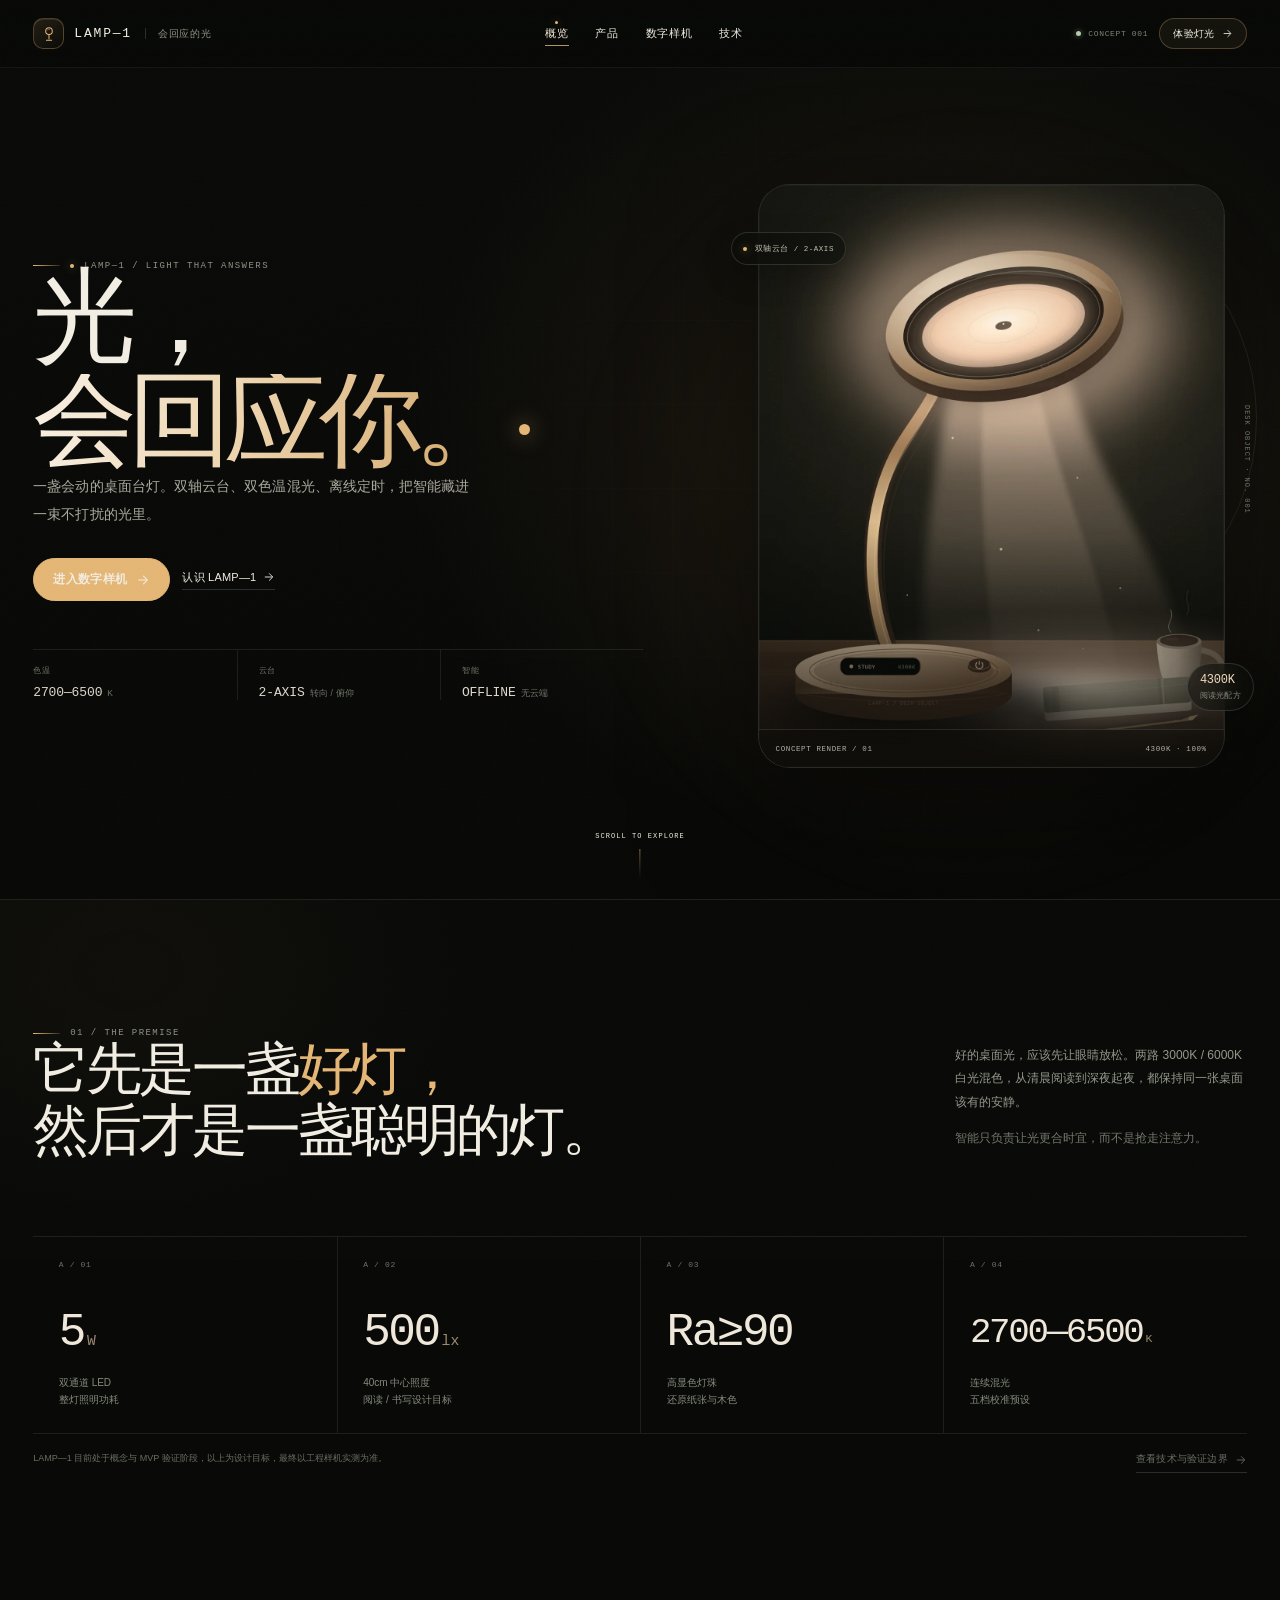
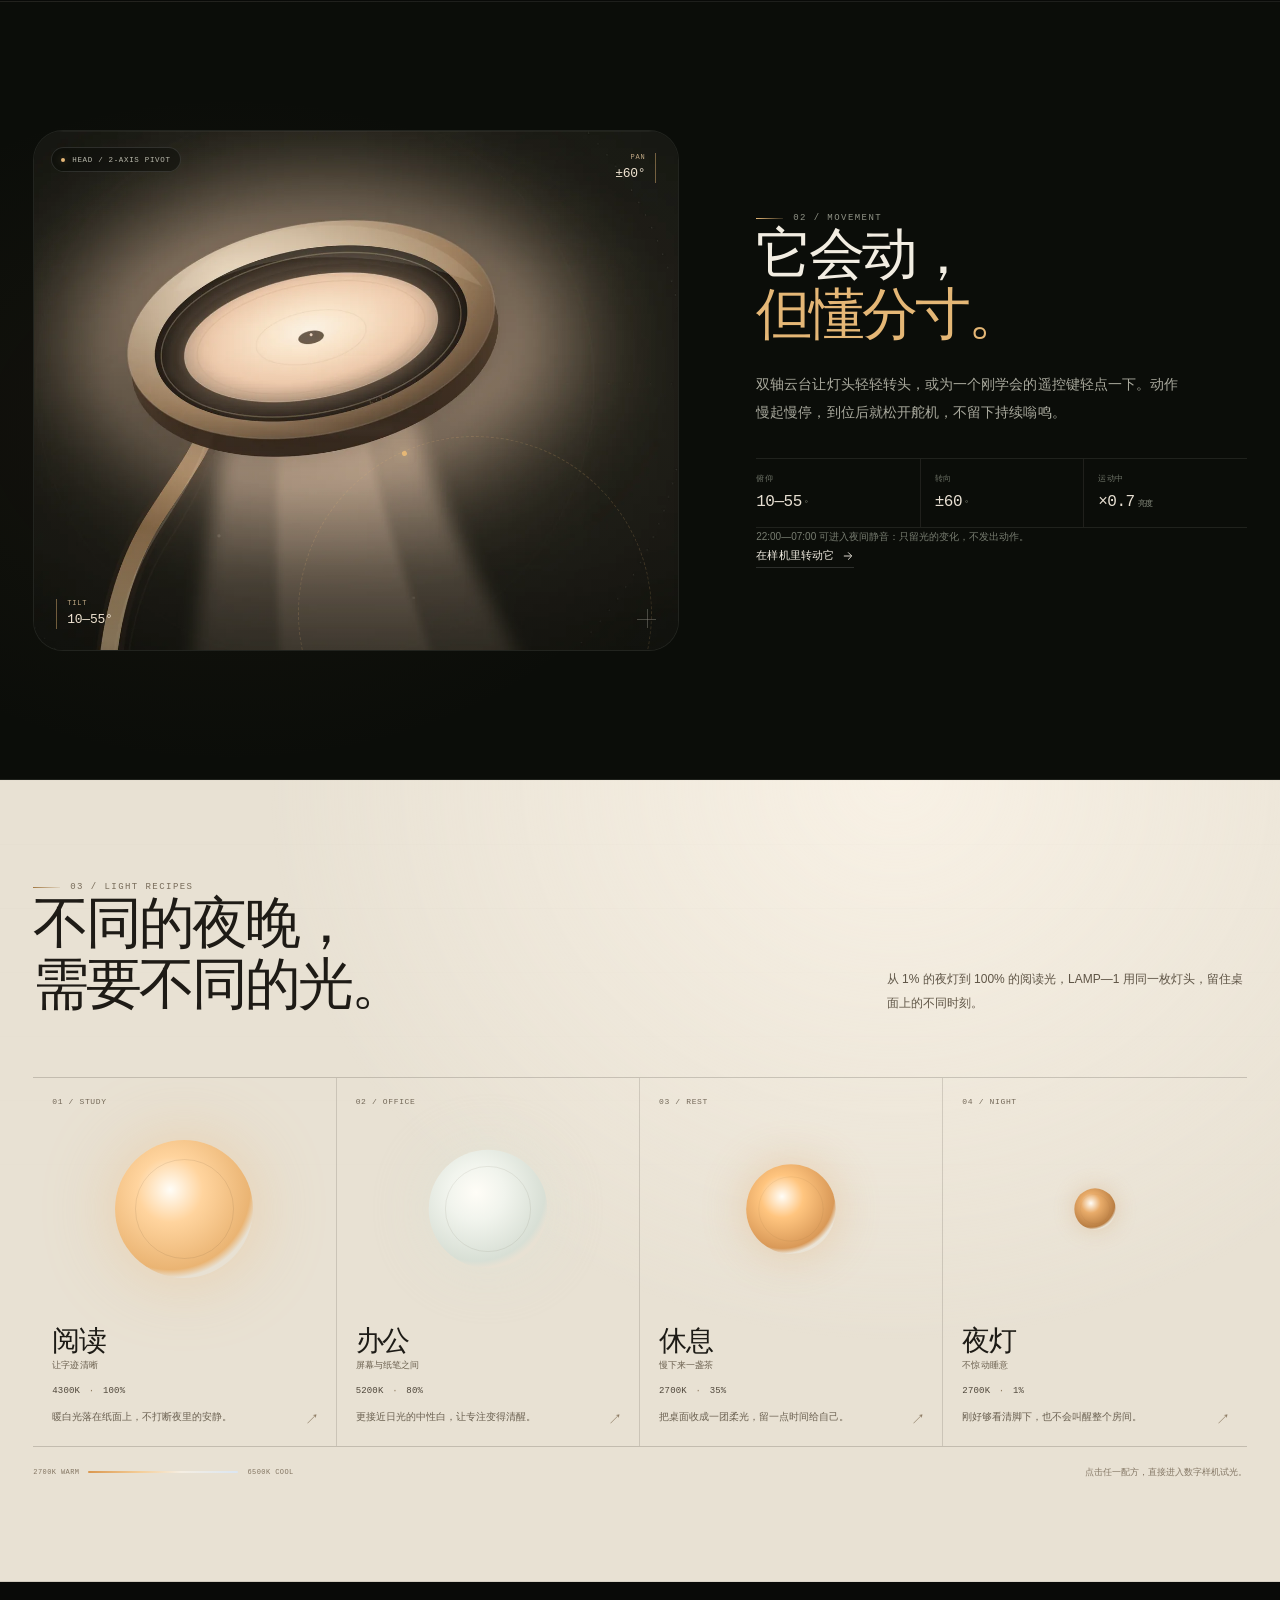
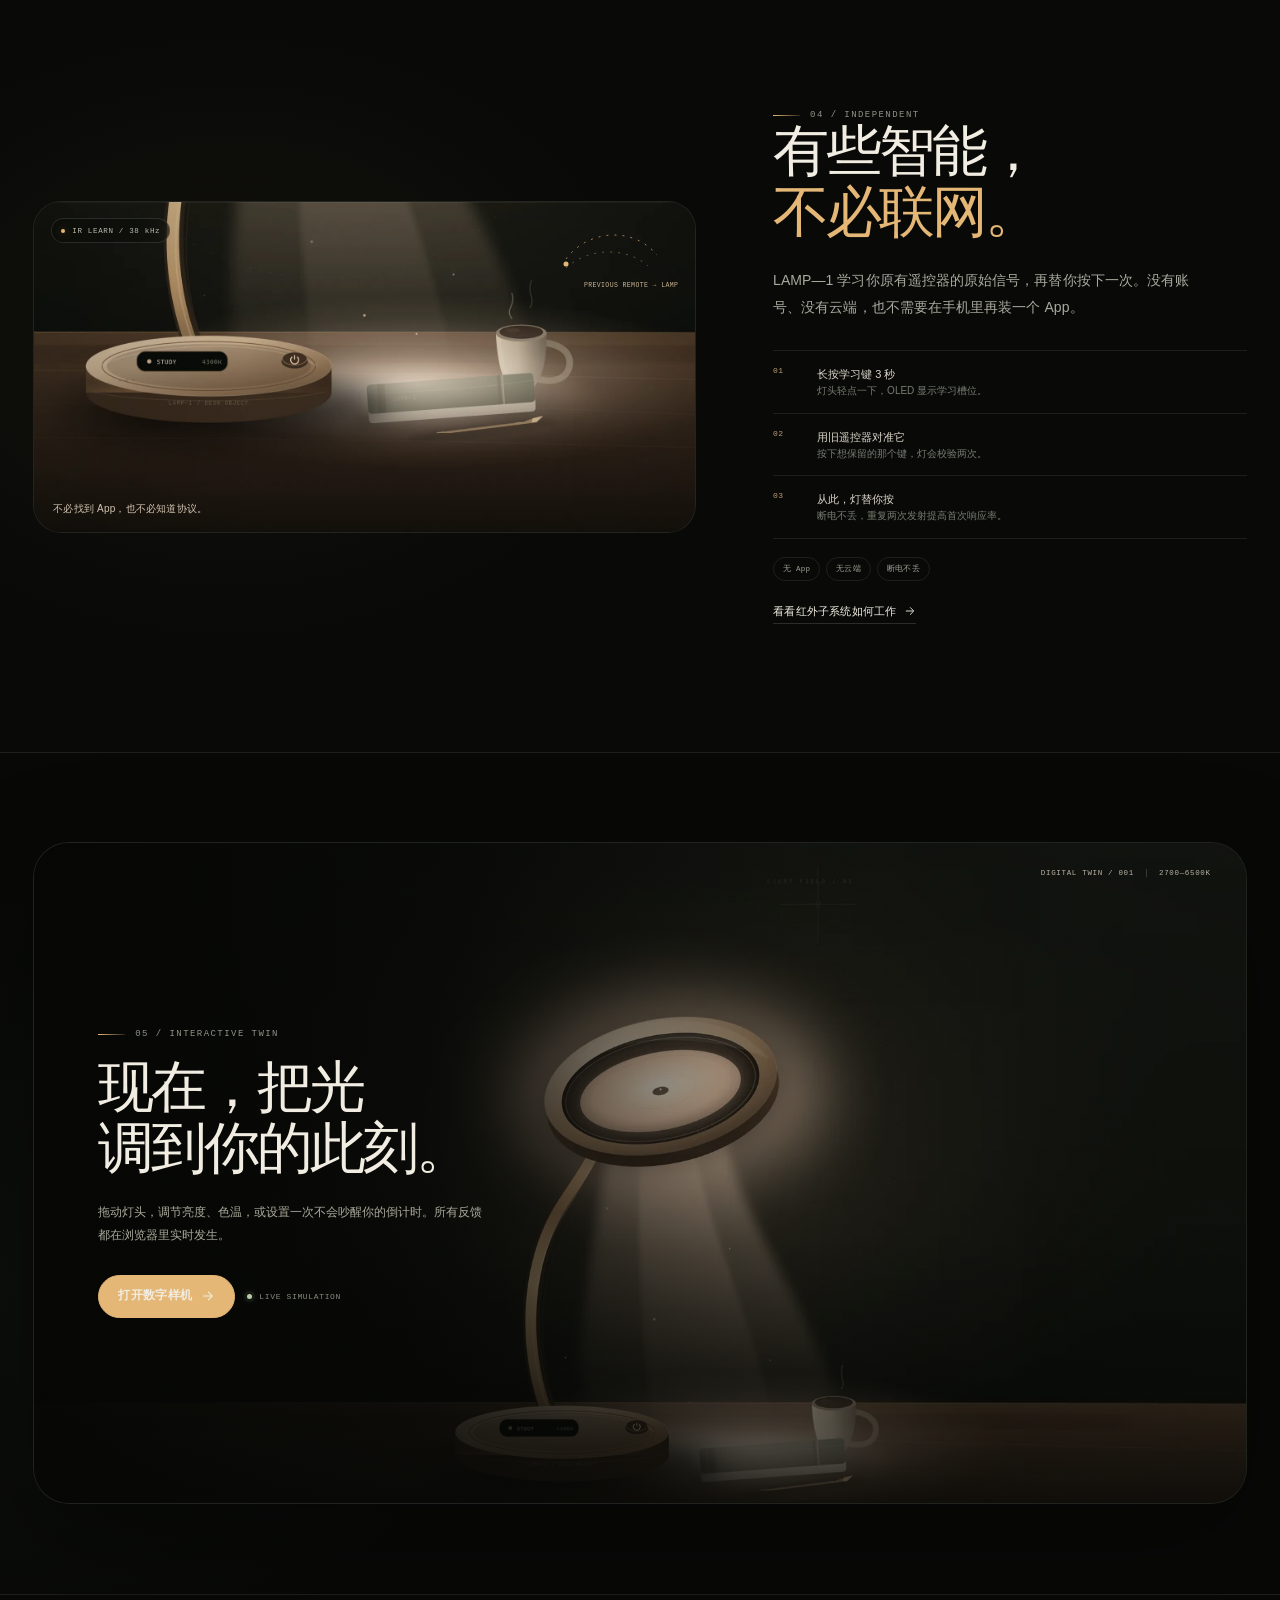
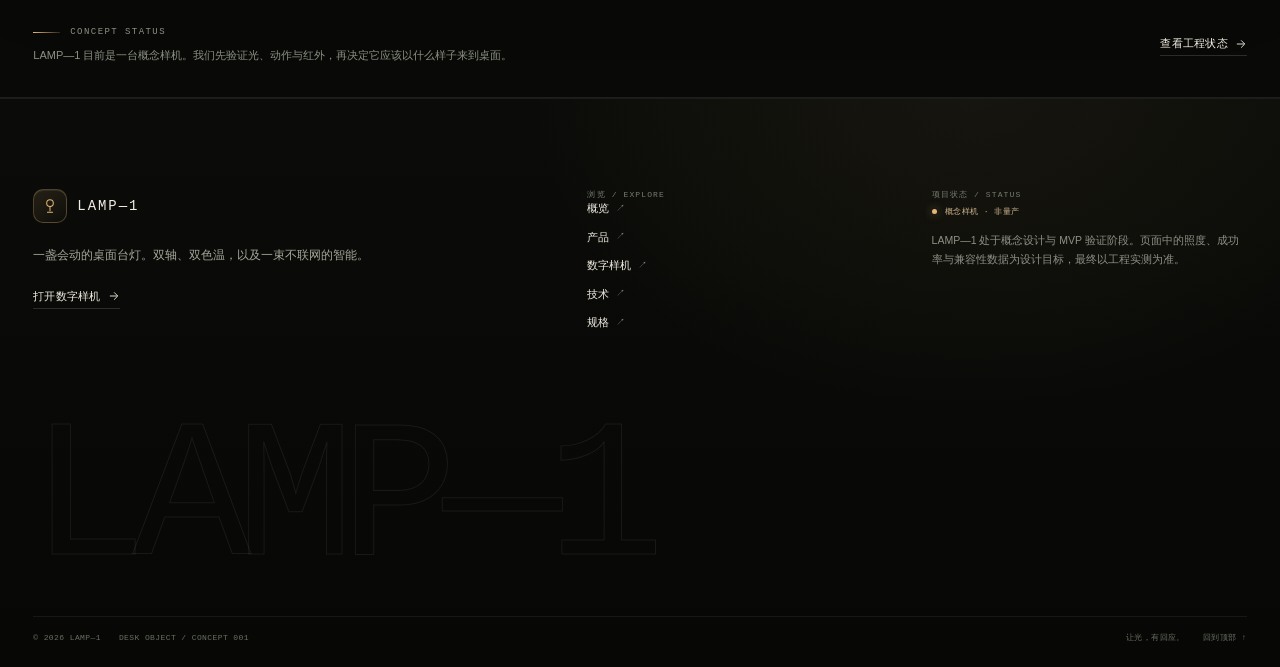
==== commit f8236f9c: "web: 将 LAMP-1 单页升级为完整品牌官网" ====
--- a/web/index.html
+++ b/web/index.html
@@ -3,2437 +3,397 @@
 <head>
 <meta charset="UTF-8">
 <meta name="viewport" content="width=device-width, initial-scale=1.0">
-<meta name="theme-color" content="#0a0b09">
-<title>LAMP—1 · 会回应你的光</title>
-<meta name="description" content="LAMP-1 可动桌面台灯交互数字样机：调节亮度、色温、双轴姿态与定时关闭。">
-<link rel="icon" href="data:image/svg+xml,%3Csvg xmlns='http://www.w3.org/2000/svg' viewBox='0 0 64 64'%3E%3Crect width='64' height='64' rx='16' fill='%230d0f0c'/%3E%3Ccircle cx='32' cy='25' r='12' fill='none' stroke='%23e5b776' stroke-width='3'/%3E%3Cpath d='M32 38v11M22 53h20' stroke='%23e5b776' stroke-width='3' stroke-linecap='round'/%3E%3C/svg%3E">
-<style>
-/* --------------------------------------------------------------------------
-   LAMP—1 digital twin
-   Structure: topbar / stage + control deck / live telemetry
-   -------------------------------------------------------------------------- */
-:root{
-  --bg:#090a08;
-  --surface:#10120e;
-  --surface-2:#151812;
-  --surface-3:#1b1e17;
-  --text:#f2ede2;
-  --text-soft:#cfc8b9;
-  --muted:#8f9286;
-  --muted-2:#696d62;
-  --line:rgba(242,237,226,.08);
-  --line-strong:rgba(242,237,226,.14);
-  --accent:#e5b776;
-  --accent-soft:rgba(229,183,118,.12);
-  --green:#b6cba8;
-  --lamp-rgb:255,207,158;
-  --ambient-opacity:.64;
-  --radius:28px;
-  --sans:"Segoe UI","SF Pro Display","PingFang SC","Hiragino Sans GB","Microsoft YaHei UI","Microsoft YaHei",sans-serif;
-  --mono:"SFMono-Regular","Cascadia Mono","Cascadia Code","Consolas","Liberation Mono",monospace;
-  --serif:"Iowan Old Style","Baskerville","Songti SC","STSong","SimSun",serif;
-  --ease:cubic-bezier(.22,.61,.36,1);
-}
-*{box-sizing:border-box}
-html{color-scheme:dark;scroll-behavior:smooth}
-body{
-  margin:0;
-  min-height:100vh;
-  background:
-    radial-gradient(900px 650px at 76% -15%, rgba(143,107,65,.11), transparent 63%),
-    radial-gradient(760px 500px at 4% 100%, rgba(88,103,72,.07), transparent 70%),
-    linear-gradient(180deg,#0c0e0b 0%,#090a08 58%,#0a0b08 100%);
-  color:var(--text);
-  font-family:var(--sans);
-  -webkit-font-smoothing:antialiased;
-  text-rendering:optimizeLegibility;
-  overflow-x:hidden;
-}
-body::before{
-  content:"";
-  position:fixed;
-  inset:-50%;
-  z-index:9999;
-  pointer-events:none;
-  opacity:.035;
-  background-image:url("data:image/svg+xml,%3Csvg xmlns='http://www.w3.org/2000/svg' width='180' height='180'%3E%3Cfilter id='n'%3E%3CfeTurbulence type='fractalNoise' baseFrequency='.82' numOctaves='3' stitchTiles='stitch'/%3E%3C/filter%3E%3Crect width='100%25' height='100%25' filter='url(%23n)' opacity='.55'/%3E%3C/svg%3E");
-}
-button,input{font:inherit}
-button{color:inherit}
-button,a,input{tap-highlight-color:transparent}
-button{cursor:pointer}
-button:focus-visible,a:focus-visible,input:focus-visible{
-  outline:2px solid rgba(229,183,118,.8);
-  outline-offset:3px;
-}
-::selection{background:rgba(229,183,118,.24);color:#fff9ed}
-.sr-only{
-  position:absolute;width:1px;height:1px;padding:0;margin:-1px;overflow:hidden;
-  clip:rect(0,0,0,0);white-space:nowrap;border:0;
-}
-.mono{font-family:var(--mono);font-variant-numeric:tabular-nums}
-.app{
-  width:100%;
-  max-width:1600px;
-  min-height:100svh;
-  margin:0 auto;
-  padding:20px clamp(16px,2.4vw,34px) 24px;
-  display:flex;
-  flex-direction:column;
-}
-/* ---------------------------------------------------------------- topbar */
-.topbar{
-  min-height:52px;
-  flex:0 0 auto;
-  display:flex;
-  align-items:center;
-  justify-content:space-between;
-  gap:24px;
-  margin-bottom:16px;
-}
-.brand{display:flex;align-items:center;gap:12px;min-width:0}
-.brand-mark{
-  width:34px;height:34px;flex:0 0 auto;
-  display:grid;place-items:center;
-  border:1px solid rgba(229,183,118,.3);
-  border-radius:11px;
-  background:linear-gradient(145deg,rgba(229,183,118,.14),rgba(229,183,118,.02));
-  box-shadow:inset 0 1px 0 rgba(255,245,228,.08),0 8px 24px rgba(0,0,0,.25);
-  color:var(--accent);
-}
-.brand-mark svg{width:20px;height:20px}
-.brand-copy{display:flex;align-items:baseline;gap:13px;min-width:0}
-.brand-name{
-  font-family:var(--mono);
-  font-size:14px;font-weight:500;
-  letter-spacing:.16em;
-  color:var(--text);
-  white-space:nowrap;
-}
-.brand-sub{
-  font-size:10px;
-  letter-spacing:.12em;
-  color:var(--muted);
-  white-space:nowrap;
-  padding-left:13px;
-  border-left:1px solid var(--line-strong);
-}
-.top-actions{display:flex;align-items:center;gap:14px;min-width:0}
-.system-state{
-  display:flex;align-items:center;gap:8px;
-  font-family:var(--mono);
-  font-size:9px;
-  letter-spacing:.11em;
-  color:var(--muted);
-  white-space:nowrap;
-}
-.live-dot{
-  position:relative;width:6px;height:6px;flex:0 0 auto;border-radius:50%;
-  background:var(--green);
-  box-shadow:0 0 0 3px rgba(182,203,168,.07),0 0 12px rgba(182,203,168,.35);
-}
-.live-dot::after{
-  content:"";position:absolute;inset:-4px;border-radius:50%;
-  border:1px solid rgba(182,203,168,.2);
-  animation:livePulse 2.8s ease-out infinite;
-}
-@keyframes livePulse{
-  0%{transform:scale(.7);opacity:.7}
-  70%,100%{transform:scale(1.45);opacity:0}
-}
-.top-divider{width:1px;height:18px;background:var(--line)}
-.reset-btn{
-  height:30px;
-  display:inline-flex;align-items:center;gap:7px;
-  padding:0 11px;
-  border:1px solid var(--line);
-  border-radius:9px;
-  background:rgba(255,255,255,.018);
-  color:var(--muted);
-  font-size:10px;
-  letter-spacing:.04em;
-  transition:background .25s var(--ease),color .25s var(--ease),border-color .25s var(--ease);
-}
-.reset-btn:hover{color:var(--text-soft);border-color:var(--line-strong);background:rgba(255,255,255,.04)}
-.reset-btn svg{width:12px;height:12px;transition:transform .5s var(--ease)}
-.reset-btn.is-spinning svg{transform:rotate(-180deg)}
-/* ---------------------------------------------------------------- layout */
-.workspace{
-  flex:1 1 auto;
-  min-height:600px;
-  height:calc(100svh - 112px);
-  display:grid;
-  grid-template-columns:minmax(0,1fr) 392px;
-  gap:18px;
-}
-/* ------------------------------------------------------------------ stage */
-.stage{
-  position:relative;
-  min-width:0;
-  min-height:0;
-  display:grid;
-  grid-template-rows:minmax(0,1fr) auto;
-  border:1px solid var(--line);
-  border-radius:var(--radius);
-  overflow:hidden;
-  background:#0d0f0c;
-  box-shadow:0 28px 90px rgba(0,0,0,.38),inset 0 1px 0 rgba(255,255,255,.045);
-  isolation:isolate;
-}
-.stage::after{
-  content:"";position:absolute;inset:0;pointer-events:none;border-radius:inherit;
-  box-shadow:inset 0 0 0 1px rgba(255,255,255,.018),inset 0 -90px 120px -120px rgba(0,0,0,.55);
-}
-.stage-canvas{
-  position:relative;
-  min-height:0;
-  overflow:hidden;
-  background:
-    radial-gradient(66% 50% at 63% 33%,rgba(var(--lamp-rgb),calc(var(--ambient-opacity) * .19)),transparent 72%),
-    linear-gradient(180deg,#151710 0%,#0e100c 58%,#0a0b08 100%);
-  isolation:isolate;
-}
-.stage-canvas::before{
-  content:"";
-  position:absolute;inset:0;z-index:2;
-  pointer-events:none;
-  background:
-    linear-gradient(90deg,rgba(7,8,6,.26) 0%,transparent 32%,transparent 80%,rgba(7,8,6,.08) 100%),
-    linear-gradient(180deg,rgba(7,8,6,.16) 0%,transparent 26%,transparent 80%,rgba(7,8,6,.22) 100%);
-}
-.stage-canvas::after{
-  content:"";
-  position:absolute;inset:0;z-index:2;
-  pointer-events:none;
-  opacity:.07;
-  background-image:url("data:image/svg+xml,%3Csvg xmlns='http://www.w3.org/2000/svg' width='200' height='200'%3E%3Cfilter id='n'%3E%3CfeTurbulence type='fractalNoise' baseFrequency='.72' numOctaves='3' stitchTiles='stitch'/%3E%3C/filter%3E%3Crect width='100%25' height='100%25' filter='url(%23n)' opacity='.5'/%3E%3C/svg%3E");
-  mix-blend-mode:soft-light;
-}
-.scene{
-  position:absolute;
-  inset:0;
-  width:100%;
-  height:100%;
-  z-index:1;
-  display:block;
-  pointer-events:none;
-  transition:filter 1s var(--ease);
-}
-.app[data-power="off"] .scene{filter:brightness(.72) saturate(.78)}
-.stage-ambient{
-  position:absolute;inset:0;z-index:1;pointer-events:none;
-  mix-blend-mode:screen;
-  opacity:var(--ambient-opacity);
-  background:
-    radial-gradient(28% 31% at 64% 38%,rgba(var(--lamp-rgb),.22) 0%,transparent 72%),
-    radial-gradient(46% 22% at 66% 79%,rgba(var(--lamp-rgb),.15) 0%,transparent 76%),
-    radial-gradient(34% 14% at 66% 92%,rgba(var(--lamp-rgb),.24) 0%,transparent 78%);
-  transition:opacity 1s var(--ease);
-  animation:ambientBreath 9s ease-in-out infinite alternate;
-}
-@keyframes ambientBreath{
-  from{transform:scale(1);filter:blur(0)}
-  to{transform:scale(1.025);filter:blur(1px)}
-}
-/* scene artwork */
-.scene .hit{
-  pointer-events:all;
-  fill:rgba(0,0,0,0);
-  stroke:transparent;
-  cursor:pointer;
-  outline:none;
-}
-.scene #headHit{cursor:grab;touch-action:none}
-.stage.is-aiming #headHit{cursor:grabbing}
-.scene .hit:focus-visible{fill:rgba(229,183,118,.055);stroke:rgba(229,183,118,.7);stroke-width:1.2}
-#headHit:active{cursor:grabbing}
-#aimReticle{
-  opacity:0;
-  transition:opacity .35s var(--ease);
-  pointer-events:none;
-}
-.stage.is-aiming #aimReticle{opacity:.72}
-.beam-layer{mix-blend-mode:screen}
-.spill-layer{mix-blend-mode:screen;pointer-events:none}
-.dust-layer{mix-blend-mode:screen;pointer-events:none}
-.mote{animation:moteFloat var(--dur,9s) ease-in-out var(--delay,0s) infinite alternate;transform-box:fill-box;transform-origin:center}
-@keyframes moteFloat{
-  from{transform:translate3d(0,0,0);opacity:.2}
-  to{transform:translate3d(10px,-18px,0);opacity:.8}
-}
-.steam{animation:steamRise 5.8s ease-in-out infinite;transform-box:fill-box;transform-origin:center}
-.steam.second{animation-delay:2.1s;animation-duration:6.6s}
-@keyframes steamRise{
-  0%{opacity:0;transform:translateY(4px) scaleX(.94)}
-  20%{opacity:.42}
-  55%{opacity:.25}
-  100%{opacity:0;transform:translateY(-26px) scaleX(1.08)}
-}
-.scene .oled-text{font-family:var(--mono);font-size:6.5px;letter-spacing:.06em;fill:#cabda7}
-.scene .oled-dim{fill:#6e7663}
-.scene .engraving{font-family:var(--mono);font-size:6px;letter-spacing:.12em;fill:#8d7b66;opacity:.62}
-.scene .head-engraving{font-family:var(--mono);font-size:5.5px;letter-spacing:.14em;fill:#76614b;opacity:.8}
-.scene text{font-family:var(--mono)}
-.lamp-stop{stop-color:rgb(var(--lamp-rgb))}
-.lamp-color{fill:rgb(var(--lamp-rgb))}
-.lamp-color-stroke{stroke:rgb(var(--lamp-rgb))}
-.lens-light{opacity:.96;transition:opacity .4s var(--ease)}
-.spill-layer{opacity:0;transition:opacity .5s var(--ease)}
-/* stage overlays */
-.hero{
-  position:absolute;
-  z-index:4;
-  top:clamp(28px,4.4vh,48px);
-  left:clamp(24px,3.4vw,46px);
-  width:min(41%,430px);
-  pointer-events:none;
-  text-shadow:0 2px 24px rgba(4,5,4,.32);
-}
-.eyebrow{
-  display:flex;align-items:center;gap:10px;
-  margin:0 0 19px;
-  font-family:var(--mono);
-  font-size:9px;
-  line-height:1.2;
-  letter-spacing:.15em;
-  color:var(--muted);
-  text-transform:uppercase;
-}
-.eyebrow::before{
-  content:"";width:27px;height:1px;flex:0 0 auto;
-  background:linear-gradient(90deg,var(--accent),rgba(229,183,118,.16));
-}
-.hero h1{
-  margin:0;
-  font-size:clamp(46px,4.6vw,68px);
-  line-height:.99;
-  font-weight:350;
-  letter-spacing:-.075em;
-  color:#f4efe4;
-}
-.hero h1 span{display:block}
-.hero h1 .accent{
-  margin-top:.13em;
-  padding-bottom:.08em;
-  color:#f0d6af;
-  background:linear-gradient(100deg,#f5f0e4 0%,#ead1aa 46%,#caa267 100%);
-  -webkit-background-clip:text;
-  background-clip:text;
-  -webkit-text-fill-color:transparent;
-}
-.hero h1 .accent::after{
-  content:"";
-  display:inline-block;
-  width:.14em;height:.14em;
-  margin-left:.06em;
-  vertical-align:.1em;
-  border-radius:50%;
-  background:var(--accent);
-  box-shadow:0 0 18px rgba(229,183,118,.65);
-  -webkit-text-fill-color:var(--accent);
-}
-.hero-desc{
-  max-width:286px;
-  margin:22px 0 0;
-  color:#aaa99d;
-  font-size:12px;
-  line-height:1.9;
-  letter-spacing:.015em;
-}
-.hero-meta{
-  display:flex;align-items:center;gap:9px;flex-wrap:wrap;
-  margin-top:20px;
-  font-family:var(--mono);
-  font-size:8.5px;
-  letter-spacing:.1em;
-  color:#83877b;
-}
-.hero-meta i{width:2px;height:2px;border-radius:50%;background:#5e6358}
-.stage-badge{
-  position:absolute;z-index:4;top:26px;right:26px;
-  min-height:30px;
-  display:inline-flex;align-items:center;gap:9px;
-  padding:0 12px;
-  border:1px solid rgba(255,255,255,.09);
-  border-radius:999px;
-  background:rgba(11,13,10,.46);
-  -webkit-backdrop-filter:blur(14px);
-  backdrop-filter:blur(14px);
-  box-shadow:0 10px 24px rgba(0,0,0,.16),inset 0 1px 0 rgba(255,255,255,.04);
-  color:#b8b9ae;
-  font-family:var(--mono);
-  font-size:8.5px;
-  letter-spacing:.11em;
-  white-space:nowrap;
-  transition:border-color .4s var(--ease),background .4s var(--ease);
-}
-.stage-badge .badge-dot{
-  width:5px;height:5px;border-radius:50%;
-  background:var(--accent);
-  box-shadow:0 0 10px rgba(229,183,118,.55);
-}
-.stage-badge .badge-rule{width:1px;height:11px;background:var(--line-strong)}
-.stage-badge .badge-kicker{color:#777c70}
-.stage-badge strong{font-weight:500;color:#dad4c8;letter-spacing:.02em;font-family:var(--sans);font-size:10px}
-.app[data-power="off"] .stage-badge .badge-dot{background:#686d62;box-shadow:none}
-.gesture-hint{
-  position:absolute;z-index:4;left:clamp(24px,3.4vw,46px);bottom:20px;
-  display:flex;align-items:center;gap:8px;
-  color:#74796e;
-  font-family:var(--mono);
-  font-size:8.5px;
-  letter-spacing:.09em;
-  pointer-events:none;
-}
-.gesture-hint svg{width:13px;height:13px;opacity:.7}
-.gesture-hint b{font-weight:400;color:#a1a397}
-/* stage telemetry rail */
-.stage-metrics{
-  position:relative;z-index:5;
-  display:grid;
-  grid-template-columns:repeat(4,minmax(0,1fr));
-  border-top:1px solid var(--line);
-  background:
-    linear-gradient(180deg,rgba(17,19,15,.82),rgba(12,14,11,.96));
-  -webkit-backdrop-filter:blur(18px);
-  backdrop-filter:blur(18px);
-}
-.metric{
-  min-width:0;
-  padding:13px clamp(16px,2.3vw,26px) 14px;
-  position:relative;
-}
-.metric + .metric::before{
-  content:"";position:absolute;left:0;top:19px;bottom:19px;width:1px;background:var(--line);
-}
-.metric-label{
-  display:flex;align-items:center;gap:7px;
-  margin-bottom:7px;
-  color:var(--muted);
-  font-family:var(--mono);
-  font-size:8.5px;
-  letter-spacing:.12em;
-  white-space:nowrap;
-}
-.metric-label .mini-led{
-  width:5px;height:5px;border-radius:50%;
-  background:rgb(var(--lamp-rgb));
-  box-shadow:0 0 8px rgba(var(--lamp-rgb),.55);
-  transition:background .4s,box-shadow .4s;
-}
-.app[data-power="off"] .metric-label .mini-led{background:#555a50;box-shadow:none}
-.metric-value{
-  display:flex;align-items:baseline;gap:4px;
-  font-family:var(--mono);
-  font-variant-numeric:tabular-nums;
-  font-size:16px;
-  font-weight:400;
-  color:#ece7dc;
-  letter-spacing:-.025em;
-  white-space:nowrap;
-}
-.metric-value .unit{
-  color:#797e72;font-size:9px;letter-spacing:.02em;font-weight:400;
-}
-.metric-value .sep{margin:0 2px;color:#5e6258;font-size:12px}
-.metric-sub{
-  color:#6b7064;
-  font-size:8px;
-  letter-spacing:.03em;
-}
-.metric-value.is-warm{color:var(--accent)}
-/* --------------------------------------------------------------- console */
-.console{
-  position:relative;
-  min-width:0;
-  min-height:0;
-  display:flex;flex-direction:column;
-  overflow:hidden;
-  border:1px solid var(--line);
-  border-radius:var(--radius);
-  background:
-    linear-gradient(180deg,rgba(24,27,21,.92) 0%,rgba(15,17,13,.96) 54%,rgba(12,14,11,.98) 100%);
-  box-shadow:0 28px 90px rgba(0,0,0,.32),inset 0 1px 0 rgba(255,255,255,.05);
-  -webkit-backdrop-filter:blur(24px);
-  backdrop-filter:blur(24px);
-}
-.console::before{
-  content:"";position:absolute;z-index:0;inset:0 0 auto;height:150px;
-  pointer-events:none;
-  background:radial-gradient(80% 130% at 80% 0%,rgba(229,183,118,.07),transparent 70%);
-}
-.console-head{
-  position:relative;z-index:1;
-  flex:0 0 auto;
-  display:flex;align-items:flex-start;justify-content:space-between;gap:16px;
-  padding:21px 23px 17px;
-  border-bottom:1px solid var(--line);
-}
-.panel-kicker{
-  display:flex;align-items:center;gap:8px;
-  margin:0 0 5px;
-  color:#989184;
-  font-family:var(--mono);
-  font-size:8.5px;
-  letter-spacing:.16em;
-}
-.panel-kicker::before{content:"";width:13px;height:1px;background:var(--accent);opacity:.7}
-.console-title{
-  margin:0;
-  color:#eee9de;
-  font-size:23px;
-  line-height:1.2;
-  font-weight:450;
-  letter-spacing:-.045em;
-}
-.console-title em{
-  margin-left:7px;
-  color:#777b70;
-  font-family:var(--mono);
-  font-style:normal;
-  font-size:9px;
-  letter-spacing:.12em;
-  vertical-align:middle;
-}
-.power-control{display:flex;flex-direction:column;align-items:flex-end;gap:7px;padding-top:2px}
-.power-label{
-  color:#8d9083;
-  font-family:var(--mono);
-  font-size:8.5px;
-  letter-spacing:.06em;
-  white-space:nowrap;
-  transition:color .3s var(--ease);
-}
-.switch{
-  position:relative;
-  width:48px;height:27px;
-  padding:0;
-  border:1px solid rgba(255,255,255,.1);
-  border-radius:999px;
-  background:#282c23;
-  box-shadow:inset 0 2px 6px rgba(0,0,0,.35);
-  transition:background .35s var(--ease),border-color .35s var(--ease),box-shadow .35s var(--ease);
-}
-.switch::before{
-  content:"";position:absolute;top:50%;left:9px;width:3px;height:3px;margin-top:-1.5px;
-  border-radius:50%;background:#6d7166;transition:background .35s;
-  box-shadow:0 0 0 2px rgba(255,255,255,.02);
-}
-.switch .thumb{
-  position:absolute;top:3px;left:3px;
-  width:19px;height:19px;
-  border-radius:50%;
-  background:#c8c4b7;
-  box-shadow:0 2px 5px rgba(0,0,0,.4);
-  transition:transform .35s var(--ease),background .35s var(--ease);
-}
-.switch[aria-checked="true"]{
-  background:rgba(229,183,118,.32);
-  border-color:rgba(229,183,118,.5);
-  box-shadow:inset 0 1px 4px rgba(0,0,0,.2),0 0 22px rgba(229,183,118,.08);
-}
-.switch[aria-checked="true"]::before{background:var(--accent);box-shadow:0 0 7px rgba(229,183,118,.7)}
-.switch[aria-checked="true"] .thumb{transform:translateX(21px);background:#f0d9b4}
-.switch:active .thumb{width:21px}
-.console-body{
-  position:relative;z-index:1;
-  flex:1 1 auto;
-  min-height:0;
-  display:flex;
-  flex-direction:column;
-  overflow-y:auto;
-  overflow-x:hidden;
-  padding:17px 23px 16px;
-  scrollbar-width:thin;
-  scrollbar-color:rgba(255,255,255,.13) transparent;
-  overscroll-behavior:contain;
-}
-.console-body::-webkit-scrollbar{width:5px}
-.console-body::-webkit-scrollbar-thumb{background:rgba(255,255,255,.12);border-radius:99px}
-.group{padding:0}
-.group + .group{
-  margin-top:15px;padding-top:15px;
-  border-top:1px solid rgba(242,237,226,.065);
-}
-.group-head{display:flex;align-items:center;justify-content:space-between;gap:12px;min-height:17px}
-.group-head h3,.group-head label{
-  margin:0;
-  color:#e0dacd;
-  font-size:12px;
-  line-height:1.2;
-  font-weight:450;
-  letter-spacing:.015em;
-}
-.group-head .tag{
-  color:#93988b;
-  font-family:var(--mono);
-  font-size:9px;
-  letter-spacing:.045em;
-  white-space:nowrap;
-  transition:color .3s var(--ease);
-}
-.group-head .tag.is-warm{color:#d6ba8e}
-.group-head .tag.is-live{color:var(--accent)}
-/* scenes */
-.scene-row{display:grid;grid-template-columns:repeat(4,minmax(0,1fr));gap:6px;margin-top:9px}
-.scene-btn{
-  position:relative;
-  height:52px;
-  min-width:0;
-  padding:0 8px;
-  border:1px solid var(--line);
-  border-radius:11px;
-  background:rgba(255,255,255,.016);
-  display:flex;flex-direction:column;align-items:flex-start;justify-content:center;
-  gap:3px;
-  overflow:hidden;
-  transition:border-color .25s var(--ease),background .25s var(--ease),transform .25s var(--ease);
-}
-.scene-btn:hover{background:rgba(255,255,255,.035);border-color:var(--line-strong);transform:translateY(-1px)}
-.scene-btn .scene-name{
-  display:flex;align-items:center;gap:5px;
-  color:#d1cabc;
-  font-size:11.5px;
-  letter-spacing:.015em;
-  white-space:nowrap;
-}
-.scene-btn .scene-name svg{width:13px;height:13px;color:#8f9386;transition:color .25s}
-.scene-btn .scene-cct{
-  color:#787d70;
-  font-family:var(--mono);
-  font-size:8.5px;
-  letter-spacing:.025em;
-  transition:color .25s;
-}
-.scene-btn::after{
-  content:"";position:absolute;left:8px;right:8px;bottom:0;height:1px;
-  background:var(--accent);opacity:0;
-  transform:scaleX(.3);transform-origin:left;
-  transition:opacity .3s var(--ease),transform .35s var(--ease);
-}
-.scene-btn[aria-pressed="true"]{
-  border-color:rgba(229,183,118,.27);
-  background:linear-gradient(155deg,rgba(229,183,118,.115),rgba(229,183,118,.035));
-  box-shadow:inset 0 1px 0 rgba(255,244,225,.06);
-}
-.scene-btn[aria-pressed="true"] .scene-name{color:#f0dfc4}
-.scene-btn[aria-pressed="true"] .scene-name svg{color:var(--accent)}
-.scene-btn[aria-pressed="true"] .scene-cct{color:#9d8b71}
-.scene-btn[aria-pressed="true"]::after{opacity:.8;transform:scaleX(1)}
-/* sliders */
-.field-value{
-  display:flex;align-items:baseline;gap:2px;
-  color:#f3ede2;
-  font-family:var(--mono);
-  font-size:14px;
-  letter-spacing:-.02em;
-  font-variant-numeric:tabular-nums;
-}
-.field-value small{margin-left:2px;color:#777c70;font-size:8px;letter-spacing:.03em;font-weight:400}
-.range-wrap{position:relative;margin-top:9px;height:20px}
-.range{
-  -webkit-appearance:none;appearance:none;
-  display:block;
-  width:100%;height:20px;
-  margin:0;padding:0;
-  border:none;
-  background:transparent;
-  cursor:pointer;
-}
-.range::-webkit-slider-runnable-track{
-  height:3px;border-radius:99px;
-  background:var(--range-track,rgba(255,255,255,.1));
-}
-.range::-moz-range-track{
-  height:3px;border-radius:99px;
-  background:var(--range-track,rgba(255,255,255,.1));
-}
-.range::-webkit-slider-thumb{
-  -webkit-appearance:none;appearance:none;
-  width:14px;height:14px;margin-top:-5.5px;
-  border:1px solid rgba(40,35,27,.55);
-  border-radius:50%;
-  background:#f1e6d3;
-  box-shadow:0 0 0 4px rgba(229,183,118,.09),0 2px 6px rgba(0,0,0,.42);
-  transition:box-shadow .2s var(--ease),transform .2s var(--ease);
-}
-.range::-moz-range-thumb{
-  width:13px;height:13px;
-  border:1px solid rgba(40,35,27,.55);
-  border-radius:50%;
-  background:#f1e6d3;
-  box-shadow:0 0 0 4px rgba(229,183,118,.09),0 2px 6px rgba(0,0,0,.42);
-  transition:box-shadow .2s var(--ease),transform .2s var(--ease);
-}
-.range:hover::-webkit-slider-thumb{box-shadow:0 0 0 5px rgba(229,183,118,.13),0 2px 7px rgba(0,0,0,.45)}
-.range:hover::-moz-range-thumb{box-shadow:0 0 0 5px rgba(229,183,118,.13),0 2px 7px rgba(0,0,0,.45)}
-.range:active::-webkit-slider-thumb{transform:scale(1.1)}
-.range:active::-moz-range-thumb{transform:scale(1.1)}
-.range:disabled{opacity:.4;cursor:not-allowed}
-.range-meta{
-  display:flex;align-items:center;justify-content:space-between;gap:10px;
-  margin-top:7px;
-  color:#757a6e;
-  font-family:var(--mono);
-  font-size:8px;
-  letter-spacing:.035em;
-}
-#brightness{--range-track:linear-gradient(90deg,rgba(255,255,255,.07) 0%,rgba(229,183,118,.72) var(--fill,100%),rgba(255,255,255,.075) var(--fill,100%),rgba(255,255,255,.075) 100%)}
-#cct{--range-track:linear-gradient(90deg,#e9a765 0%,#f1c48f 29%,#f5e7d3 55%,#dde7f3 78%,#c2d7f1 100%)}
-#yaw{--range-track:linear-gradient(90deg,rgba(255,255,255,.075) 0%,rgba(229,183,118,.64) var(--fill,50%),rgba(255,255,255,.075) var(--fill,50%),rgba(255,255,255,.075) 100%)}
-#tilt{--range-track:linear-gradient(90deg,rgba(255,255,255,.075) 0%,rgba(229,183,118,.5) var(--fill,44%),rgba(255,255,255,.075) var(--fill,44%),rgba(255,255,255,.075) 100%)}
-/* posture */
-.axis-grid{display:grid;grid-template-columns:1fr 1fr;gap:17px;margin-top:10px}
-.axis-head{display:flex;align-items:center;justify-content:space-between;gap:8px}
-.axis-head label{color:#a3a799;font-size:10px;letter-spacing:.03em}
-.axis-value{
-  color:#e5dfd3;
-  font-family:var(--mono);
-  font-size:11px;
-  font-variant-numeric:tabular-nums;
-}
-.axis-value .deg{color:#707569;font-size:8px}
-.axis .range-wrap{margin-top:6px}
-.move-row{display:grid;grid-template-columns:repeat(4,minmax(0,1fr));gap:6px;margin-top:12px}
-.move-btn{
-  height:31px;
-  min-width:0;
-  display:inline-flex;align-items:center;justify-content:center;gap:4px;
-  padding:0 4px;
-  border:1px solid var(--line);
-  border-radius:8px;
-  background:rgba(255,255,255,.016);
-  color:#a9ac9f;
-  font-size:10px;
-  white-space:nowrap;
-  transition:color .22s var(--ease),background .22s var(--ease),border-color .22s var(--ease);
-}
-.move-btn svg{width:11px;height:11px;flex:0 0 auto;opacity:.72}
-.move-btn:hover{color:#eee7da;background:rgba(255,255,255,.04);border-color:rgba(229,183,118,.23)}
-.move-btn:active{transform:translateY(1px)}
-.move-btn.is-active{color:var(--accent);border-color:rgba(229,183,118,.3);background:rgba(229,183,118,.07)}
-/* timer */
-.timer-row{display:flex;gap:7px;margin-top:9px}
-.timer-chips{display:grid;grid-template-columns:repeat(4,minmax(0,1fr));gap:5px;flex:1 1 auto;min-width:0}
-.timer-chip{
-  height:29px;
-  padding:0;
-  border:1px solid var(--line);
-  border-radius:7px;
-  background:rgba(255,255,255,.012);
-  color:#8f9386;
-  font-family:var(--mono);
-  font-size:9.5px;
-  transition:color .2s var(--ease),border-color .2s var(--ease),background .2s var(--ease);
-}
-.timer-chip:hover:not(:disabled){color:#d7cdbd;border-color:var(--line-strong)}
-.timer-chip[aria-pressed="true"]{
-  color:#e6cba5;
-  border-color:rgba(229,183,118,.28);
-  background:rgba(229,183,118,.075);
-}
-.timer-chip:disabled{opacity:.46;cursor:not-allowed}
-.timer-start{
-  flex:0 0 58px;
-  height:29px;
-  padding:0 8px;
-  border:1px solid rgba(229,183,118,.4);
-  border-radius:7px;
-  background:#ddb477;
-  color:#201b12;
-  font-size:10px;
-  font-weight:600;
-  letter-spacing:.04em;
-  transition:background .22s var(--ease),color .22s var(--ease),border-color .22s var(--ease);
-}
-.timer-start:hover{background:#ecc690}
-.timer-start.is-cancel{
-  background:transparent;
-  color:#d4b78b;
-  border-color:rgba(229,183,118,.3);
-}
-.timer-start.is-cancel:hover{background:rgba(229,183,118,.07)}
-.timer-progress{
-  height:2px;margin-top:9px;
-  border-radius:99px;background:rgba(255,255,255,.045);
-  overflow:hidden;
-}
-.timer-progress span{
-  display:block;width:0;height:100%;
-  border-radius:inherit;
-  background:linear-gradient(90deg,#b78c53,var(--accent));
-  box-shadow:0 0 10px rgba(229,183,118,.3);
-  transition:width .25s linear;
-}
-/* console footer */
-.console-foot{
-  position:relative;z-index:1;
-  flex:0 0 auto;
-  padding:12px 23px 14px;
-  border-top:1px solid var(--line);
-  background:rgba(7,9,7,.28);
-}
-.telemetry{display:grid;grid-template-columns:repeat(3,minmax(0,1fr));gap:6px}
-.telemetry-item{display:flex;flex-direction:column;gap:4px;min-width:0}
-.telemetry-label{
-  display:flex;align-items:center;gap:5px;
-  color:#818679;
-  font-family:var(--mono);
-  font-size:8px;
-  letter-spacing:.075em;
-  white-space:nowrap;
-}
-.telemetry-label .tiny-dot{
-  width:3px;height:3px;border-radius:50%;background:#6c7364;transition:background .3s,box-shadow .3s;
-}
-.telemetry-label .tiny-dot.is-moving{background:var(--accent);box-shadow:0 0 7px rgba(229,183,118,.6)}
-.telemetry-value{
-  color:#c8c3b6;
-  font-family:var(--mono);
-  font-size:11px;
-  font-variant-numeric:tabular-nums;
-  white-space:nowrap;
-  overflow:hidden;
-  text-overflow:ellipsis;
-}
-.telemetry-value .unit{color:#656a5e;font-size:8px;margin-left:1px}
-.sim-note{
-  margin:9px 0 0;
-  color:#71766a;
-  font-size:8px;
-  line-height:1.45;
-  letter-spacing:.015em;
-}
-/* scene narrative: anchors the bottom of the deck without adding another control */
-.scene-note{
-  margin-top:15px;
-  padding-top:14px;
-  border-top:1px solid rgba(242,237,226,.065);
-}
-.scene-note-kicker{
-  display:flex;align-items:center;justify-content:space-between;gap:12px;
-  color:#8e9284;
-  font-family:var(--mono);
-  font-size:8px;
-  letter-spacing:.1em;
-}
-.scene-note-kicker span:last-child{color:#c0a67d;white-space:nowrap}
-.scene-note p{
-  margin:9px 0 0;
-  padding-left:11px;
-  border-left:1px solid rgba(229,183,118,.35);
-  color:#aba99d;
-  font-size:10.5px;
-  line-height:1.8;
-  letter-spacing:.01em;
-}
-.scene-note .note-sign{
-  display:flex;align-items:center;gap:6px;
-  margin-top:9px;
-  color:#656a5e;
-  font-family:var(--mono);
-  font-size:7.5px;
-  letter-spacing:.06em;
-}
-.scene-note .note-sign::before{
-  content:"";width:13px;height:1px;background:rgba(229,183,118,.5);
-}
-/* --------------------------------------------------------------- responsive */
-@media (max-width:1180px){
-  .app{padding-bottom:20px}
-  .workspace{
-    height:auto;
-    min-height:0;
-    grid-template-columns:1fr;
-    gap:16px;
-  }
-  .toast{bottom:22px}
-  .stage{height:min(66svh,610px);min-height:548px}
-  .console{height:auto;max-height:none}
-  .console-body{overflow:visible;padding-bottom:17px}
-  .hero{width:min(46%,400px)}
-  .hero h1{font-size:clamp(44px,5vw,58px)}
-  .hero-desc{max-width:260px}
-  .stage-metrics{padding-bottom:0}
-}
-/* short desktop/laptop viewports: keep every control above the fold */
-@media (min-width:1181px) and (max-height:820px){
-  .console-head{padding:16px 20px 13px}
-  .console-body{padding:13px 20px 12px}
-  .console-foot{padding:10px 20px 12px}
-  .group + .group{margin-top:11px;padding-top:11px}
-  .scene-btn{height:47px}
-  .range-meta{display:none}
-  .move-row{margin-top:10px}
-  .timer-progress{margin-top:7px}
-  .sim-note{margin-top:6px}
-}
-@media (max-width:760px){
-  .app{padding:13px 13px 20px}
-  .topbar{min-height:44px;margin-bottom:12px;gap:10px}
-  .brand{gap:9px}
-  .brand-mark{width:30px;height:30px;border-radius:9px}
-  .brand-mark svg{width:18px;height:18px}
-  .brand-name{font-size:12px;letter-spacing:.12em}
-  .brand-sub,.top-divider,.system-state{display:none}
-  .reset-btn{width:29px;height:29px;padding:0;justify-content:center;border-radius:8px}
-  .reset-btn span{display:none}
-  .workspace{gap:12px}
-  .stage{height:min(66svh,560px);min-height:500px;border-radius:22px}
-  .console{border-radius:22px}
-  .hero{top:22px;left:20px;width:calc(100% - 40px);max-width:none}
-  .eyebrow{font-size:7.5px;letter-spacing:.12em;margin-bottom:13px;gap:8px}
-  .eyebrow::before{width:18px}
-  .hero h1{font-size:clamp(35px,10.4vw,44px);line-height:1.01;letter-spacing:-.07em}
-  .hero h1 .accent{margin-top:.11em}
-  .hero-desc,.hero-meta{display:none}
-  .stage-badge{top:17px;right:17px;min-height:25px;padding:0 9px;gap:6px;font-size:7px;background:rgba(11,13,10,.56)}
-  .stage-badge .badge-kicker,.stage-badge .badge-rule{display:none}
-  .stage-badge strong{font-size:8.5px}
-  .gesture-hint{
-    display:flex;bottom:10px;left:16px;gap:5px;
-    padding:5px 8px;
-    border:1px solid rgba(242,237,226,.08);
-    border-radius:999px;
-    background:rgba(10,12,9,.46);
-    -webkit-backdrop-filter:blur(9px);
-    backdrop-filter:blur(9px);
-    color:#9da093;
-    font-size:8px;letter-spacing:.04em;
-  }
-  .gesture-hint svg{width:11px;height:11px}
-  .stage-metrics{grid-template-columns:1fr 1fr}
-  .metric{padding:10px 16px 11px}
-  .metric:nth-child(3)::before,.metric:nth-child(4)::before{display:none}
-  .metric:nth-child(3),.metric:nth-child(4){border-top:1px solid var(--line)}
-  .metric-label{font-size:7.5px;margin-bottom:5px}
-  .metric-value{font-size:14px}
-  .metric-sub{font-size:7px}
-  .console-head{padding:17px 18px 14px}
-  .console-title{font-size:21px}
-  .console-body{padding:14px 18px 16px}
-  .console-foot{padding:11px 18px 12px}
-  .group + .group{margin-top:13px;padding-top:13px}
-  .scene-btn{height:52px}
-  .scene-btn .scene-name{font-size:10.5px}
-  .scene-btn .scene-name svg{width:12px;height:12px}
-  .move-btn{font-size:9px;height:34px}
-  .range-wrap{height:28px;margin-top:7px}
-  .range{height:28px}
-  .range::-webkit-slider-runnable-track{height:4px}
-  .range::-moz-range-track{height:4px}
-  .range::-webkit-slider-thumb{width:18px;height:18px;margin-top:-7px}
-  .range::-moz-range-thumb{width:17px;height:17px}
-  .timer-row{gap:6px}
-  .timer-chip{height:33px}
-  .timer-start{flex-basis:54px;height:33px}
-  .telemetry-value{font-size:10px}
-  .sim-note{font-size:7px}
-  .toast{bottom:16px;font-size:11px;padding:9px 14px}
-}
-@media (max-width:390px){
-  .scene-btn{padding:0 6px}
-  .scene-btn .scene-name{gap:3px;font-size:10px}
-  .scene-btn .scene-cct{font-size:7.5px}
-  .axis-grid{gap:12px}
-  .move-row{gap:5px}
-  .move-btn{gap:3px;font-size:8.5px}
-  .move-btn svg{width:10px;height:10px}
-}
-@media (prefers-reduced-motion:reduce){
-  *,*::before,*::after{
-    animation-duration:.001ms !important;
-    animation-iteration-count:1 !important;
-    scroll-behavior:auto !important;
-  }
-  .scene,.stage-ambient,.lens-light,.spill-layer,.live-dot::after{transition:none !important}
-}
-/* toast */
-.toast{
-  position:fixed;
-  z-index:100;
-  left:50%;bottom:94px;
-  transform:translate(-50%,12px);
-  max-width:calc(100vw - 32px);
-  padding:10px 16px 10px 13px;
-  border:1px solid rgba(255,255,255,.12);
-  border-radius:999px;
-  background:rgba(22,25,19,.92);
-  -webkit-backdrop-filter:blur(18px);
-  backdrop-filter:blur(18px);
-  box-shadow:0 16px 42px rgba(0,0,0,.36);
-  color:#ddd6c9;
-  font-size:11.5px;
-  letter-spacing:.015em;
-  white-space:nowrap;
-  opacity:0;
-  pointer-events:none;
-  transition:opacity .3s var(--ease),transform .35s var(--ease);
-}
-.toast::before{
-  content:"";display:inline-block;width:5px;height:5px;margin-right:8px;
-  border-radius:50%;background:var(--accent);vertical-align:1px;
-  box-shadow:0 0 10px rgba(229,183,118,.55);
-}
-.toast.is-visible{opacity:1;transform:translate(-50%,0)}
-/* initial reveal */
-@keyframes riseIn{
-  from{opacity:0;transform:translateY(14px)}
-  to{opacity:1;transform:translateY(0)}
-}
-.hero,.console{animation:riseIn .85s var(--ease) both}
-.console{animation-delay:.08s}
-@media (prefers-reduced-motion:reduce){
-  .hero,.console{animation:none}
-}
-</style>
+<meta name="theme-color" content="#080907">
+<title>LAMP—1 · 会回应你的可动台灯</title>
+<meta name="description" content="LAMP—1 是一盏会回应的桌面台灯：双轴云台、2700–6500K 双色温混光、离线定时与红外学习。进入数字样机，试着调一束属于此刻的光。">
+<link rel="icon" href="assets/favicon.svg" type="image/svg+xml">
+<link rel="stylesheet" href="assets/site.css">
+<link rel="stylesheet" href="assets/pages.css">
+<link rel="preload" as="image" href="assets/lamp-hero.webp" type="image/webp">
+<meta property="og:type" content="website">
+<meta property="og:title" content="LAMP—1 · 光，会回应你。">
+<meta property="og:description" content="一盏会动的桌面台灯。双轴云台、双色温混光、离线定时与红外学习。">
+<meta property="og:image" content="assets/og.jpg">
+<script>document.documentElement.classList.add('js');</script>
+<script src="assets/site.js" defer></script>
 </head>
-<body>
-<div class="app" id="app" data-power="on">
-  <header class="topbar">
-    <div class="brand">
-      <span class="brand-mark" aria-hidden="true">
+<body class="site-page page-home" id="top">
+<a class="site-skip" href="#main">跳到主要内容</a>
+
+<header class="site-header" data-site-header>
+  <div class="site-header__inner">
+    <a class="site-brand" href="index.html" aria-label="LAMP—1 首页">
+      <span class="site-brand__mark" aria-hidden="true">
         <svg viewBox="0 0 24 24" fill="none">
           <circle cx="12" cy="8.2" r="4.4" stroke="currentColor" stroke-width="1.35"/>
           <path d="M12 12.7v5.5M8.6 20.2h6.8" stroke="currentColor" stroke-width="1.35" stroke-linecap="round"/>
           <path d="M9.8 6.7c.7-.9 2.1-1.2 3.1-.6" stroke="currentColor" stroke-width="1.1" stroke-linecap="round" opacity=".55"/>
         </svg>
       </span>
-      <div class="brand-copy">
-        <span class="brand-name">LAMP—1</span>
-        <span class="brand-sub">可动台灯 · 交互数字样机</span>
-      </div>
-    </div>
-    <div class="top-actions">
-      <div class="system-state" aria-label="仿真系统运行中">
-        <span class="live-dot" aria-hidden="true"></span>
-        <span>SIMULATION ONLINE</span>
-      </div>
-      <span class="top-divider" aria-hidden="true"></span>
-      <button class="reset-btn" id="resetBtn" type="button" title="恢复初始状态">
-        <svg viewBox="0 0 16 16" fill="none" aria-hidden="true">
-          <path d="M13.2 5.8A5.7 5.7 0 1 0 13.7 10" stroke="currentColor" stroke-width="1.2" stroke-linecap="round"/>
-          <path d="M13.4 2.8v3.4H10" stroke="currentColor" stroke-width="1.2" stroke-linecap="round" stroke-linejoin="round"/>
-        </svg>
-        <span>重置</span>
+      <span class="site-brand__name">LAMP—1</span>
+      <span class="site-brand__tag">会回应的光</span>
+    </a>
+
+    <nav class="site-nav" aria-label="主导航">
+      <a href="index.html" aria-current="page">概览</a>
+      <a href="product.html">产品</a>
+      <a href="simulator.html">数字样机</a>
+      <a href="technology.html">技术</a>
+    </nav>
+
+    <div class="site-actions">
+      <span class="site-status"><i aria-hidden="true"></i>CONCEPT 001</span>
+      <a class="site-cta" href="simulator.html">
+        体验灯光
+        <svg viewBox="0 0 16 16" fill="none" aria-hidden="true"><path d="M3 8h9M8.5 3.5 13 8l-4.5 4.5" stroke="currentColor" stroke-width="1.2" stroke-linecap="round" stroke-linejoin="round"/></svg>
+      </a>
+      <button class="site-menu-toggle" type="button" data-menu-toggle aria-expanded="false" aria-controls="siteMenu" aria-label="打开菜单">
+        <span class="burger" aria-hidden="true"></span>
       </button>
     </div>
-  </header>
-
-  <main class="workspace">
-    <section class="stage" id="stage" aria-label="LAMP-1 交互光场">
-      <div class="stage-canvas" id="stageCanvas">
-        <div class="stage-ambient" aria-hidden="true"></div>
-
-        <svg class="scene" id="sceneSvg" viewBox="0 0 1000 820" preserveAspectRatio="xMidYMid slice" role="img" aria-labelledby="sceneTitle sceneDesc">
-          <title id="sceneTitle">LAMP-1 数字样机：一盏双轴可动台灯</title>
-          <desc id="sceneDesc">暖色光环灯头悬在深色桌面之上，光束落在书本与马克杯旁。可拖动灯头，或点击灯座切换电源。</desc>
-          <defs>
-            <linearGradient id="wallGrad" x1="0" y1="0" x2="0" y2="1">
-              <stop offset="0" stop-color="#181a15"/>
-              <stop offset=".55" stop-color="#10120e"/>
-              <stop offset="1" stop-color="#0a0c09"/>
-            </linearGradient>
-            <radialGradient id="wallHaze" cx=".5" cy=".5" r=".5">
-              <stop offset="0" class="lamp-stop" stop-color="#f4c98e" stop-opacity=".2"/>
-              <stop offset=".46" stop-color="#d9b585" stop-opacity=".07"/>
-              <stop offset="1" stop-color="#0a0c09" stop-opacity="0"/>
-            </radialGradient>
-            <linearGradient id="deskGrad" x1="0" y1="0" x2="0" y2="1">
-              <stop offset="0" stop-color="#4d3928"/>
-              <stop offset=".28" stop-color="#3a2b1f"/>
-              <stop offset=".72" stop-color="#211811"/>
-              <stop offset="1" stop-color="#100d09"/>
-            </linearGradient>
-            <linearGradient id="deskEdge" x1="0" y1="0" x2="1" y2="0">
-              <stop offset="0" stop-color="#a67f55" stop-opacity=".05"/>
-              <stop offset=".46" stop-color="#dcb381" stop-opacity=".3"/>
-              <stop offset="1" stop-color="#a67f55" stop-opacity=".035"/>
-            </linearGradient>
-            <linearGradient id="beamGrad" x1="0" y1="0" x2="0" y2="1">
-              <stop offset="0" class="lamp-stop" stop-color="#ffd49b" stop-opacity=".7"/>
-              <stop offset=".34" class="lamp-stop" stop-color="#ffd49b" stop-opacity=".31"/>
-              <stop offset=".76" class="lamp-stop" stop-color="#ffd49b" stop-opacity=".09"/>
-              <stop offset="1" class="lamp-stop" stop-color="#ffd49b" stop-opacity="0"/>
-            </linearGradient>
-            <linearGradient id="beamCore" x1="0" y1="0" x2="0" y2="1">
-              <stop offset="0" class="lamp-stop" stop-color="#fff1d8" stop-opacity=".5"/>
-              <stop offset=".5" class="lamp-stop" stop-color="#ffe0b4" stop-opacity=".17"/>
-              <stop offset="1" class="lamp-stop" stop-color="#ffe0b4" stop-opacity="0"/>
-            </linearGradient>
-            <radialGradient id="poolGrad" cx=".5" cy=".5" r=".5">
-              <stop offset="0" class="lamp-stop" stop-color="#ffe4ba" stop-opacity=".88"/>
-              <stop offset=".35" class="lamp-stop" stop-color="#f6c989" stop-opacity=".52"/>
-              <stop offset=".74" class="lamp-stop" stop-color="#dba86d" stop-opacity=".15"/>
-              <stop offset="1" stop-color="#b88754" stop-opacity="0"/>
-            </radialGradient>
-            <radialGradient id="poolCore" cx=".5" cy=".5" r=".5">
-              <stop offset="0" class="lamp-stop" stop-color="#fff6e7" stop-opacity=".76"/>
-              <stop offset=".55" class="lamp-stop" stop-color="#ffe6c2" stop-opacity=".3"/>
-              <stop offset="1" class="lamp-stop" stop-color="#ffdfb5" stop-opacity="0"/>
-            </radialGradient>
-            <linearGradient id="armGrad" x1="488" y1="730" x2="548" y2="356" gradientUnits="userSpaceOnUse">
-              <stop offset="0" stop-color="#6a5139"/>
-              <stop offset=".23" stop-color="#b79366"/>
-              <stop offset=".48" stop-color="#e3c293"/>
-              <stop offset=".72" stop-color="#9d7952"/>
-              <stop offset="1" stop-color="#d2ac7d"/>
-            </linearGradient>
-            <linearGradient id="armShadow" x1="0" y1="0" x2="1" y2="0">
-              <stop offset="0" stop-color="#2a2118"/>
-              <stop offset=".48" stop-color="#7d6044"/>
-              <stop offset="1" stop-color="#382b1e"/>
-            </linearGradient>
-            <radialGradient id="headShell" cx=".34" cy=".22" r=".85">
-              <stop offset="0" stop-color="#f0dfc8"/>
-              <stop offset=".28" stop-color="#d7c0a4"/>
-              <stop offset=".68" stop-color="#a48462"/>
-              <stop offset=".91" stop-color="#735a42"/>
-              <stop offset="1" stop-color="#5b4734"/>
-            </radialGradient>
-            <linearGradient id="headSide" x1="0" y1="0" x2="0" y2="1">
-              <stop offset="0" stop-color="#8c6b4d"/>
-              <stop offset="1" stop-color="#3c2c20"/>
-            </linearGradient>
-            <radialGradient id="headWell" cx=".48" cy=".4" r=".7">
-              <stop offset="0" stop-color="#40352a"/>
-              <stop offset=".7" stop-color="#211b15"/>
-              <stop offset="1" stop-color="#130f0c"/>
-            </radialGradient>
-            <radialGradient id="lensGlow" cx=".5" cy=".44" r=".64">
-              <stop offset="0" stop-color="#fff7e9"/>
-              <stop offset=".25" stop-color="#ffead0"/>
-              <stop offset=".64" class="lamp-stop" stop-color="#ffcf98" stop-opacity=".9"/>
-              <stop offset=".92" class="lamp-stop" stop-color="#e8a465" stop-opacity=".45"/>
-              <stop offset="1" stop-color="#795238" stop-opacity=".15"/>
-            </radialGradient>
-            <linearGradient id="baseTopGrad" x1="0" y1="0" x2="1" y2="1">
-              <stop offset="0" stop-color="#ddc8ad"/>
-              <stop offset=".35" stop-color="#c7ad8d"/>
-              <stop offset=".72" stop-color="#8e7154"/>
-              <stop offset="1" stop-color="#5c4633"/>
-            </linearGradient>
-            <linearGradient id="baseSideGrad" x1="0" y1="0" x2="1" y2="0">
-              <stop offset="0" stop-color="#55402c"/>
-              <stop offset=".3" stop-color="#9c7955"/>
-              <stop offset=".62" stop-color="#6b5138"/>
-              <stop offset="1" stop-color="#3b2b1e"/>
-            </linearGradient>
-            <linearGradient id="brassGrad" x1="0" y1="0" x2="1" y2="0">
-              <stop offset="0" stop-color="#594329"/>
-              <stop offset=".3" stop-color="#c5a16e"/>
-              <stop offset=".55" stop-color="#eed4a9"/>
-              <stop offset="1" stop-color="#74563a"/>
-            </linearGradient>
-            <linearGradient id="mugGrad" x1="0" y1="0" x2="1" y2="0">
-              <stop offset="0" stop-color="#c8b99f"/>
-              <stop offset=".45" stop-color="#a99a83"/>
-              <stop offset=".74" stop-color="#796d5b"/>
-              <stop offset="1" stop-color="#554b3e"/>
-            </linearGradient>
-            <linearGradient id="bookGrad" x1="0" y1="0" x2="1" y2="1">
-              <stop offset="0" stop-color="#4c5948"/>
-              <stop offset=".55" stop-color="#394536"/>
-              <stop offset="1" stop-color="#232b22"/>
-            </linearGradient>
-            <linearGradient id="pageGrad" x1="0" y1="0" x2="0" y2="1">
-              <stop offset="0" stop-color="#d6cab6"/>
-              <stop offset="1" stop-color="#9f927e"/>
-            </linearGradient>
-            <filter id="blur40" x="-60%" y="-60%" width="220%" height="220%">
-              <feGaussianBlur stdDeviation="40"/>
-            </filter>
-            <filter id="blur22" x="-60%" y="-60%" width="220%" height="220%">
-              <feGaussianBlur stdDeviation="22"/>
-            </filter>
-            <filter id="blur12" x="-45%" y="-40%" width="190%" height="190%">
-              <feGaussianBlur stdDeviation="12"/>
-            </filter>
-            <filter id="blur7" x="-40%" y="-40%" width="180%" height="180%">
-              <feGaussianBlur stdDeviation="7"/>
-            </filter>
-            <filter id="blur3" x="-30%" y="-30%" width="160%" height="160%">
-              <feGaussianBlur stdDeviation="3"/>
-            </filter>
-            <filter id="shadowSoft" x="-30%" y="-50%" width="170%" height="210%">
-              <feDropShadow dx="0" dy="14" stdDeviation="15" flood-color="#000" flood-opacity=".32"/>
-            </filter>
-          </defs>
-
-          <!-- room -->
-          <rect x="-1400" y="-240" width="3800" height="1160" fill="url(#wallGrad)"/>
-          <ellipse cx="650" cy="370" rx="650" ry="500" fill="url(#wallHaze)" opacity=".9" class="wall-haze"/>
-          <g class="field-marks" fill="none" stroke="#d8c4a6" opacity=".14">
-            <path d="M770 82h94M817 35v94" stroke-width=".6"/>
-            <circle cx="817" cy="82" r="3" stroke-width=".7"/>
-            <path d="M78 650h42M99 629v42" stroke-width=".55" opacity=".6"/>
-            <path d="M-80 700C210 688 820 686 1080 700" stroke-width=".55" opacity=".32"/>
-          </g>
-          <g opacity=".2" fill="none" stroke="#cbb190" stroke-width=".7">
-            <circle cx="628" cy="345" r="286" stroke-dasharray="1 10"/>
-            <path d="M342 345h572M628 59v572" stroke-dasharray="1 15" opacity=".42"/>
-            <circle cx="628" cy="345" r="215" opacity=".18"/>
-          </g>
-          <g fill="#b9a78e" opacity=".18" font-family="var(--mono)" font-size="7.5" letter-spacing="2.2">
-            <text x="755" y="56">LIGHT FIELD / 01</text>
-            <text x="918" y="772" text-anchor="end">DESK SCENE · 24°C</text>
-          </g>
-
-          <!-- desk -->
-          <path d="M-1400 700C-700 684 1700 684 2400 700V940H-1400Z" fill="url(#deskGrad)"/>
-          <path d="M-1400 700C-700 684 1700 684 2400 700" fill="none" stroke="url(#deskEdge)" stroke-width="1.2"/>
-          <g fill="none" stroke="#c8a77f" stroke-linecap="round" opacity=".1">
-            <path d="M-480 739C70 723 680 726 1340 747" stroke-width=".9"/>
-            <path d="M-200 778C310 756 720 758 1150 782" stroke-width=".7" opacity=".7"/>
-            <path d="M230 720C540 711 850 713 1190 726" stroke-width=".6" opacity=".6"/>
-            <path d="M-420 814C170 791 770 797 1450 826" stroke-width=".8" opacity=".65"/>
-          </g>
-          <path d="M-80 716C260 703 840 702 1190 716" fill="none" stroke="#050605" stroke-width="18" opacity=".22" filter="url(#blur12)"/>
-
-          <!-- light volume on wall + desk -->
-          <g class="beam-layer" aria-hidden="true">
-            <path id="beamOuter" d="M545 365C542 486 470 654 390 758H930C822 621 728 468 705 365Z" fill="url(#beamGrad)" filter="url(#blur7)"/>
-            <path id="beamInner" d="M596 372C594 484 555 643 516 752H800C761 617 700 481 676 372Z" fill="url(#beamCore)" filter="url(#blur3)"/>
-            <ellipse id="lightPool" cx="660" cy="758" rx="235" ry="45" fill="url(#poolGrad)"/>
-            <ellipse id="lightPoolCore" cx="660" cy="756" rx="112" ry="20" fill="url(#poolCore)"/>
-          </g>
-
-          <!-- props -->
-          <g aria-hidden="true">
-            <!-- mug -->
-            <g transform="translate(835 686)">
-              <ellipse cx="3" cy="77" rx="47" ry="13" fill="#050604" opacity=".52" filter="url(#blur12)"/>
-              <path d="M23 13c24 2 31 14 29 25-3 14-17 18-33 14" fill="none" stroke="#756855" stroke-width="7" opacity=".85"/>
-              <path d="M-26 3C-24 38-18 65 1 66 21 66 28 38 28 3Z" fill="url(#mugGrad)"/>
-              <path d="M-22 4C-20 33-16 56-1 60" fill="none" stroke="#e4d6bf" stroke-width="1.2" opacity=".26"/>
-              <ellipse cx="1" cy="3" rx="27" ry="9" fill="#7a6d5b"/>
-              <ellipse cx="1" cy="2" rx="23" ry="7" fill="#17120e"/>
-              <ellipse cx="1" cy="1.5" rx="23" ry="6.4" fill="#211812"/>
-              <ellipse cx="-8" cy="0" rx="8" ry="2.1" fill="#6d5137" opacity=".2"/>
-              <path class="steam" d="M-9-10c-8-11 5-14 0-27" fill="none" stroke="#d9d2c4" stroke-width="1.1" opacity=".26" stroke-linecap="round"/>
-              <path class="steam second" d="M10-8c7-9-4-16 2-29" fill="none" stroke="#d9d2c4" stroke-width=".9" opacity=".16" stroke-linecap="round"/>
-            </g>
-            <!-- notebook and pencil -->
-            <g transform="translate(672 744) rotate(-4.2)">
-              <ellipse cx="80" cy="39" rx="99" ry="15" fill="#050604" opacity=".5" filter="url(#blur7)"/>
-              <rect x="0" y="9" width="177" height="32" rx="4" fill="#998e7d"/>
-              <rect x="0" y="5" width="177" height="33" rx="4" fill="url(#pageGrad)"/>
-              <rect x="0" y="0" width="177" height="31" rx="4" fill="url(#bookGrad)"/>
-              <path d="M1 8C42 12 128 12 176 8" fill="none" stroke="#71806a" stroke-width=".7" opacity=".5"/>
-              <path d="M15 0v31" stroke="#1a2119" stroke-width="8" opacity=".55"/>
-              <path d="M140 0v31" stroke="#20281e" stroke-width="3" opacity=".75"/>
-              <rect x="143" y="0" width="2" height="31" rx="1" fill="#a38f72" opacity=".55"/>
-              <text x="27" y="19" class="engraving" fill="#c2b59e" opacity=".5" font-size="5">LAMP—1</text>
-            </g>
-            <g transform="translate(744 791) rotate(-7)" aria-hidden="true">
-              <ellipse cx="49" cy="7" rx="79" ry="5" fill="#050604" opacity=".38" filter="url(#blur3)"/>
-              <path d="M2 4h91l13-3v5H15Z" fill="#8e714b"/>
-              <path d="M2 4h91" stroke="#e3c79d" stroke-width="1" opacity=".45"/>
-              <path d="M105 1l11-1-8 6-5-1Z" fill="#d2b183"/>
-              <path d="M10 4h76" stroke="#4b3824" stroke-width="1" opacity=".5"/>
-            </g>
-          </g>
-
-          <!-- warm light spilling over the prop side of the desk -->
-          <ellipse id="spillOverlay" class="spill-layer" cx="760" cy="745" rx="330" ry="92" fill="url(#poolGrad)" aria-hidden="true"/>
-          <ellipse id="spillCore" class="spill-layer" cx="760" cy="748" rx="185" ry="48" fill="url(#poolCore)" aria-hidden="true"/>
-
-          <!-- dust in the beam -->
-          <g class="dust-layer" id="dustGroup" aria-hidden="true" fill="rgb(var(--lamp-rgb))">
-            <circle class="mote" cx="554" cy="462" r="1.3" style="--dur:8.5s;--delay:-1s"/>
-            <circle class="mote" cx="704" cy="510" r="1" style="--dur:11s;--delay:-5s"/>
-            <circle class="mote" cx="612" cy="596" r="1.6" style="--dur:9.4s;--delay:-2.6s"/>
-            <circle class="mote" cx="758" cy="638" r="1.1" style="--dur:10.2s;--delay:-7s"/>
-            <circle class="mote" cx="660" cy="688" r="1.4" style="--dur:8s;--delay:-4.2s"/>
-            <circle class="mote" cx="500" cy="650" r=".9" style="--dur:12s;--delay:-3s"/>
-            <circle class="mote" cx="716" cy="706" r="1" style="--dur:9.8s;--delay:-8s"/>
-          </g>
-
-          <!-- lamp -->
-          <g id="lampRoot">
-            <ellipse cx="528" cy="773" rx="180" ry="36" fill="#040503" opacity=".52" filter="url(#blur22)"/>
-            <ellipse cx="548" cy="764" rx="139" ry="27" fill="#050604" opacity=".45" filter="url(#blur12)"/>
-
-            <!-- arm -->
-            <g id="armGroup">
-              <path d="M499 725C455 638 458 520 505 448C531 407 554 386 548 356" fill="none" stroke="#33281d" stroke-width="21" stroke-linecap="round" opacity=".82"/>
-              <path d="M497 724C454 637 458 521 504 449C530 408 551 385 548 356" fill="none" stroke="url(#armGrad)" stroke-width="13.2" stroke-linecap="round"/>
-              <path d="M496 716C456 630 464 526 508 457C529 424 547 397 547 370" fill="none" stroke="#f7e4c9" stroke-width="1.6" stroke-linecap="round" opacity=".23"/>
-              <path d="M505 715C470 635 474 532 514 468C533 439 548 412 548 389" fill="none" stroke="#4c3827" stroke-width="1.2" stroke-linecap="round" opacity=".4"/>
-              <ellipse cx="499" cy="724" rx="24" ry="8.6" fill="#3b2c20"/>
-              <ellipse cx="499" cy="721" rx="20" ry="6.4" fill="url(#brassGrad)" opacity=".92"/>
-              <path d="M492 705c-2 24-2 42 0 59" fill="none" stroke="#f3ddbd" stroke-width="1.1" opacity=".17"/>
-            </g>
-
-            <!-- base -->
-            <g id="lampBase">
-              <ellipse cx="505" cy="752" rx="130" ry="32" fill="#3d2d20"/>
-              <rect x="375" y="724" width="260" height="28" fill="url(#baseSideGrad)"/>
-              <path d="M377 739C420 755 590 755 633 739" fill="none" stroke="#2d2117" stroke-width="8" opacity=".36" filter="url(#blur3)"/>
-              <ellipse cx="505" cy="724" rx="130" ry="32" fill="url(#baseTopGrad)" stroke="#ead7ba" stroke-opacity=".2" stroke-width="1"/>
-              <ellipse cx="505" cy="724" rx="113" ry="26" fill="none" stroke="#5a442e" stroke-opacity=".65"/>
-              <ellipse cx="505" cy="724" rx="108" ry="23.5" fill="#302419" opacity=".2"/>
-              <path d="M390 724C417 710 466 703 510 703C550 703 597 709 620 724" fill="none" stroke="#fff2dc" stroke-width="1.4" opacity=".17"/>
-              <!-- small top display, kept abstract so it reads as hardware rather than UI -->
-              <g transform="translate(477 719)">
-                <rect x="-48" y="-10.5" width="96" height="21" rx="9" fill="#090b08" stroke="#5b4a37" stroke-width=".8"/>
-                <circle cx="-35" cy="0" r="2.3" fill="rgb(var(--lamp-rgb))" opacity=".8"/>
-                <text id="oledState" x="-27" y="2.8" class="oled-text">READY</text>
-                <text id="oledValue" x="42" y="2.8" text-anchor="end" class="oled-text oled-dim">4300K</text>
-              </g>
-              <!-- power key -->
-              <g id="baseKeyVisual" transform="translate(596 716)">
-                <ellipse cx="0" cy="3" rx="14" ry="7.5" fill="#241b13" opacity=".75"/>
-                <ellipse cx="0" cy="0" rx="13" ry="6.8" fill="#3e2f22" stroke="#b0916a" stroke-opacity=".6" stroke-width=".8"/>
-                <path d="M0-3.2v3.8M-3-1.5A4.2 4.2 0 1 0 3-1.5" fill="none" class="lamp-color-stroke" stroke-width="1.05" stroke-linecap="round"/>
-              </g>
-              <!-- tiny status LEDs -->
-              <g transform="translate(411 739)" fill="#8a704f" opacity=".55">
-                <circle cx="0" cy="0" r="1.3"/>
-                <circle cx="7" cy="0" r="1.3"/>
-                <circle cx="14" cy="0" r="1.3"/>
-              </g>
-              <text x="505" y="765" text-anchor="middle" class="engraving">LAMP—1 / DESK OBJECT</text>
-              <path d="M381 751C430 764 580 764 629 751" fill="none" stroke="#e8cfac" stroke-width=".9" opacity=".12"/>
-            </g>
-
-            <!-- head mount -->
-            <g id="headMount">
-              <path d="M548 356C558 375 579 384 597 374" fill="none" stroke="#35291d" stroke-width="16" stroke-linecap="round"/>
-              <path d="M548 356C558 375 579 384 597 374" fill="none" stroke="url(#brassGrad)" stroke-width="10.5" stroke-linecap="round"/>
-              <circle cx="548" cy="356" r="19.5" fill="#302419"/>
-              <circle cx="548" cy="356" r="16.5" fill="url(#brassGrad)"/>
-              <circle cx="548" cy="356" r="7" fill="#2b2118"/>
-              <circle cx="546" cy="353" r="2.2" fill="#f5e1bf" opacity=".55"/>
-              <path d="M571 371C581 378 588 374 594 367" fill="none" stroke="#f5ddba" stroke-width="1.1" opacity=".22"/>
-            </g>
-
-            <!-- lamp head -->
-            <g id="headPose">
-              <ellipse id="headBloom" cx="630" cy="311" rx="196" ry="119" fill="rgb(var(--lamp-rgb))" opacity=".16" filter="url(#blur40)"/>
-              <ellipse cx="628" cy="317" rx="143" ry="81" transform="rotate(-11 628 317)" fill="url(#headSide)" opacity=".95"/>
-              <ellipse cx="625" cy="303" rx="143" ry="81" transform="rotate(-11 625 303)" fill="url(#headShell)" filter="url(#shadowSoft)" stroke="#ead8c0" stroke-opacity=".12" stroke-width="1"/>
-              <ellipse cx="625" cy="306" rx="122" ry="65" transform="rotate(-11 625 306)" fill="url(#headWell)"/>
-              <ellipse cx="625" cy="307" rx="117" ry="60.5" transform="rotate(-11 625 307)" fill="none" stroke="#d0af85" stroke-opacity=".35" stroke-width="1"/>
-              <ellipse cx="625" cy="309" rx="108" ry="54" transform="rotate(-11 625 309)" fill="#201912"/>
-              <ellipse id="lensHalo" cx="625" cy="309" rx="103" ry="50" transform="rotate(-11 625 309)" fill="rgb(var(--lamp-rgb))" opacity=".23" filter="url(#blur12)"/>
-              <ellipse id="lensLight" class="lens-light" cx="625" cy="309" rx="99" ry="47" transform="rotate(-11 625 309)" fill="url(#lensGlow)"/>
-              <ellipse cx="625" cy="309" rx="99" ry="47" transform="rotate(-11 625 309)" fill="none" stroke="#ffe9c8" stroke-opacity=".3" stroke-width=".8"/>
-              <ellipse cx="625" cy="309" rx="89" ry="41" transform="rotate(-11 625 309)" fill="none" stroke="#c29660" stroke-opacity=".2" stroke-width=".8"/>
-              <ellipse cx="625" cy="309" rx="43" ry="20" transform="rotate(-11 625 309)" fill="none" stroke="#b58d5c" stroke-opacity=".12" stroke-width=".7"/>
-              <ellipse cx="625" cy="309" rx="10" ry="5" transform="rotate(-11 625 309)" fill="#3b2b1e" opacity=".75" stroke="#d9b47f" stroke-opacity=".38" stroke-width=".7"/>
-              <circle cx="625" cy="307" r="1.2" fill="rgb(var(--lamp-rgb))" opacity=".9"/>
-              <circle cx="625" cy="307" r=".45" fill="#fff8ea" opacity=".85"/>
-              <path d="M519 273C547 236 606 218 665 224C707 228 739 246 757 270C706 246 618 240 571 257C545 266 529 274 519 273Z" fill="#fff3df" opacity=".12"/>
-              <path d="M513 331C543 371 612 390 688 378" fill="none" stroke="rgb(var(--lamp-rgb))" stroke-width="1.3" opacity=".2" filter="url(#blur3)"/>
-              <text x="676" y="359" text-anchor="middle" class="head-engraving" transform="rotate(-11 676 359)">L·1</text>
-            </g>
-          </g>
-
-          <!-- target reticle, only while dragging -->
-          <g id="aimReticle" aria-hidden="true" transform="translate(660 756)" fill="none" stroke="#e5b776" stroke-width=".8">
-            <ellipse rx="96" ry="25" stroke-dasharray="2 7"/>
-            <path d="M-110 0h14M96 0h14M0-37v10M0 27v10" stroke-width="1"/>
-            <circle r="2.6" fill="#e5b776" stroke="none"/>
-            <text x="0" y="43" text-anchor="middle" fill="#d8b37f" stroke="none" font-family="var(--mono)" font-size="7" letter-spacing="1.8">AIM TARGET</text>
-          </g>
-
-          <!-- pointer targets -->
-          <g id="baseHit" class="hit" tabindex="0" role="button" aria-label="灯座：点按切换灯光电源">
-            <title>点按切换灯光电源</title>
-            <ellipse cx="505" cy="744" rx="139" ry="52"/>
-          </g>
-          <g id="headHit" class="hit" tabindex="0" role="button" aria-label="灯头：拖动调节朝向，轻点让它点头">
-            <title>拖动调节朝向 · 轻点让它点头</title>
-            <ellipse id="headHitShape" cx="625" cy="305" rx="157" ry="95" transform="rotate(-11 625 305)"/>
-          </g>
-        </svg>
-
-        <div class="hero">
-          <p class="eyebrow">LAMP—1 / Interactive model 001</p>
-          <h1>光，<span class="accent">会回应你。</span></h1>
-          <p class="hero-desc">双轴云台与双色温混光。拖动灯头调整光束，或让它在睡前慢慢暗下来。</p>
-          <div class="hero-meta">
-            <span>5W</span><i></i><span>2700—6500K</span><i></i><span>Ra ≥ 90</span><i></i><span>2-AXIS</span>
-          </div>
-        </div>
-
-        <div class="stage-badge" aria-hidden="true">
-          <span class="badge-dot"></span>
-          <strong id="stageMode">阅读场景</strong>
-          <span class="badge-rule"></span>
-          <span class="badge-kicker">LIVE SIM</span>
-        </div>
-
-        <div class="gesture-hint" aria-hidden="true">
-          <svg viewBox="0 0 16 16" fill="none">
-            <path d="M5 2.7v6.1M5 8.8c0-1 .3-1.8.9-2.4.4-.5 1.1-.4 1.3.2l.4 1.2V4.4c0-.8.5-1.2 1.1-1.2.6 0 1 .4 1 1.2v2.2c0-.7.5-1.1 1.1-1.1.6 0 1 .4 1 1.1v3.2c0 2.2-1.3 3.7-3.4 3.7-1.5 0-2.4-.6-3.1-1.9L3 9.9c-.4-.8 0-1.5.7-1.5.3 0 .6.2.8.5l.5.8" stroke="currentColor" stroke-width="1.05" stroke-linecap="round" stroke-linejoin="round"/>
-          </svg>
-          <span>拖动灯头调向</span>
-          <b>·</b>
-          <span>点按灯座开关</span>
-        </div>
-      </div>
-
-      <div class="stage-metrics" aria-label="当前灯光状态">
-        <div class="metric">
-          <div class="metric-label"><span class="mini-led" aria-hidden="true"></span>色温 / CCT</div>
-          <div class="metric-value"><span id="metricCct">4300</span><span class="unit">K</span></div>
-        </div>
-        <div class="metric">
-          <div class="metric-label">照度 / ILLUMINANCE</div>
-          <div class="metric-value"><span class="metric-sub">≈</span><span id="metricLux">500</span><span class="unit">lx @ 40cm</span></div>
-        </div>
-        <div class="metric">
-          <div class="metric-label">姿态 / AIM</div>
-          <div class="metric-value"><span id="metricYaw">0°</span><span class="sep">/</span><span id="metricTilt">30°</span></div>
-        </div>
-        <div class="metric">
-          <div class="metric-label">定时 / TIMER</div>
-          <div class="metric-value" id="metricTimerWrap"><span id="metricTimer">--:--</span></div>
-        </div>
-      </div>
-    </section>
-
-    <aside class="console" aria-label="灯光控制台">
-      <header class="console-head">
+  </div>
+
+  <div class="site-menu" id="siteMenu" hidden>
+    <div class="site-menu__inner">
+      <nav class="site-menu__nav" aria-label="移动端导航">
+        <a href="index.html" aria-current="page">概览 <span>01 / OVERVIEW</span></a>
+        <a href="product.html">产品 <span>02 / THE OBJECT</span></a>
+        <a href="simulator.html">数字样机 <span>03 / LIGHT FIELD</span></a>
+        <a href="technology.html">技术 <span>04 / ENGINEERING</span></a>
+      </nav>
+      <div class="site-menu__foot">
+        <p>一盏会回应的可动台灯。<br>概念样机 001 · 非量产</p>
+        <a class="site-button site-button--primary" href="simulator.html">打开数字样机
+          <svg viewBox="0 0 16 16" fill="none" aria-hidden="true"><path d="M3 8h9M8.5 3.5 13 8l-4.5 4.5" stroke="currentColor" stroke-width="1.2" stroke-linecap="round" stroke-linejoin="round"/></svg>
+        </a>
+      </div>
+    </div>
+  </div>
+</header>
+
+<main id="main" tabindex="-1">
+  <section class="home-hero" aria-labelledby="homeTitle">
+    <div class="home-hero__glow" aria-hidden="true"></div>
+    <div class="home-hero__grid-bg" aria-hidden="true"></div>
+
+    <div class="site-wrap home-hero__inner">
+      <div class="home-hero__copy">
+        <p class="site-kicker"><span class="dot"></span>LAMP—1 / LIGHT THAT ANSWERS</p>
+        <h1 class="home-hero__title" id="homeTitle">光，<span>会回应你。</span></h1>
+        <p class="home-hero__lead">一盏会动的桌面台灯。双轴云台、双色温混光、离线定时，把智能藏进一束不打扰的光里。</p>
+        <div class="site-actions-row">
+          <a class="site-button site-button--primary" href="simulator.html">
+            进入数字样机
+            <svg viewBox="0 0 16 16" fill="none" aria-hidden="true"><path d="M3 8h9M8.5 3.5 13 8l-4.5 4.5" stroke="currentColor" stroke-width="1.2" stroke-linecap="round" stroke-linejoin="round"/></svg>
+          </a>
+          <a class="site-text-link" href="product.html">认识 LAMP—1
+            <svg viewBox="0 0 16 16" fill="none" aria-hidden="true"><path d="M3 8h9M8.5 3.5 13 8l-4.5 4.5" stroke="currentColor" stroke-width="1.2" stroke-linecap="round" stroke-linejoin="round"/></svg>
+          </a>
+        </div>
+
+        <dl class="hero-facts">
+          <div>
+            <dt>色温</dt>
+            <dd><span class="mono">2700—6500</span><small>K</small></dd>
+          </div>
+          <div>
+            <dt>云台</dt>
+            <dd><span class="mono">2-AXIS</span><small>转向 / 俯仰</small></dd>
+          </div>
+          <div>
+            <dt>智能</dt>
+            <dd><span class="mono">OFFLINE</span><small>无云端</small></dd>
+          </div>
+        </dl>
+      </div>
+
+      <div class="home-hero__visual">
+        <span class="hero-orbit" aria-hidden="true"></span>
+        <figure class="hero-object">
+          <img src="assets/lamp-hero.webp" width="1200" height="1500" alt="LAMP—1 概念台灯在深色桌面中点亮，暖白光落在书本与马克杯上" fetchpriority="high">
+          <figcaption class="hero-object__caption">
+            <span>CONCEPT RENDER / 01</span>
+            <span>4300K · 100%</span>
+          </figcaption>
+        </figure>
+        <span class="hero-float hero-float--top"><span class="mini-dot"></span>双轴云台 / 2-AXIS</span>
+        <span class="hero-float hero-float--bottom"><b>4300K</b><small>阅读光配方</small></span>
+        <span class="hero-side-note" aria-hidden="true">DESK OBJECT · NO. 001</span>
+      </div>
+    </div>
+
+    <a class="scroll-cue" href="#premise">
+      <span>SCROLL TO EXPLORE</span>
+      <i aria-hidden="true"></i>
+    </a>
+  </section>
+
+  <section class="site-section premise" id="premise" aria-labelledby="premiseTitle">
+    <div class="site-wrap">
+      <div class="premise__head" data-reveal>
+        <p class="site-kicker">01 / THE PREMISE</p>
+        <div class="premise__title-row">
+          <h2 class="site-title" id="premiseTitle">它先是一盏<span class="accent">好灯，</span><br>然后才是一盏聪明的灯。</h2>
+          <div class="premise__aside">
+            <p>好的桌面光，应该先让眼睛放松。两路 3000K / 6000K 白光混色，从清晨阅读到深夜起夜，都保持同一张桌面该有的安静。</p>
+            <p>智能只负责让光更合时宜，而不是抢走注意力。</p>
+          </div>
+        </div>
+      </div>
+
+      <div class="premise__facts" data-reveal style="--reveal-delay:.08s">
+        <div class="fact">
+          <span class="fact__index">A / 01</span>
+          <strong>5<em>W</em></strong>
+          <p>双通道 LED<br>整灯照明功耗</p>
+        </div>
+        <div class="fact">
+          <span class="fact__index">A / 02</span>
+          <strong>500<em>lx</em></strong>
+          <p>40cm 中心照度<br>阅读 / 书写设计目标</p>
+        </div>
+        <div class="fact">
+          <span class="fact__index">A / 03</span>
+          <strong>Ra≥90</strong>
+          <p>高显色灯珠<br>还原纸张与木色</p>
+        </div>
+        <div class="fact">
+          <span class="fact__index">A / 04</span>
+          <strong class="fact__long">2700—6500<em>K</em></strong>
+          <p>连续混光<br>五档校准预设</p>
+        </div>
+      </div>
+
+      <div class="premise__foot">
+        <p>LAMP—1 目前处于概念与 MVP 验证阶段，以上为设计目标，最终以工程样机实测为准。</p>
+        <a class="site-text-link" href="technology.html">查看技术与验证边界
+          <svg viewBox="0 0 16 16" fill="none" aria-hidden="true"><path d="M3 8h9M8.5 3.5 13 8l-4.5 4.5" stroke="currentColor" stroke-width="1.2" stroke-linecap="round" stroke-linejoin="round"/></svg>
+        </a>
+      </div>
+    </div>
+  </section>
+
+  <section class="site-section motion-feature" aria-labelledby="motionTitle">
+    <div class="site-wrap motion-feature__inner">
+      <div class="motion-feature__media" data-reveal>
+        <div class="motion-media site-media">
+          <img src="assets/detail-head.webp" width="1400" height="1000" loading="lazy" alt="LAMP—1 灯头特写，圆形柔光灯盘与金属灯臂相接">
+          <span class="site-media-label motion-media__label"><span class="mini-dot"></span>HEAD / 2-AXIS PIVOT</span>
+          <span class="motion-annotation motion-annotation--tilt">TILT<br><b>10—55°</b></span>
+          <span class="motion-annotation motion-annotation--pan">PAN<br><b>±60°</b></span>
+          <span class="motion-arc" aria-hidden="true"></span>
+          <span class="motion-crosshair" aria-hidden="true"></span>
+        </div>
+      </div>
+
+      <div class="motion-feature__copy" data-reveal style="--reveal-delay:.08s">
+        <p class="site-kicker">02 / MOVEMENT</p>
+        <h2 class="site-title" id="motionTitle">它会动，<br><span class="accent">但懂分寸。</span></h2>
+        <p class="site-lead">双轴云台让灯头轻轻转头，或为一个刚学会的遥控键轻点一下。动作慢起慢停，到位后就松开舵机，不留下持续嗡鸣。</p>
+
+        <div class="motion-specs">
+          <div><span>俯仰</span><strong>10—55<em>°</em></strong></div>
+          <div><span>转向</span><strong>±60<em>°</em></strong></div>
+          <div><span>运动中</span><strong>×0.7<em>亮度</em></strong></div>
+        </div>
+
+        <p class="motion-note">22:00—07:00 可进入夜间静音：只留光的变化，不发出动作。</p>
+        <a class="site-text-link" href="simulator.html">在样机里转动它
+          <svg viewBox="0 0 16 16" fill="none" aria-hidden="true"><path d="M3 8h9M8.5 3.5 13 8l-4.5 4.5" stroke="currentColor" stroke-width="1.2" stroke-linecap="round" stroke-linejoin="round"/></svg>
+        </a>
+      </div>
+    </div>
+  </section>
+
+  <section class="site-section light-gallery" id="recipes" aria-labelledby="recipesTitle">
+    <div class="site-wrap">
+      <div class="light-gallery__head" data-reveal>
         <div>
-          <p class="panel-kicker">CONTROL DECK / 02</p>
-          <h2 class="console-title">光控台<em>LIGHT</em></h2>
-        </div>
-        <div class="power-control">
-          <span class="power-label" id="powerLabel">已开启</span>
-          <button class="switch" id="powerBtn" type="button" role="switch" aria-checked="true" aria-label="灯光电源">
-            <span class="thumb"></span>
-          </button>
-        </div>
-      </header>
-
-      <div class="console-body">
-        <section class="group" aria-labelledby="sceneHeading">
-          <div class="group-head">
-            <h3 id="sceneHeading">光场景</h3>
-            <span class="tag" id="sceneTag">阅读 / STUDY</span>
-          </div>
-          <div class="scene-row" role="group" aria-label="选择光场景">
-            <button class="scene-btn" type="button" data-scene="study" aria-pressed="true" aria-label="阅读场景，4300K，100% 亮度">
-              <span class="scene-name">
-                <svg viewBox="0 0 20 20" fill="none" aria-hidden="true"><path d="M3.5 4.4c1.8-.6 3.8-.2 5.2 1v10c-1.4-1.2-3.4-1.6-5.2-1V4.4Z" stroke="currentColor" stroke-width="1.2" stroke-linejoin="round"/><path d="M16.5 4.4c-1.8-.6-3.8-.2-5.2 1v10c1.4-1.2 3.4-1.6 5.2-1V4.4Z" stroke="currentColor" stroke-width="1.2" stroke-linejoin="round"/><path d="M8.7 5.4v10" stroke="currentColor" stroke-width="1.2"/></svg>
-                阅读
-              </span>
-              <span class="scene-cct">4300K · 100%</span>
-            </button>
-            <button class="scene-btn" type="button" data-scene="office" aria-pressed="false" aria-label="办公场景，5200K，80% 亮度">
-              <span class="scene-name">
-                <svg viewBox="0 0 20 20" fill="none" aria-hidden="true"><rect x="3" y="3.5" width="14" height="10" rx="1.5" stroke="currentColor" stroke-width="1.2"/><path d="M7 17h6M10 13.5V17" stroke="currentColor" stroke-width="1.2" stroke-linecap="round"/></svg>
-                办公
-              </span>
-              <span class="scene-cct">5200K · 80%</span>
-            </button>
-            <button class="scene-btn" type="button" data-scene="rest" aria-pressed="false" aria-label="休息场景，2700K，35% 亮度">
-              <span class="scene-name">
-                <svg viewBox="0 0 20 20" fill="none" aria-hidden="true"><path d="M4 7h9.5v6.2A2.8 2.8 0 0 1 10.7 16H6.8A2.8 2.8 0 0 1 4 13.2V7Z" stroke="currentColor" stroke-width="1.2"/><path d="M13.5 8.2h1.2a2 2 0 0 1 0 4h-1.2M7 4.2V3M10 4.2V3" stroke="currentColor" stroke-width="1.2" stroke-linecap="round"/></svg>
-                休息
-              </span>
-              <span class="scene-cct">2700K · 35%</span>
-            </button>
-            <button class="scene-btn" type="button" data-scene="night" aria-pressed="false" aria-label="夜灯场景，2700K，1% 亮度">
-              <span class="scene-name">
-                <svg viewBox="0 0 20 20" fill="none" aria-hidden="true"><path d="M15.7 12.2A6.2 6.2 0 0 1 7.8 4.3a6.3 6.3 0 1 0 7.9 7.9Z" stroke="currentColor" stroke-width="1.2" stroke-linejoin="round"/></svg>
-                夜灯
-              </span>
-              <span class="scene-cct">2700K · 1%</span>
-            </button>
-          </div>
-        </section>
-
-        <section class="group" aria-labelledby="brightnessLabel">
-          <div class="group-head">
-            <label id="brightnessLabel" for="brightness">亮度</label>
-            <output class="field-value" id="brightnessOut" for="brightness">100<small>%</small></output>
-          </div>
-          <div class="range-wrap">
-            <input class="range" id="brightness" type="range" min="1" max="100" step="1" value="100" aria-label="亮度，百分比">
-          </div>
-          <div class="range-meta"><span>1% NIGHT GLOW</span><span>100% FULL OUTPUT</span></div>
-        </section>
-
-        <section class="group" aria-labelledby="cctLabel">
-          <div class="group-head">
-            <label id="cctLabel" for="cct">色温</label>
-            <output class="field-value" id="cctOut" for="cct">4300<small>K</small></output>
-          </div>
-          <div class="range-wrap">
-            <input class="range" id="cct" type="range" min="2700" max="6500" step="100" value="4300" aria-label="色温，开尔文">
-          </div>
-          <div class="range-meta"><span>2700K · WARM</span><span>6500K · COOL</span></div>
-        </section>
-
-        <section class="group" aria-labelledby="postureHeading">
-          <div class="group-head">
-            <h3 id="postureHeading">灯头姿态</h3>
-            <span class="tag" id="motionTag">云台已释放</span>
-          </div>
-          <div class="axis-grid">
-            <div class="axis">
-              <div class="axis-head">
-                <label for="yaw">转向</label>
-                <span class="axis-value"><span id="yawOut">0</span><span class="deg">°</span></span>
-              </div>
-              <div class="range-wrap">
-                <input class="range" id="yaw" type="range" min="-60" max="60" step="1" value="0" aria-label="灯头转向，负数为左，正数为右">
-              </div>
-            </div>
-            <div class="axis">
-              <div class="axis-head">
-                <label for="tilt">俯仰</label>
-                <span class="axis-value"><span id="tiltOut">30</span><span class="deg">°</span></span>
-              </div>
-              <div class="range-wrap">
-                <input class="range" id="tilt" type="range" min="10" max="55" step="1" value="30" aria-label="灯头俯仰，范围 10 到 55 度">
-              </div>
-            </div>
-          </div>
-          <div class="move-row" role="group" aria-label="云台动作">
-            <button class="move-btn" type="button" data-move="nod" title="让灯头点头">
-              <svg viewBox="0 0 16 16" fill="none" aria-hidden="true"><path d="M3 5.5c2.7 0 4.7 1 6 3.1M3 10V5.5M3 10h4.2" stroke="currentColor" stroke-width="1.2" stroke-linecap="round" stroke-linejoin="round"/><path d="M10.5 3.5H13M10.5 6.5H13" stroke="currentColor" stroke-width="1.1" stroke-linecap="round" opacity=".55"/></svg>
-              点头
-            </button>
-            <button class="move-btn" type="button" data-move="left" title="灯头向左看">
-              <svg viewBox="0 0 16 16" fill="none" aria-hidden="true"><path d="M12.5 8h-9M7 3.5 3 8l4 4.5" stroke="currentColor" stroke-width="1.2" stroke-linecap="round" stroke-linejoin="round"/></svg>
-              左转
-            </button>
-            <button class="move-btn" type="button" data-move="right" title="灯头向右看">
-              <svg viewBox="0 0 16 16" fill="none" aria-hidden="true"><path d="M3.5 8h9M9 3.5 13 8l-4 4.5" stroke="currentColor" stroke-width="1.2" stroke-linecap="round" stroke-linejoin="round"/></svg>
-              右转
-            </button>
-            <button class="move-btn" type="button" data-move="home" title="云台回到初始姿态">
-              <svg viewBox="0 0 16 16" fill="none" aria-hidden="true"><circle cx="8" cy="8" r="4.2" stroke="currentColor" stroke-width="1.2"/><circle cx="8" cy="8" r="1" fill="currentColor"/><path d="M8 1.5v2M8 12.5v2M1.5 8h2M12.5 8h2" stroke="currentColor" stroke-width="1.1" stroke-linecap="round" opacity=".65"/></svg>
-              归位
-            </button>
-          </div>
-        </section>
-
-        <section class="group" aria-labelledby="timerHeading">
-          <div class="group-head">
-            <h3 id="timerHeading">定时关闭</h3>
-            <span class="tag" id="timerTag">未启动</span>
-          </div>
-          <div class="timer-row">
-            <div class="timer-chips" role="group" aria-label="定时时长，分钟">
-              <button class="timer-chip" type="button" data-minutes="15" aria-pressed="false">15</button>
-              <button class="timer-chip" type="button" data-minutes="30" aria-pressed="true">30</button>
-              <button class="timer-chip" type="button" data-minutes="45" aria-pressed="false">45</button>
-              <button class="timer-chip" type="button" data-minutes="60" aria-pressed="false">60</button>
-            </div>
-            <button class="timer-start" id="timerBtn" type="button">启动</button>
-          </div>
-          <div class="timer-progress" aria-hidden="true"><span id="timerProgress"></span></div>
-        </section>
-
-        <div class="scene-note">
-          <div class="scene-note-kicker">
-            <span>此刻的光 / THE MOMENT</span>
-            <span id="noteReadout">4300K · 100%</span>
-          </div>
-          <p id="sceneNote">4300K 的暖白光落在纸面上，让字迹清晰，也让夜晚保持安静。</p>
-          <div class="note-sign">双通道混光 · 双轴缓动 · 运动降载</div>
-        </div>
-      </div>
-
-      <footer class="console-foot">
-        <div class="telemetry" aria-label="实时仿真读数">
-          <div class="telemetry-item">
-            <span class="telemetry-label">功率 / POWER</span>
-            <span class="telemetry-value" id="telemetryPower">4.9 <span class="unit">W</span></span>
-          </div>
-          <div class="telemetry-item">
-            <span class="telemetry-label">灯板 / LED TEMP</span>
-            <span class="telemetry-value" id="telemetryTemp">46.0 <span class="unit">°C</span></span>
-          </div>
-          <div class="telemetry-item">
-            <span class="telemetry-label"><span class="tiny-dot" id="servoDot"></span>云台 / SERVO</span>
-            <span class="telemetry-value" id="telemetryServo">待机</span>
-          </div>
-        </div>
-        <p class="sim-note">前端物理模型估算 · 依据 LAMP-1 固件参数 · 非实测数据</p>
-      </footer>
-    </aside>
-  </main>
-</div>
-
-<div class="toast" id="toast" role="status" aria-live="polite"></div>
-<div class="sr-only" id="announcer" aria-live="polite"></div>
-
-<script>
-(() => {
-  'use strict';
-
-  /* ------------------------------------------------------------------ model */
-  const SCENES = {
-    study:  { label: '阅读', en: 'STUDY',  cct: 4300, brightness: 100 },
-    office: { label: '办公', en: 'OFFICE', cct: 5200, brightness: 80 },
-    rest:   { label: '休息', en: 'REST',   cct: 2700, brightness: 35 },
-    night:  { label: '夜灯', en: 'NIGHT',  cct: 2700, brightness: 1 }
-  };
-  const SCENE_NOTES = {
-    study: '4300K 的暖白光落在纸面上，让字迹清晰，也让夜晚保持安静。',
-    office: '5200K 的中性白贴近日光，在屏幕与纸笔之间留下一段清醒的边界。',
-    rest: '2700K 把桌面收成一团柔光，留给一杯茶，和一段慢下来的时间。',
-    night: '1% 的暖光只够照亮脚下，不惊动睡意，也不打断这间房间的呼吸。',
-    standby: '灯光已经熄灭，灯还停在原处，等下一次被唤醒。',
-    manual: '自定义光配方，亮度和色温都由你决定。灯会记住这一刻。'
-  };
-  const LIMITS = {
-    brightness: [1, 100],
-    cct: [2700, 6500],
-    yaw: [-60, 60],
-    tilt: [10, 55],
-    homeYaw: 0,
-    homeTilt: 30
-  };
-  const THERMAL = { ambient: 24, fullLoad: 29, heatTau: 19, coolTau: 48 };
-  const HEAD = { pivotX: 548, pivotY: 356, cx: 625, cy: 305 };
-
-  const state = {
-    power: true,
-    preset: 'study',
-    brightness: 100,
-    cct: 4300,
-    yaw: 0,
-    tilt: 30,
-    selectedMinutes: 30,
-    timer: { active: false, endsAt: 0, totalMs: 0, minutes: 0 }
-  };
-
-  // Interpolated values used by the renderer; state remains the target.
-  const view = { intensity: 0, cct: 4300, yaw: 0, tilt: 30 };
-  const sim = {
-    temp: 46,
-    watts: 4.9,
-    servoBusy: false,
-    lastTempAt: performance.now(),
-    lastMovingAt: -1e9
-  };
-
-  let quickMotion = { active: false, token: 0, returnTimer: 0, kind: '' };
-  let draggingHead = null;
-  let lastFrame = performance.now();
-  let lastReadoutFrame = 0;
-  let toastTimer = 0;
-  let resetSpinTimer = 0;
-
-  const $ = (selector, root = document) => root.querySelector(selector);
-  const $$ = (selector, root = document) => Array.from(root.querySelectorAll(selector));
-
-  const app = $('#app');
-  const stage = $('#stage');
-  const stageCanvas = $('#stageCanvas');
-  const sceneSvg = $('#sceneSvg');
-  const beamOuter = $('#beamOuter');
-  const beamInner = $('#beamInner');
-  const lightPool = $('#lightPool');
-  const lightPoolCore = $('#lightPoolCore');
-  const spillOverlay = $('#spillOverlay');
-  const spillCore = $('#spillCore');
-  const dustGroup = $('#dustGroup');
-  const headBloom = $('#headBloom');
-  const lensLight = $('#lensLight');
-  const lensHalo = $('#lensHalo');
-  const headPose = $('#headPose');
-  const aimReticle = $('#aimReticle');
-  const headHit = $('#headHit');
-  const baseHit = $('#baseHit');
-  const oledState = $('#oledState');
-  const oledValue = $('#oledValue');
-
-  const powerBtn = $('#powerBtn');
-  const powerLabel = $('#powerLabel');
-  const sceneTag = $('#sceneTag');
-  const stageMode = $('#stageMode');
-  const motionTag = $('#motionTag');
-  const telemetryPower = $('#telemetryPower');
-  const telemetryTemp = $('#telemetryTemp');
-  const telemetryServo = $('#telemetryServo');
-  const servoDot = $('#servoDot');
-  const metricCct = $('#metricCct');
-  const metricLux = $('#metricLux');
-  const metricYaw = $('#metricYaw');
-  const metricTilt = $('#metricTilt');
-  const metricTimer = $('#metricTimer');
-  const metricTimerWrap = $('#metricTimerWrap');
-  const timerTag = $('#timerTag');
-  const timerBtn = $('#timerBtn');
-  const timerProgress = $('#timerProgress');
-  const brightnessInput = $('#brightness');
-  const brightnessOut = $('#brightnessOut');
-  const cctInput = $('#cct');
-  const cctOut = $('#cctOut');
-  const yawInput = $('#yaw');
-  const yawOut = $('#yawOut');
-  const tiltInput = $('#tilt');
-  const tiltOut = $('#tiltOut');
-  const sceneNote = $('#sceneNote');
-  const noteReadout = $('#noteReadout');
-  const timerChips = $$('.timer-chip');
-  const sceneButtons = $$('.scene-btn');
-  const moveButtons = $$('.move-btn');
-  const toastEl = $('#toast');
-  const announcer = $('#announcer');
-  const resetBtn = $('#resetBtn');
-
-  /* ----------------------------------------------------------------- utils */
-  const clamp = (value, min, max) => Math.max(min, Math.min(max, value));
-  const round = (value, places = 0) => {
-    const p = 10 ** places;
-    return Math.round(value * p) / p;
-  };
-  const signed = value => {
-    const rounded = Math.round(value);
-    return rounded > 0 ? `+${rounded}` : String(rounded);
-  };
-  const pad2 = value => String(Math.max(0, value)).padStart(2, '0');
-  const formatCountdown = ms => {
-    const seconds = Math.max(0, Math.ceil(ms / 1000));
-    return `${pad2(Math.floor(seconds / 60))}:${pad2(seconds % 60)}`;
-  };
-  const sceneOf = key => SCENES[key] || SCENES.study;
-  const currentSceneLabel = () => {
-    if (!state.power) return '待机 / STANDBY';
-    if (state.preset === 'manual') return '自定义 / MANUAL';
-    const s = sceneOf(state.preset);
-    return `${s.label} / ${s.en}`;
-  };
-
-  // Tanner Helland approximation, then a little desaturation so the beam reads
-  // as light instead of saturated color.
-  function kelvinToRgb(kelvin) {
-    const t = clamp(kelvin, 1000, 40000) / 100;
-    let r, g, b;
-    if (t <= 66) {
-      r = 255;
-      g = 99.4708025861 * Math.log(t) - 161.1195681661;
-      b = t <= 19 ? 0 : 138.5177312231 * Math.log(t - 10) - 305.0447927307;
-    } else {
-      r = 329.698727446 * ((t - 60) ** -0.1332047592);
-      g = 288.1221695283 * ((t - 60) ** -0.0755148492);
-      b = 255;
-    }
-    return [r, g, b].map(value => clamp(Math.round(value), 0, 255));
-  }
-  function mixWithWhite(rgb, amount) {
-    return rgb.map(value => Math.round(value + (255 - value) * amount));
-  }
-  function lampRgbFor(cct, intensity) {
-    // Cooler CCTs get a touch of white; warm CCTs keep their amber edge.
-    const whiteMix = 0.03 + clamp((cct - 2700) / 3800, 0, 1) * 0.1 + (1 - intensity) * 0.06;
-    return mixWithWhite(kelvinToRgb(cct), whiteMix);
-  }
-
-  function announce(message) {
-    announcer.textContent = '';
-    window.setTimeout(() => { announcer.textContent = message; }, 30);
-  }
-
-  function showToast(message) {
-    toastEl.textContent = message;
-    toastEl.classList.add('is-visible');
-    window.clearTimeout(toastTimer);
-    toastTimer = window.setTimeout(() => toastEl.classList.remove('is-visible'), 2800);
-  }
-
-  /* ------------------------------------------------------------- scene fit */
-  // The illustration is composed for a 1000 × 820 field. Rather than cropping
-  // the lamp on unusual viewports, we change the viewBox to keep the scene's
-  // vertical frame and extend/crop only horizontally. Portraits add headroom.
-  function fitScene() {
-    const w = stageCanvas.clientWidth;
-    const h = stageCanvas.clientHeight;
-    if (!w || !h) return;
-    const aspect = w / h;
-    const portrait = aspect < 0.98;
-    const fieldH = portrait ? 940 : 820;
-    const fieldY = portrait ? -100 : 0;
-    const fieldW = fieldH * aspect;
-    const centerX = 600;
-    const x = centerX - fieldW / 2;
-    sceneSvg.setAttribute('viewBox', `${x.toFixed(2)} ${fieldY} ${fieldW.toFixed(2)} ${fieldH}`);
-  }
-
-  /* ------------------------------------------------------------- rendering */
-  function updateSliderTrack(input, fill) {
-    input.style.setProperty('--fill', `${fill}%`);
-  }
-
-  function geometryForTarget() {
-    const intensity = clamp(view.intensity, 0, 1);
-    const yawNorm = view.yaw / 60;
-    const tiltNorm = (view.tilt - 30) / 25;
-
-    // The head pivots around the visible brass joint, so the beam follows the
-    // same small arc that the hardware would make.
-    const rot = (view.yaw * 0.075 + (view.tilt - 30) * 0.09) * (Math.PI / 180);
-    const dx = HEAD.cx - HEAD.pivotX;
-    const dy = HEAD.cy - HEAD.pivotY;
-    const hx = HEAD.pivotX + dx * Math.cos(rot) - dy * Math.sin(rot);
-    const hy = HEAD.pivotY + dx * Math.sin(rot) + dy * Math.cos(rot);
-
-    const poolX = clamp(690 + yawNorm * 185 + (30 - view.tilt) * 1.7, 300, 950);
-    const poolY = 758;
-    const spread = 148 + Math.abs(yawNorm) * 12;
-    const topHalf = 68;
-    const topX = hx + 8 + yawNorm * 10;
-    const topY = hy + 48 + tiltNorm * 3;
-
-    const outer = `M${topX - topHalf} ${topY}C${topX - topHalf - 21} ${topY + 136} ${poolX - spread - 34} ${poolY - 108} ${poolX - spread} ${poolY}H${poolX + spread}C${poolX + spread + 34} ${poolY - 108} ${topX + topHalf + 21} ${topY + 136} ${topX + topHalf} ${topY}Z`;
-    const coreHalf = 31;
-    const coreSpread = 70 + Math.abs(yawNorm) * 8;
-    const core = `M${topX - coreHalf} ${topY + 3}C${topX - coreHalf - 10} ${topY + 122} ${poolX - coreSpread - 15} ${poolY - 100} ${poolX - coreSpread} ${poolY}H${poolX + coreSpread}C${poolX + coreSpread + 15} ${poolY - 100} ${topX + coreHalf + 10} ${topY + 122} ${topX + coreHalf} ${topY + 3}Z`;
-
-    return { hx, hy, rot: rot * 180 / Math.PI, poolX, poolY, outer, core, intensity };
-  }
-
-  function render() {
-    const intensity = clamp(view.intensity, 0, 1);
-    const rgb = lampRgbFor(view.cct, intensity);
-    app.style.setProperty('--lamp-rgb', rgb.join(','));
-    app.style.setProperty('--ambient-opacity', String(0.09 + intensity * 0.91));
-
-    const g = geometryForTarget();
-    beamOuter.setAttribute('d', g.outer);
-    beamInner.setAttribute('d', g.core);
-    lightPool.setAttribute('cx', g.poolX.toFixed(1));
-    lightPool.setAttribute('cy', g.poolY.toFixed(1));
-    lightPoolCore.setAttribute('cx', g.poolX.toFixed(1));
-    lightPoolCore.setAttribute('cy', g.poolY.toFixed(1));
-    spillOverlay.setAttribute('cx', String(Math.round(g.poolX + 34)));
-    spillOverlay.setAttribute('cy', '741');
-    spillCore.setAttribute('cx', String(Math.round(g.poolX + 34)));
-    spillCore.setAttribute('cy', '744');
-    aimReticle.setAttribute('transform', `translate(${g.poolX.toFixed(1)} ${g.poolY})`);
-
-    const beamAlpha = Math.pow(intensity, 0.72);
-    beamOuter.setAttribute('opacity', (0.85 * beamAlpha).toFixed(3));
-    beamInner.setAttribute('opacity', (0.7 * beamAlpha).toFixed(3));
-    lightPool.setAttribute('opacity', beamAlpha.toFixed(3));
-    lightPoolCore.setAttribute('opacity', (0.82 * beamAlpha).toFixed(3));
-    spillOverlay.style.opacity = String(0.64 * beamAlpha);
-    spillCore.style.opacity = String(0.56 * beamAlpha);
-    dustGroup.style.opacity = String(0.22 + intensity * 0.6);
-    headBloom.setAttribute('opacity', (0.1 + intensity * 0.44).toFixed(3));
-    lensHalo.setAttribute('opacity', (0.14 + intensity * 0.32).toFixed(3));
-    lensLight.style.opacity = String(0.08 + intensity * 0.92);
-
-    headPose.setAttribute('transform', `rotate(${g.rot.toFixed(3)} ${HEAD.pivotX} ${HEAD.pivotY})`);
-    headHit.setAttribute('transform', `rotate(${g.rot.toFixed(3)} ${HEAD.pivotX} ${HEAD.pivotY})`);
-
-    updateVisualTexts(intensity);
-  }
-
-  function updateVisualTexts(intensity) {
-    if (!state.power) {
-      oledState.textContent = 'STANDBY';
-      oledValue.textContent = 'OFF';
-    } else if (state.preset !== 'manual' && SCENES[state.preset]) {
-      oledState.textContent = SCENES[state.preset].en;
-      oledValue.textContent = `${Math.round(view.cct / 10) * 10}K`;
-    } else {
-      oledState.textContent = 'MANUAL';
-      oledValue.textContent = `${Math.round(view.cct / 10) * 10}K`;
-    }
-    if (intensity < 0.02) {
-      oledState.setAttribute('fill', '#707768');
-      oledValue.setAttribute('fill', '#707768');
-    } else {
-      oledState.removeAttribute('fill');
-      oledValue.removeAttribute('fill');
-    }
-  }
-
-  /* ---------------------------------------------------------------- UI sync */
-  function syncPowerUI() {
-    const on = state.power;
-    app.dataset.power = on ? 'on' : 'off';
-    powerBtn.setAttribute('aria-checked', String(on));
-    powerBtn.setAttribute('aria-label', on ? '关闭灯光电源' : '开启灯光电源');
-    powerLabel.textContent = on ? '已开启' : '已关闭';
-    powerLabel.style.color = on ? '#d2b88e' : '#72776b';
-    syncLabels();
-  }
-
-  function syncLabels() {
-    sceneTag.textContent = currentSceneLabel();
-    sceneTag.classList.toggle('is-warm', state.power);
-    if (!state.power) {
-      stageMode.textContent = '待机 / STANDBY';
-    } else if (state.preset === 'manual') {
-      stageMode.textContent = '自定义光';
-    } else {
-      stageMode.textContent = `${sceneOf(state.preset).label}场景`;
-    }
-    sceneButtons.forEach(button => {
-      button.setAttribute('aria-pressed', String(state.power && state.preset === button.dataset.scene));
-    });
-    updateSceneNote();
-  }
-
-  function updateSceneNote() {
-    if (!state.power) {
-      sceneNote.textContent = SCENE_NOTES.standby;
-      noteReadout.textContent = 'STANDBY';
-      return;
-    }
-    if (state.preset === 'manual') {
-      const tone = state.cct >= 5000 ? '中性白光' : state.cct >= 3500 ? '暖白光' : '暖光';
-      sceneNote.textContent = `自定义${tone}，${state.cct}K / ${state.brightness}% 的输出。亮度和色温都由你决定，灯会记住这一刻。`;
-    } else {
-      sceneNote.textContent = SCENE_NOTES[state.preset] || SCENE_NOTES.manual;
-    }
-    noteReadout.textContent = `${state.cct}K · ${state.brightness}%`;
-  }
-
-  function syncLightControls() {
-    brightnessInput.value = String(state.brightness);
-    cctInput.value = String(state.cct);
-    brightnessOut.innerHTML = `${state.brightness}<small>%</small>`;
-    cctOut.innerHTML = `${state.cct}<small>K</small>`;
-    updateSliderTrack(brightnessInput, state.brightness);
-    updateSliderTrack(cctInput, ((state.cct - 2700) / (6500 - 2700)) * 100);
-    updateSceneNote();
-  }
-
-  function syncPoseControls() {
-    yawInput.value = String(Math.round(state.yaw));
-    tiltInput.value = String(Math.round(state.tilt));
-    yawOut.textContent = signed(state.yaw);
-    tiltOut.textContent = String(Math.round(state.tilt));
-    updateSliderTrack(yawInput, ((state.yaw + 60) / 120) * 100);
-    updateSliderTrack(tiltInput, ((state.tilt - 10) / 45) * 100);
-    yawInput.setAttribute('aria-valuetext', `${Math.round(state.yaw)} 度`);
-    tiltInput.setAttribute('aria-valuetext', `${Math.round(state.tilt)} 度`);
-    if (!state.power) {
-      yawInput.disabled = false;
-      tiltInput.disabled = false;
-    }
-  }
-
-  function syncMotionTag() {
-    if (sim.servoBusy) {
-      motionTag.textContent = '运动中 · 降亮 70%';
-      motionTag.classList.add('is-live');
-      servoDot.classList.add('is-moving');
-      telemetryServo.innerHTML = '运动';
-    } else {
-      motionTag.textContent = '云台已释放';
-      motionTag.classList.remove('is-live');
-      servoDot.classList.remove('is-moving');
-      telemetryServo.innerHTML = '释放';
-    }
-  }
-
-  function syncSceneButtons() {
-    sceneButtons.forEach(button => {
-      button.setAttribute('aria-pressed', String(state.power && state.preset === button.dataset.scene));
-    });
-  }
-
-  function syncAllControls() {
-    syncPowerUI();
-    syncLightControls();
-    syncPoseControls();
-    syncSceneButtons();
-    syncTimerUI();
-    syncMotionTag();
-  }
-
-  /* --------------------------------------------------------------- lighting */
-  function normalizePreset() {
-    state.preset = 'manual';
-    syncLabels();
-    syncSceneButtons();
-  }
-
-  function setPower(on, options = {}) {
-    const next = Boolean(on);
-    if (state.power === next) {
-      syncPowerUI();
-      return;
-    }
-    state.power = next;
-    if (!next && !options.fromTimer) {
-      cancelTimer({ silent: true });
-    }
-    if (!next) {
-      // Any queued gesture should not re-light the lamp.
-      cancelQuickMotion();
-    }
-    syncPowerUI();
-    if (!options.silent) {
-      announce(next ? '灯光已开启' : '灯光已关闭');
-    }
-  }
-
-  function applyScene(key, options = {}) {
-    const scene = SCENES[key];
-    if (!scene) return;
-    state.power = true;
-    state.preset = key;
-    state.brightness = scene.brightness;
-    state.cct = scene.cct;
-    syncPowerUI();
-    syncLightControls();
-    syncSceneButtons();
-    if (!options.silent) {
-      showToast(`已切换至${scene.label}场景 · ${scene.cct}K / ${scene.brightness}%`);
-      announce(`${scene.label}场景，色温 ${scene.cct} 开尔文，亮度 ${scene.brightness}%`);
-    }
-  }
-
-  /* ----------------------------------------------------------------- motion */
-  function scheduleReturnHome() {
-    const token = ++quickMotion.token;
-    quickMotion.returnTimer = window.setTimeout(() => {
-      if (token !== quickMotion.token) return;
-      // Match firmware: every gesture returns to the calibrated home pose.
-      state.yaw = LIMITS.homeYaw;
-      state.tilt = LIMITS.homeTilt;
-      quickMotion.active = false;
-      syncPoseControls();
-    }, 820);
-  }
-
-  function triggerMove(kind) {
-    cancelQuickMotion(false);
-    quickMotion.active = true;
-    quickMotion.kind = kind;
-
-    if (kind === 'home') {
-      state.yaw = LIMITS.homeYaw;
-      state.tilt = LIMITS.homeTilt;
-      quickMotion.active = false;
-      syncPoseControls();
-      announce('云台归位');
-    } else if (kind === 'nod') {
-      state.tilt = LIMITS.tilt[1];
-      syncPoseControls();
-      scheduleReturnHome();
-      announce('灯头点头');
-    } else if (kind === 'left') {
-      state.yaw = -36;
-      syncPoseControls();
-      scheduleReturnHome();
-      announce('灯头向左转');
-    } else if (kind === 'right') {
-      state.yaw = 36;
-      syncPoseControls();
-      scheduleReturnHome();
-      announce('灯头向右转');
-    } else if (kind === 'alert') {
-      state.tilt = LIMITS.tilt[1];
-      state.yaw = 30;
-      syncPoseControls();
-      scheduleReturnHome();
-    }
-
-    moveButtons.forEach(button => {
-      button.classList.toggle('is-active', button.dataset.move === kind && kind !== 'home');
-    });
-    markMotionStarted();
-  }
-
-  function cancelQuickMotion(keepActive = false) {
-    quickMotion.token += 1;
-    window.clearTimeout(quickMotion.returnTimer);
-    quickMotion.returnTimer = 0;
-    if (!keepActive) {
-      quickMotion.active = false;
-      moveButtons.forEach(button => button.classList.remove('is-active'));
-    }
-  }
-
-  function markMotionStarted() {
-    sim.lastMovingAt = performance.now();
-  }
-
-  function updateMotionStatus(now) {
-    const moving = Math.abs(view.yaw - state.yaw) > 0.15 || Math.abs(view.tilt - state.tilt) > 0.15;
-    if (moving) sim.lastMovingAt = now;
-    // The servo is considered attached while it moves, while a queued gesture
-    // holds its pose, and for a short settle window after arrival.
-    const busy = moving || quickMotion.active || now - sim.lastMovingAt < 380;
-    if (busy !== sim.servoBusy) {
-      sim.servoBusy = busy;
-      syncMotionTag();
-      if (!busy) moveButtons.forEach(button => button.classList.remove('is-active'));
-    }
-  }
-
-  function updatePoseTarget(kind, value) {
-    cancelQuickMotion();
-    if (kind === 'yaw') state.yaw = clamp(Number(value), LIMITS.yaw[0], LIMITS.yaw[1]);
-    if (kind === 'tilt') state.tilt = clamp(Number(value), LIMITS.tilt[0], LIMITS.tilt[1]);
-    markMotionStarted();
-    syncPoseControls();
-  }
-
-  function nudgePose(deltaYaw, deltaTilt) {
-    if (deltaYaw) state.yaw = clamp(state.yaw + deltaYaw, LIMITS.yaw[0], LIMITS.yaw[1]);
-    if (deltaTilt) state.tilt = clamp(state.tilt + deltaTilt, LIMITS.tilt[0], LIMITS.tilt[1]);
-    cancelQuickMotion();
-    markMotionStarted();
-    syncPoseControls();
-    announce(`云台姿态，转向 ${Math.round(state.yaw)} 度，俯仰 ${Math.round(state.tilt)} 度`);
-  }
-
-  /* ------------------------------------------------------------------ timer */
-  function syncTimerUI() {
-    const active = state.timer.active;
-    timerChips.forEach(chip => {
-      const selected = Number(chip.dataset.minutes) === state.selectedMinutes;
-      chip.setAttribute('aria-pressed', String(selected));
-      chip.disabled = active;
-    });
-
-    if (active) {
-      const remaining = Math.max(0, state.timer.endsAt - Date.now());
-      const countdown = formatCountdown(remaining);
-      timerTag.textContent = `剩余 ${countdown}`;
-      timerTag.classList.add('is-warm');
-      timerBtn.textContent = '取消';
-      timerBtn.classList.add('is-cancel');
-      metricTimer.textContent = countdown;
-      metricTimerWrap.classList.add('is-warm');
-      const progress = state.timer.totalMs > 0 ? clamp(remaining / state.timer.totalMs, 0, 1) : 0;
-      timerProgress.style.width = `${progress * 100}%`;
-    } else {
-      timerTag.textContent = '未启动';
-      timerTag.classList.remove('is-warm');
-      timerBtn.textContent = '启动';
-      timerBtn.classList.remove('is-cancel');
-      metricTimer.textContent = '--:--';
-      metricTimerWrap.classList.remove('is-warm');
-      timerProgress.style.width = '0%';
-    }
-  }
-
-  function startTimer() {
-    if (state.timer.active) {
-      cancelTimer();
-      return;
-    }
-    const minutes = state.selectedMinutes;
-    if (!state.power) setPower(true, { silent: true });
-    state.timer.active = true;
-    state.timer.totalMs = minutes * 60 * 1000;
-    state.timer.endsAt = Date.now() + state.timer.totalMs;
-    state.timer.minutes = minutes;
-    syncTimerUI();
-    showToast(`定时关闭已启动 · ${minutes} 分钟`);
-    announce(`${minutes} 分钟定时关闭已启动`);
-  }
-
-  function cancelTimer(options = {}) {
-    if (!state.timer.active && options.silent) {
-      syncTimerUI();
-      return;
-    }
-    const wasActive = state.timer.active;
-    state.timer.active = false;
-    state.timer.endsAt = 0;
-    state.timer.totalMs = 0;
-    syncTimerUI();
-    if (wasActive && !options.silent) {
-      showToast('定时关闭已取消');
-      announce('定时关闭已取消');
-    }
-  }
-
-  function checkTimer() {
-    if (!state.timer.active) {
-      syncTimerUI();
-      return;
-    }
-    const remaining = state.timer.endsAt - Date.now();
-    if (remaining <= 0) {
-      state.timer.active = false;
-      syncTimerUI();
-      setPower(false, { fromTimer: true });
-      showToast('定时结束 · 灯光已关闭');
-      announce('定时结束，灯光已关闭');
-      return;
-    }
-    syncTimerUI();
-  }
-
-  /* ------------------------------------------------------------------- reset */
-  function resetAll() {
-    cancelQuickMotion();
-    cancelTimer({ silent: true });
-    state.power = true;
-    state.preset = 'study';
-    state.brightness = SCENES.study.brightness;
-    state.cct = SCENES.study.cct;
-    state.selectedMinutes = 30;
-    state.yaw = LIMITS.homeYaw;
-    state.tilt = LIMITS.homeTilt;
-    state.timer.active = false;
-    sim.temp = 46;
-    sim.watts = 4.9;
-    syncAllControls();
-    resetBtn.classList.remove('is-spinning');
-    // Force a reflow so the icon can rotate again if clicked repeatedly.
-    void resetBtn.offsetWidth;
-    resetBtn.classList.add('is-spinning');
-    window.clearTimeout(resetSpinTimer);
-    resetSpinTimer = window.setTimeout(() => resetBtn.classList.remove('is-spinning'), 650);
-    showToast('已恢复初始样机状态');
-    announce('已恢复初始样机状态');
-  }
-
-  /* ----------------------------------------------------------- metrics + sim */
-  function updateReadout(now) {
-    if (now - lastReadoutFrame < 90) return;
-    lastReadoutFrame = now;
-    const load = state.power ? state.brightness / 100 : 0;
-    const liveCct = Math.round(view.cct / 10) * 10;
-    const illuminance = Math.max(0, Math.round(500 * load * (sim.servoBusy ? 0.7 : 1)));
-    metricCct.textContent = String(liveCct);
-    metricLux.textContent = String(illuminance);
-    metricYaw.textContent = `${signed(view.yaw)}°`;
-    metricTilt.textContent = `${Math.round(view.tilt)}°`;
-    if (!state.timer.active) {
-      metricTimer.textContent = '--:--';
-      metricTimerWrap.classList.remove('is-warm');
-    } else {
-      metricTimer.textContent = formatCountdown(state.timer.endsAt - Date.now());
-      metricTimerWrap.classList.add('is-warm');
-    }
-    telemetryPower.innerHTML = `${sim.watts.toFixed(1)} <span class="unit">W</span>`;
-    telemetryTemp.innerHTML = `${sim.temp.toFixed(1)} <span class="unit">°C</span>`;
-  }
-
-  function updateThermal(now) {
-    const dt = Math.min(0.25, Math.max(0, (now - sim.lastTempAt) / 1000));
-    if (dt <= 0) return;
-    sim.lastTempAt = now;
-    const load = state.power ? state.brightness / 100 : 0;
-    const target = THERMAL.ambient + THERMAL.fullLoad * load;
-    const tau = target > sim.temp ? THERMAL.heatTau : THERMAL.coolTau;
-    sim.temp += (target - sim.temp) * (1 - Math.exp(-dt / tau));
-    sim.watts = state.power ? 0.55 + 4.35 * load + (sim.servoBusy ? 0.62 : 0) : 0.32;
-  }
-
-  /* ------------------------------------------------------------- interaction */
-  function openHeadDrag(event) {
-    if (event.button !== undefined && event.button !== 0) return;
-    cancelQuickMotion();
-    const now = performance.now();
-    draggingHead = {
-      pointerId: event.pointerId,
-      startX: event.clientX,
-      startY: event.clientY,
-      startYaw: state.yaw,
-      startTilt: state.tilt,
-      moved: false,
-      lastInteraction: now
-    };
-    try { headHit.setPointerCapture(event.pointerId); } catch (error) { /* noop */ }
-    stage.classList.add('is-aiming');
-    event.preventDefault();
-  }
-
-  function moveHeadDrag(event) {
-    if (!draggingHead || event.pointerId !== draggingHead.pointerId) return;
-    const dx = event.clientX - draggingHead.startX;
-    const dy = event.clientY - draggingHead.startY;
-    if (!draggingHead.moved && Math.hypot(dx, dy) > 4) draggingHead.moved = true;
-    if (!draggingHead.moved) return;
-    state.yaw = clamp(Math.round(draggingHead.startYaw + dx * 0.24), LIMITS.yaw[0], LIMITS.yaw[1]);
-    state.tilt = clamp(Math.round(draggingHead.startTilt + dy * 0.16), LIMITS.tilt[0], LIMITS.tilt[1]);
-    markMotionStarted();
-    quickMotion.active = false;
-    syncPoseControls();
-  }
-
-  function closeHeadDrag(event) {
-    if (!draggingHead || (event && event.pointerId !== draggingHead.pointerId)) return;
-    const wasMoved = draggingHead.moved;
-    try { headHit.releasePointerCapture(draggingHead.pointerId); } catch (error) { /* noop */ }
-    draggingHead = null;
-    stage.classList.remove('is-aiming');
-    if (!wasMoved) {
-      triggerMove('nod');
-    } else {
-      announce(`云台姿态，转向 ${Math.round(state.yaw)} 度，俯仰 ${Math.round(state.tilt)} 度`);
-    }
-    if (event) event.preventDefault();
-  }
-
-  headHit.addEventListener('pointerdown', openHeadDrag);
-  headHit.addEventListener('pointermove', moveHeadDrag);
-  headHit.addEventListener('pointerup', closeHeadDrag);
-  headHit.addEventListener('pointercancel', closeHeadDrag);
-  headHit.addEventListener('keydown', event => {
-    const step = event.shiftKey ? 5 : 2;
-    switch (event.key) {
-      case 'ArrowLeft':
-        event.preventDefault(); nudgePose(-step, 0); break;
-      case 'ArrowRight':
-        event.preventDefault(); nudgePose(step, 0); break;
-      case 'ArrowUp':
-        event.preventDefault(); nudgePose(0, -step); break;
-      case 'ArrowDown':
-        event.preventDefault(); nudgePose(0, step); break;
-      case 'Enter':
-      case ' ':
-        event.preventDefault(); triggerMove('nod'); break;
-      case 'Home':
-        event.preventDefault(); triggerMove('home'); break;
-      default: break;
-    }
-  });
-
-  baseHit.addEventListener('click', event => {
-    event.preventDefault();
-    setPower(!state.power);
-    showToast(state.power ? '灯光已开启' : '灯光已关闭');
-  });
-  baseHit.addEventListener('keydown', event => {
-    if (event.key === 'Enter' || event.key === ' ') {
-      event.preventDefault();
-      setPower(!state.power);
-      showToast(state.power ? '灯光已开启' : '灯光已关闭');
-    }
-  });
-
-  powerBtn.addEventListener('click', () => {
-    setPower(!state.power);
-  });
-
-  sceneButtons.forEach(button => {
-    button.addEventListener('click', () => applyScene(button.dataset.scene));
-  });
-
-  resetBtn.addEventListener('click', resetAll);
-
-  brightnessInput.addEventListener('input', () => {
-    if (!state.power) setPower(true, { silent: true });
-    state.brightness = clamp(Number(brightnessInput.value), LIMITS.brightness[0], LIMITS.brightness[1]);
-    normalizePreset();
-    syncLightControls();
-  });
-
-  cctInput.addEventListener('input', () => {
-    if (!state.power) setPower(true, { silent: true });
-    state.cct = clamp(Number(cctInput.value), LIMITS.cct[0], LIMITS.cct[1]);
-    normalizePreset();
-    syncLightControls();
-  });
-
-  yawInput.addEventListener('input', () => updatePoseTarget('yaw', yawInput.value));
-  tiltInput.addEventListener('input', () => updatePoseTarget('tilt', tiltInput.value));
-
-  moveButtons.forEach(button => {
-    button.addEventListener('click', () => triggerMove(button.dataset.move));
-  });
-
-  timerChips.forEach(chip => {
-    chip.addEventListener('click', () => {
-      if (state.timer.active) return;
-      state.selectedMinutes = Number(chip.dataset.minutes);
-      timerChips.forEach(item => item.setAttribute('aria-pressed', String(item === chip)));
-    });
-  });
-
-  timerBtn.addEventListener('click', startTimer);
-
-  document.addEventListener('keydown', event => {
-    if (event.key === 'Escape') {
-      stage.classList.remove('is-aiming');
-      if (draggingHead) closeHeadDrag();
-    }
-    if (event.key.toLowerCase() === 'r' && !event.metaKey && !event.ctrlKey && event.target.tagName !== 'INPUT') {
-      resetAll();
-    }
-  });
-
-  document.addEventListener('visibilitychange', () => {
-    if (!document.hidden) {
-      lastFrame = performance.now();
-      sim.lastTempAt = performance.now();
-      fitScene();
-      checkTimer();
-    }
-  });
-
-  /* ---------------------------------------------------------------- animation */
-  function approach(current, target, maxDelta) {
-    if (current < target) return Math.min(current + maxDelta, target);
-    if (current > target) return Math.max(current - maxDelta, target);
-    return current;
-  }
-
-  function tick(now) {
-    const dt = Math.min(0.08, Math.max(0.001, (now - lastFrame) / 1000));
-    lastFrame = now;
-
-    // Servo easing: 75 deg/s roughly matches SERVO_STEP_DEG @ 20 ms.
-    const maxStep = 78 * dt;
-    view.yaw = approach(view.yaw, state.yaw, maxStep);
-    view.tilt = approach(view.tilt, state.tilt, maxStep);
-
-    // Light follows brightness with a short ramp; during motion the firmware
-    // dims to 70% to stay inside the 5V power budget.
-    const targetIntensity = state.power ? (state.brightness / 100) * (sim.servoBusy ? 0.7 : 1) : 0;
-    const lightAlpha = 1 - Math.exp(-dt / 0.16);
-    view.intensity += (targetIntensity - view.intensity) * lightAlpha;
-
-    const cctAlpha = 1 - Math.exp(-dt / 0.22);
-    view.cct += (state.cct - view.cct) * cctAlpha;
-
-    if (Math.abs(view.intensity) < 0.0005 && targetIntensity === 0) view.intensity = 0;
-    if (Math.abs(view.yaw - state.yaw) < 0.02) view.yaw = state.yaw;
-    if (Math.abs(view.tilt - state.tilt) < 0.02) view.tilt = state.tilt;
-    if (Math.abs(view.cct - state.cct) < 0.5) view.cct = state.cct;
-
-    updateMotionStatus(now);
-    updateThermal(now);
-    render();
-    updateReadout(now);
-
-    requestAnimationFrame(tick);
-  }
-
-  /* ------------------------------------------------------------------- boot */
-  function boot() {
-    fitScene();
-    if ('ResizeObserver' in window) {
-      const observer = new ResizeObserver(() => fitScene());
-      observer.observe(stageCanvas);
-    } else {
-      window.addEventListener('resize', fitScene);
-    }
-    window.addEventListener('resize', fitScene);
-
-    // Initialize thermal display, input fills and all labels from one source of truth.
-    syncAllControls();
-    syncPowerUI();
-    syncLightControls();
-    syncPoseControls();
-    syncSceneButtons();
-    view.cct = state.cct;
-    view.yaw = state.yaw;
-    view.tilt = state.tilt;
-    view.intensity = 0;
-    sim.lastTempAt = performance.now();
-    updateReadout(performance.now());
-
-    window.setInterval(checkTimer, 250);
-    requestAnimationFrame(tick);
-  }
-
-  boot();
-})();
-</script>
+          <p class="site-kicker">03 / LIGHT RECIPES</p>
+          <h2 class="site-title" id="recipesTitle">不同的夜晚，<br>需要不同的光。</h2>
+        </div>
+        <p class="light-gallery__intro">从 1% 的夜灯到 100% 的阅读光，LAMP—1 用同一枚灯头，留住桌面上的不同时刻。</p>
+      </div>
+
+      <div class="recipe-grid">
+        <a class="recipe-card" href="simulator.html?scene=study" data-reveal style="--reveal-delay:.02s">
+          <span class="recipe-card__index">01 / STUDY</span>
+          <span class="recipe-orb recipe-orb--study" aria-hidden="true"></span>
+          <span class="recipe-card__name">阅读<small>让字迹清晰</small></span>
+          <span class="recipe-card__meta">4300K <i>·</i> 100%</span>
+          <span class="recipe-card__desc">暖白光落在纸面上，不打断夜里的安静。</span>
+          <span class="recipe-arrow" aria-hidden="true">↗</span>
+        </a>
+        <a class="recipe-card" href="simulator.html?scene=office" data-reveal style="--reveal-delay:.07s">
+          <span class="recipe-card__index">02 / OFFICE</span>
+          <span class="recipe-orb recipe-orb--office" aria-hidden="true"></span>
+          <span class="recipe-card__name">办公<small>屏幕与纸笔之间</small></span>
+          <span class="recipe-card__meta">5200K <i>·</i> 80%</span>
+          <span class="recipe-card__desc">更接近日光的中性白，让专注变得清醒。</span>
+          <span class="recipe-arrow" aria-hidden="true">↗</span>
+        </a>
+        <a class="recipe-card" href="simulator.html?scene=rest" data-reveal style="--reveal-delay:.12s">
+          <span class="recipe-card__index">03 / REST</span>
+          <span class="recipe-orb recipe-orb--rest" aria-hidden="true"></span>
+          <span class="recipe-card__name">休息<small>慢下来一盏茶</small></span>
+          <span class="recipe-card__meta">2700K <i>·</i> 35%</span>
+          <span class="recipe-card__desc">把桌面收成一团柔光，留一点时间给自己。</span>
+          <span class="recipe-arrow" aria-hidden="true">↗</span>
+        </a>
+        <a class="recipe-card" href="simulator.html?scene=night" data-reveal style="--reveal-delay:.17s">
+          <span class="recipe-card__index">04 / NIGHT</span>
+          <span class="recipe-orb recipe-orb--night" aria-hidden="true"></span>
+          <span class="recipe-card__name">夜灯<small>不惊动睡意</small></span>
+          <span class="recipe-card__meta">2700K <i>·</i> 1%</span>
+          <span class="recipe-card__desc">刚好够看清脚下，也不会叫醒整个房间。</span>
+          <span class="recipe-arrow" aria-hidden="true">↗</span>
+        </a>
+      </div>
+
+      <div class="light-gallery__foot">
+        <div class="cct-scale" aria-hidden="true"><span>2700K WARM</span><i></i><span>6500K COOL</span></div>
+        <p>点击任一配方，直接进入数字样机试光。</p>
+      </div>
+    </div>
+  </section>
+
+  <section class="site-section offline-feature" aria-labelledby="offlineTitle">
+    <div class="site-wrap offline-feature__inner">
+      <div class="offline-feature__media" data-reveal>
+        <div class="site-media offline-media">
+          <img src="assets/detail-desk.webp" width="1600" height="800" loading="lazy" alt="LAMP—1 灯座与桌面细节，底座上显示阅读模式，旁边放着书本和咖啡">
+          <span class="site-media-label offline-media__label"><span class="mini-dot"></span>IR LEARN / 38 kHz</span>
+          <div class="ir-signal" aria-hidden="true">
+            <svg viewBox="0 0 120 80" fill="none">
+              <path d="M8 41c11-15 29-24 48-24 17 0 32 7 43 20" stroke="currentColor" stroke-width="1" stroke-dasharray="2 6" opacity=".65"/>
+              <path d="M8 50c11-10 26-16 43-16 15 0 29 5 39 14" stroke="currentColor" stroke-width="1" stroke-dasharray="2 6" opacity=".38"/>
+              <circle cx="8" cy="46" r="2.5" fill="currentColor"/>
+            </svg>
+            <span>PREVIOUS REMOTE → LAMP</span>
+          </div>
+          <span class="offline-media__caption">不必找到 App，也不必知道协议。</span>
+        </div>
+      </div>
+
+      <div class="offline-feature__copy" data-reveal style="--reveal-delay:.08s">
+        <p class="site-kicker">04 / INDEPENDENT</p>
+        <h2 class="site-title" id="offlineTitle">有些智能，<br><span class="accent">不必联网。</span></h2>
+        <p class="site-lead">LAMP—1 学习你原有遥控器的原始信号，再替你按下一次。没有账号、没有云端，也不需要在手机里再装一个 App。</p>
+
+        <ol class="learn-steps">
+          <li>
+            <span class="learn-steps__index">01</span>
+            <div><strong>长按学习键 3 秒</strong><p>灯头轻点一下，OLED 显示学习槽位。</p></div>
+          </li>
+          <li>
+            <span class="learn-steps__index">02</span>
+            <div><strong>用旧遥控器对准它</strong><p>按下想保留的那个键，灯会校验两次。</p></div>
+          </li>
+          <li>
+            <span class="learn-steps__index">03</span>
+            <div><strong>从此，灯替你按</strong><p>断电不丢，重复两次发射提高首次响应率。</p></div>
+          </li>
+        </ol>
+
+        <div class="offline-tags">
+          <span>无 App</span><span>无云端</span><span>断电不丢</span>
+        </div>
+        <a class="site-text-link" href="technology.html#infrared">看看红外子系统如何工作
+          <svg viewBox="0 0 16 16" fill="none" aria-hidden="true"><path d="M3 8h9M8.5 3.5 13 8l-4.5 4.5" stroke="currentColor" stroke-width="1.2" stroke-linecap="round" stroke-linejoin="round"/></svg>
+        </a>
+      </div>
+    </div>
+  </section>
+
+  <section class="site-section sim-cta-section" aria-labelledby="simCtaTitle">
+    <div class="site-wrap">
+      <div class="sim-cta" data-reveal>
+        <img class="sim-cta__bg" src="assets/lamp-wide.webp" width="1800" height="1000" loading="lazy" alt="LAMP—1 在深色房间中的完整光影场景">
+        <div class="sim-cta__shade" aria-hidden="true"></div>
+        <div class="sim-cta__content">
+          <p class="site-kicker">05 / INTERACTIVE TWIN</p>
+          <h2 class="site-title" id="simCtaTitle">现在，把光<br>调到你的此刻。</h2>
+          <p>拖动灯头，调节亮度、色温，或设置一次不会吵醒你的倒计时。所有反馈都在浏览器里实时发生。</p>
+          <div class="site-actions-row">
+            <a class="site-button site-button--primary" href="simulator.html">打开数字样机
+              <svg viewBox="0 0 16 16" fill="none" aria-hidden="true"><path d="M3 8h9M8.5 3.5 13 8l-4.5 4.5" stroke="currentColor" stroke-width="1.2" stroke-linecap="round" stroke-linejoin="round"/></svg>
+            </a>
+            <span class="sim-cta__live"><i aria-hidden="true"></i>LIVE SIMULATION</span>
+          </div>
+        </div>
+        <div class="sim-cta__meta" aria-hidden="true">
+          <span>DIGITAL TWIN / 001</span>
+          <span>2700—6500K</span>
+        </div>
+      </div>
+    </div>
+  </section>
+
+  <section class="concept-band">
+    <div class="site-wrap concept-band__inner">
+      <div>
+        <p class="site-kicker">CONCEPT STATUS</p>
+        <p>LAMP—1 目前是一台概念样机。我们先验证光、动作与红外，再决定它应该以什么样子来到桌面。</p>
+      </div>
+      <a class="site-text-link" href="technology.html#status">查看工程状态
+        <svg viewBox="0 0 16 16" fill="none" aria-hidden="true"><path d="M3 8h9M8.5 3.5 13 8l-4.5 4.5" stroke="currentColor" stroke-width="1.2" stroke-linecap="round" stroke-linejoin="round"/></svg>
+      </a>
+    </div>
+  </section>
+</main>
+
+<footer class="site-footer">
+  <div class="site-footer__inner">
+    <div class="site-footer__top">
+      <div class="footer-brand">
+        <a class="site-brand" href="index.html" aria-label="LAMP—1 首页">
+          <span class="site-brand__mark" aria-hidden="true">
+            <svg viewBox="0 0 24 24" fill="none">
+              <circle cx="12" cy="8.2" r="4.4" stroke="currentColor" stroke-width="1.35"/>
+              <path d="M12 12.7v5.5M8.6 20.2h6.8" stroke="currentColor" stroke-width="1.35" stroke-linecap="round"/>
+            </svg>
+          </span>
+          <span class="site-brand__name">LAMP—1</span>
+        </a>
+        <div class="footer-brand-copy">
+          <p>一盏会动的桌面台灯。双轴、双色温，以及一束不联网的智能。</p>
+          <div class="footer-brand-links">
+            <a class="site-text-link" href="simulator.html">打开数字样机
+              <svg viewBox="0 0 16 16" fill="none" aria-hidden="true"><path d="M3 8h9M8.5 3.5 13 8l-4.5 4.5" stroke="currentColor" stroke-width="1.2" stroke-linecap="round" stroke-linejoin="round"/></svg>
+            </a>
+          </div>
+        </div>
+      </div>
+
+      <div class="footer-col">
+        <h3>浏览 / Explore</h3>
+        <a href="index.html">概览 <span class="arrow">↗</span></a>
+        <a href="product.html">产品 <span class="arrow">↗</span></a>
+        <a href="simulator.html">数字样机 <span class="arrow">↗</span></a>
+        <a href="technology.html">技术 <span class="arrow">↗</span></a>
+        <a href="technology.html#specs">规格 <span class="arrow">↗</span></a>
+      </div>
+
+      <div class="footer-note">
+        <h3>项目状态 / Status</h3>
+        <span class="footer-prototype"><i aria-hidden="true"></i>概念样机 · 非量产</span>
+        <p>LAMP—1 处于概念设计与 MVP 验证阶段。页面中的照度、成功率与兼容性数据为设计目标，最终以工程实测为准。</p>
+      </div>
+    </div>
+
+    <div class="footer-wordmark" aria-hidden="true">LAMP—1</div>
+
+    <div class="site-footer__bottom">
+      <div class="meta-set">
+        <span>© <span data-year>2026</span> LAMP—1</span>
+        <span>DESK OBJECT / CONCEPT 001</span>
+      </div>
+      <div class="meta-set">
+        <span>让光，有回应。</span>
+        <a href="#top">回到顶部 ↑</a>
+      </div>
+    </div>
+  </div>
+</footer>
 </body>
 </html>
--- a/web/assets/site.css
+++ b/web/assets/site.css
@@ -0,0 +1,612 @@
+/* ==========================================================================
+   LAMP—1 site shell
+   Shared by the marketing pages and the interactive simulator.
+   ========================================================================== */
+:root{
+  --site-bg:#080907;
+  --site-bg-soft:#0d0f0b;
+  --site-surface:#11130f;
+  --site-surface-2:#171a14;
+  --site-text:#f2ede2;
+  --site-text-soft:#cfc8b9;
+  --site-muted:#8f9286;
+  --site-muted-2:#6b7064;
+  --site-line:rgba(242,237,226,.09);
+  --site-line-strong:rgba(242,237,226,.16);
+  --site-accent:#e5b776;
+  --site-accent-soft:rgba(229,183,118,.12);
+  --site-green:#b6cba8;
+  --site-sans:"Segoe UI","SF Pro Display","PingFang SC","Hiragino Sans GB","Microsoft YaHei UI","Microsoft YaHei",sans-serif;
+  --site-serif:"Iowan Old Style","Baskerville","Songti SC","STSong","SimSun",serif;
+  --site-mono:"SFMono-Regular","Cascadia Mono","Cascadia Code","Consolas","Liberation Mono",monospace;
+  --site-header-h:68px;
+  --site-max:1520px;
+  --site-pad:clamp(18px,2.6vw,40px);
+  --site-ease:cubic-bezier(.22,.61,.36,1);
+}
+*,*::before,*::after{box-sizing:border-box}
+html{scroll-behavior:smooth}
+body.menu-open{overflow:hidden}
+.site-page [id],.page-simulator main{scroll-margin-top:calc(var(--site-header-h) + 18px)}
+.site-page [id][data-reveal]{scroll-margin-top:calc(var(--site-header-h) + 42px)}
+:where(a,button,input,summary):focus-visible{
+  outline:2px solid var(--site-accent);
+  outline-offset:3px;
+}
+::selection{background:rgba(229,183,118,.24);color:#fff9ed}
+
+/* --------------------------------------------------------------------------
+   Marketing page base. Scoped so the simulator's own design is untouched.
+   -------------------------------------------------------------------------- */
+body.site-page{
+  margin:0;
+  min-height:100vh;
+  overflow-x:hidden;
+  background:
+    radial-gradient(1100px 700px at 72% -12%,rgba(136,101,61,.12),transparent 64%),
+    radial-gradient(800px 600px at -5% 82%,rgba(72,89,62,.08),transparent 72%),
+    var(--site-bg);
+  color:var(--site-text);
+  font-family:var(--site-sans);
+  -webkit-font-smoothing:antialiased;
+  text-rendering:optimizeLegibility;
+}
+body.site-page::before{
+  content:"";
+  position:fixed;inset:-40%;
+  z-index:2000;
+  pointer-events:none;
+  opacity:.032;
+  background-image:url("data:image/svg+xml,%3Csvg xmlns='http://www.w3.org/2000/svg' width='180' height='180'%3E%3Cfilter id='n'%3E%3CfeTurbulence type='fractalNoise' baseFrequency='.8' numOctaves='3' stitchTiles='stitch'/%3E%3C/filter%3E%3Crect width='100%25' height='100%25' filter='url(%23n)' opacity='.55'/%3E%3C/svg%3E");
+}
+body.site-page main{overflow:clip}
+body.site-page img{display:block;max-width:100%}
+body.site-page a{color:inherit}
+body.site-page button{font:inherit;color:inherit}
+body.site-page p{margin:0}
+body.site-page h1,body.site-page h2,body.site-page h3,body.site-page h4{margin:0}
+.site-wrap{
+  width:min(100%,var(--site-max));
+  margin-inline:auto;
+  padding-inline:var(--site-pad);
+}
+.site-section{position:relative;padding-block:clamp(80px,10vw,150px)}
+.site-section--tight{padding-block:clamp(56px,6vw,92px)}
+.site-rule{height:1px;background:var(--site-line);width:100%}
+.site-kicker{
+  display:flex;align-items:center;gap:10px;
+  margin:0 0 22px;
+  color:var(--site-muted);
+  font-family:var(--site-mono);
+  font-size:9px;
+  line-height:1.2;
+  letter-spacing:.16em;
+  text-transform:uppercase;
+}
+.site-kicker::before{
+  content:"";width:27px;height:1px;flex:0 0 auto;
+  background:linear-gradient(90deg,var(--site-accent),rgba(229,183,118,.18));
+}
+.site-kicker .dot{
+  width:4px;height:4px;border-radius:50%;background:var(--site-accent);
+  box-shadow:0 0 8px rgba(229,183,118,.5);
+}
+.site-index{
+  color:var(--site-accent);
+  font-family:var(--site-mono);
+  font-size:9px;
+  letter-spacing:.12em;
+}
+.site-title{
+  font-size:clamp(34px,4.4vw,64px);
+  line-height:1.08;
+  font-weight:350;
+  letter-spacing:-.055em;
+  color:var(--site-text);
+}
+.site-title em{
+  font-family:var(--site-serif);
+  font-style:italic;
+  font-weight:400;
+  color:var(--site-accent);
+}
+.site-title .soft{color:#9f9d92}
+.site-lead{
+  max-width:560px;
+  color:#a9a99d;
+  font-size:14px;
+  line-height:1.95;
+  letter-spacing:.005em;
+}
+.site-lead--small{max-width:420px;font-size:12.5px;line-height:1.9}
+.site-mono{font-family:var(--site-mono);font-variant-numeric:tabular-nums}
+.site-eyebrow-rule{
+  display:flex;align-items:center;gap:12px;
+  color:var(--site-muted);
+  font-family:var(--site-mono);
+  font-size:8.5px;
+  letter-spacing:.12em;
+}
+.site-eyebrow-rule::after{content:"";height:1px;flex:1;background:var(--site-line)}
+
+/* links + buttons */
+.site-actions-row{display:flex;align-items:center;flex-wrap:wrap;gap:12px;margin-top:30px}
+.site-button{
+  --btn-bg:transparent;
+  --btn-border:var(--site-line-strong);
+  --btn-color:var(--site-text);
+  display:inline-flex;align-items:center;justify-content:center;gap:9px;
+  height:43px;
+  padding:0 19px;
+  border:1px solid var(--btn-border);
+  border-radius:999px;
+  background:var(--btn-bg);
+  color:var(--btn-color);
+  font-size:11.5px;
+  line-height:1;
+  letter-spacing:.03em;
+  text-decoration:none;
+  white-space:nowrap;
+  cursor:pointer;
+  transition:background .3s var(--site-ease),color .3s var(--site-ease),border-color .3s var(--site-ease),transform .3s var(--site-ease);
+}
+.site-button:hover{transform:translateY(-1px)}
+.site-button svg{width:14px;height:14px;flex:0 0 auto;transition:transform .35s var(--site-ease)}
+.site-button:hover svg{transform:translateX(3px)}
+.site-button--primary{
+  --btn-bg:var(--site-accent);
+  --btn-border:var(--site-accent);
+  --btn-color:#19150f;
+  font-weight:600;
+}
+.site-button--primary:hover{background:#efc991;border-color:#efc991}
+.site-button--ghost{--btn-bg:rgba(255,255,255,.018)}
+.site-button--ghost:hover{border-color:rgba(229,183,118,.34);background:rgba(229,183,118,.06)}
+.site-text-link{
+  display:inline-flex;align-items:center;gap:7px;
+  color:#c3bdaf;
+  font-size:11px;
+  letter-spacing:.02em;
+  text-decoration:none;
+  border-bottom:1px solid rgba(255,255,255,.14);
+  padding-bottom:4px;
+  transition:color .25s var(--site-ease),border-color .25s var(--site-ease);
+}
+.site-text-link:hover{color:var(--site-accent);border-color:rgba(229,183,118,.5)}
+.site-text-link svg{width:12px;height:12px}
+
+/* surfacing utilities */
+.site-glass{
+  border:1px solid var(--site-line);
+  background:linear-gradient(145deg,rgba(25,28,21,.76),rgba(13,15,12,.88));
+  box-shadow:inset 0 1px 0 rgba(255,255,255,.045),0 24px 80px rgba(0,0,0,.25);
+  -webkit-backdrop-filter:blur(18px);
+  backdrop-filter:blur(18px);
+}
+.site-media{
+  position:relative;
+  overflow:hidden;
+  border:1px solid var(--site-line);
+  border-radius:clamp(18px,2vw,28px);
+  background:#0d0f0b;
+  isolation:isolate;
+}
+.site-media img{width:100%;height:100%;object-fit:cover}
+.site-media::after{
+  content:"";position:absolute;inset:0;pointer-events:none;
+  background:linear-gradient(180deg,rgba(7,8,6,.02) 50%,rgba(7,8,6,.3));
+  box-shadow:inset 0 1px 0 rgba(255,255,255,.045);
+}
+.site-media-label{
+  position:absolute;z-index:2;
+  display:inline-flex;align-items:center;gap:7px;
+  min-height:25px;padding:0 9px;
+  border:1px solid rgba(255,255,255,.12);
+  border-radius:999px;
+  background:rgba(10,12,9,.52);
+  -webkit-backdrop-filter:blur(10px);
+  backdrop-filter:blur(10px);
+  color:#b8b8ab;
+  font-family:var(--site-mono);
+  font-size:7.5px;
+  letter-spacing:.09em;
+  white-space:nowrap;
+}
+.site-media-label .mini-dot{width:4px;height:4px;border-radius:50%;background:var(--site-accent);box-shadow:0 0 8px rgba(229,183,118,.5)}
+
+/* minimal line icons */
+.site-icon{width:18px;height:18px;display:block;flex:0 0 auto}
+
+/* --------------------------------------------------------------------------
+   Site header
+   -------------------------------------------------------------------------- */
+.site-skip{
+  position:fixed;top:-100px;left:16px;z-index:4000;
+  padding:10px 14px;
+  border:1px solid var(--site-accent);
+  border-radius:8px;
+  background:#11130f;
+  color:var(--site-text);
+  font-size:12px;
+  text-decoration:none;
+}
+.site-skip:focus{top:12px}
+.site-header{
+  position:sticky;top:0;z-index:1000;
+  height:var(--site-header-h);
+  background:linear-gradient(180deg,rgba(8,9,7,.82),rgba(8,9,7,.64));
+  border-bottom:1px solid rgba(242,237,226,.055);
+  -webkit-backdrop-filter:blur(20px) saturate(120%);
+  backdrop-filter:blur(20px) saturate(120%);
+  transition:background .35s var(--site-ease),border-color .35s var(--site-ease);
+}
+.site-header.is-scrolled{
+  background:rgba(8,9,7,.94);
+  border-bottom-color:rgba(242,237,226,.1);
+}
+.site-header__inner{
+  width:min(100%,var(--site-max));
+  height:100%;
+  margin:0 auto;
+  padding-inline:var(--site-pad);
+  display:flex;align-items:center;gap:clamp(18px,2.8vw,38px);
+}
+.site-brand{
+  display:flex;align-items:center;gap:10px;
+  flex:0 0 auto;
+  color:var(--site-text);
+  text-decoration:none;
+}
+.site-brand__mark{
+  width:31px;height:31px;flex:0 0 auto;
+  display:grid;place-items:center;
+  border:1px solid rgba(229,183,118,.28);
+  border-radius:10px;
+  background:linear-gradient(145deg,rgba(229,183,118,.13),rgba(229,183,118,.015));
+  color:var(--site-accent);
+  box-shadow:inset 0 1px 0 rgba(255,245,228,.08);
+}
+.site-brand__mark svg{width:18px;height:18px}
+.site-brand__name{
+  font-family:var(--site-mono);
+  font-size:13px;
+  line-height:1;
+  letter-spacing:.14em;
+  white-space:nowrap;
+}
+.site-brand__tag{
+  margin-left:3px;
+  padding-left:12px;
+  border-left:1px solid var(--site-line-strong);
+  color:var(--site-muted);
+  font-size:9.5px;
+  line-height:1.2;
+  letter-spacing:.07em;
+  white-space:nowrap;
+}
+.site-nav{
+  display:flex;align-items:center;gap:clamp(17px,2.1vw,30px);
+  margin-left:auto;
+}
+.site-nav a{
+  position:relative;
+  padding:10px 0;
+  color:#93978b;
+  font-size:11px;
+  line-height:1;
+  letter-spacing:.06em;
+  text-decoration:none;
+  transition:color .25s var(--site-ease);
+}
+.site-nav a::after{
+  content:"";position:absolute;left:0;right:0;bottom:3px;height:1px;
+  background:var(--site-accent);
+  transform:scaleX(0);transform-origin:left;
+  transition:transform .35s var(--site-ease);
+  opacity:.8;
+}
+.site-nav a:hover{color:var(--site-text-soft)}
+.site-nav a:hover::after{transform:scaleX(1)}
+.site-nav a[aria-current="page"]{color:#f1e7d7}
+.site-nav a[aria-current="page"]::after{transform:scaleX(1)}
+.site-nav a[aria-current="page"]::before{
+  content:"";position:absolute;left:50%;top:3px;width:3px;height:3px;
+  margin-left:-1.5px;border-radius:50%;background:var(--site-accent);
+  box-shadow:0 0 8px rgba(229,183,118,.55);
+}
+.site-actions{
+  display:flex;align-items:center;gap:11px;
+  margin-left:auto;
+  flex:0 0 auto;
+}
+.site-status{
+  display:inline-flex;align-items:center;gap:7px;
+  color:#7e8376;
+  font-family:var(--site-mono);
+  font-size:8px;
+  letter-spacing:.08em;
+  white-space:nowrap;
+}
+.site-status i{
+  width:5px;height:5px;flex:0 0 auto;border-radius:50%;
+  background:var(--site-green);
+  box-shadow:0 0 0 3px rgba(182,203,168,.06),0 0 10px rgba(182,203,168,.3);
+}
+.site-cta{
+  display:inline-flex;align-items:center;justify-content:center;gap:7px;
+  height:31px;padding:0 13px;
+  border:1px solid rgba(229,183,118,.28);
+  border-radius:999px;
+  background:rgba(229,183,118,.06);
+  color:#e4c99f;
+  font-size:9.5px;
+  line-height:1;
+  letter-spacing:.04em;
+  text-decoration:none;
+  white-space:nowrap;
+  transition:background .25s var(--site-ease),border-color .25s var(--site-ease),color .25s var(--site-ease);
+}
+.site-cta:hover{background:rgba(229,183,118,.13);border-color:rgba(229,183,118,.46);color:#f2ddbb}
+.site-cta svg{width:11px;height:11px}
+.site-reset{
+  display:inline-flex;align-items:center;gap:6px;
+  height:31px;padding:0 11px;
+  border:1px solid var(--site-line);
+  border-radius:999px;
+  background:rgba(255,255,255,.02);
+  color:#a8aca0;
+  font-family:var(--site-sans);
+  font-size:9.5px;
+  letter-spacing:.04em;
+  cursor:pointer;
+  transition:color .25s,border-color .25s,background .25s;
+}
+.site-reset:hover{color:var(--site-text);border-color:var(--site-line-strong);background:rgba(255,255,255,.04)}
+.site-reset svg{width:11px;height:11px;transition:transform .5s var(--site-ease)}
+.site-reset.is-spinning svg{transform:rotate(-180deg)}
+.site-menu-toggle{
+  display:none;
+  width:34px;height:34px;
+  align-items:center;justify-content:center;
+  padding:0;
+  border:1px solid var(--site-line);
+  border-radius:9px;
+  background:rgba(255,255,255,.02);
+  cursor:pointer;
+}
+.site-menu-toggle .burger{position:relative;display:block;width:14px;height:10px}
+.site-menu-toggle .burger::before,.site-menu-toggle .burger::after{
+  content:"";position:absolute;left:0;width:14px;height:1px;background:#c4beaf;
+  transition:transform .3s var(--site-ease),top .3s var(--site-ease);
+}
+.site-menu-toggle .burger::before{top:2px}
+.site-menu-toggle .burger::after{top:7px}
+.site-header.is-open .site-menu-toggle .burger::before{top:4.5px;transform:rotate(45deg)}
+.site-header.is-open .site-menu-toggle .burger::after{top:4.5px;transform:rotate(-45deg)}
+.site-menu[hidden]{display:none}
+.site-menu{
+  position:absolute;top:100%;left:0;right:0;
+  max-height:calc(100svh - var(--site-header-h));
+  overflow:auto;
+  border-bottom:1px solid var(--site-line);
+  background:rgba(9,11,8,.98);
+  -webkit-backdrop-filter:blur(24px);
+  backdrop-filter:blur(24px);
+  box-shadow:0 28px 60px rgba(0,0,0,.45);
+  animation:siteMenuIn .28s var(--site-ease) both;
+}
+@keyframes siteMenuIn{from{opacity:0;transform:translateY(-7px)}to{opacity:1;transform:none}}
+.site-menu__inner{
+  width:min(100%,var(--site-max));
+  margin:0 auto;
+  padding:22px var(--site-pad) 30px;
+}
+.site-menu__nav{display:flex;flex-direction:column}
+.site-menu__nav a{
+  display:flex;align-items:baseline;justify-content:space-between;gap:20px;
+  padding:15px 0;
+  border-bottom:1px solid var(--site-line);
+  color:#ded7ca;
+  font-size:22px;
+  line-height:1.2;
+  letter-spacing:-.035em;
+  text-decoration:none;
+}
+.site-menu__nav a span{
+  color:#6f7468;
+  font-family:var(--site-mono);
+  font-size:8px;
+  letter-spacing:.1em;
+}
+.site-menu__nav a[aria-current="page"]{color:var(--site-accent)}
+.site-menu__foot{
+  display:flex;align-items:center;justify-content:space-between;gap:20px;
+  padding-top:24px;
+}
+.site-menu__foot p{
+  max-width:240px;
+  color:#7c8174;
+  font-size:10px;
+  line-height:1.65;
+}
+
+/* --------------------------------------------------------------------------
+   Site footer
+   -------------------------------------------------------------------------- */
+.site-footer{
+  position:relative;
+  overflow:hidden;
+  border-top:1px solid var(--site-line);
+  background:
+    radial-gradient(50% 80% at 76% 0%,rgba(229,183,118,.055),transparent 70%),
+    linear-gradient(180deg,#0b0c09 0%,#070806 100%);
+  color:var(--site-text);
+}
+.site-footer__inner{
+  width:min(100%,var(--site-max));
+  margin:0 auto;
+  padding:clamp(56px,7vw,92px) var(--site-pad) 24px;
+}
+.site-footer__top{
+  display:grid;
+  grid-template-columns:minmax(260px,1.4fr) minmax(180px,.8fr) minmax(220px,.9fr);
+  gap:clamp(28px,5vw,90px);
+  padding-bottom:clamp(44px,6vw,74px);
+}
+.site-footer .site-brand__mark{width:34px;height:34px}
+.site-footer .site-brand__name{font-size:14px}
+.footer-brand-copy{max-width:360px;margin-top:21px}
+.footer-brand-copy p{
+  color:#a3a698;
+  font-size:12px;
+  line-height:1.9;
+}
+.footer-brand-links{display:flex;align-items:center;gap:12px;margin-top:22px}
+.footer-col h3{
+  margin:0 0 17px;
+  color:#777c70;
+  font-family:var(--site-mono);
+  font-size:8px;
+  font-weight:400;
+  letter-spacing:.14em;
+  text-transform:uppercase;
+}
+.footer-col a{
+  display:flex;align-items:center;gap:7px;
+  width:fit-content;
+  margin:0 0 11px;
+  color:#b1b2a6;
+  font-size:11px;
+  line-height:1.6;
+  text-decoration:none;
+  transition:color .25s var(--site-ease),transform .25s var(--site-ease);
+}
+.footer-col a:hover{color:var(--site-accent);transform:translateX(2px)}
+.footer-col a .arrow{font-family:var(--site-mono);font-size:9px;opacity:.5}
+.footer-note h3{
+  margin:0 0 17px;
+  color:#777c70;
+  font-family:var(--site-mono);
+  font-size:8px;
+  font-weight:400;
+  letter-spacing:.14em;
+  text-transform:uppercase;
+}
+.footer-prototype{
+  display:inline-flex;align-items:center;gap:8px;
+  margin-bottom:14px;
+  color:#d1b78f;
+  font-family:var(--site-mono);
+  font-size:8px;
+  letter-spacing:.06em;
+}
+.footer-prototype i{
+  width:5px;height:5px;border-radius:50%;
+  background:var(--site-accent);
+  box-shadow:0 0 9px rgba(229,183,118,.55);
+}
+.footer-note p{color:#8d9184;font-size:10.5px;line-height:1.8}
+.footer-wordmark{
+  margin:0 -0.02em;
+  padding:12px 0 3px;
+  color:transparent;
+  -webkit-text-stroke:1px rgba(242,237,226,.075);
+  font-family:var(--site-mono);
+  font-size:clamp(74px,15.4vw,238px);
+  font-weight:500;
+  line-height:.74;
+  letter-spacing:-.075em;
+  white-space:nowrap;
+  user-select:none;
+  pointer-events:none;
+}
+.site-footer__bottom{
+  display:flex;align-items:center;justify-content:space-between;gap:20px;
+  margin-top:clamp(22px,3vw,38px);
+  padding-top:15px;
+  border-top:1px solid rgba(242,237,226,.065);
+  color:#696e62;
+  font-family:var(--site-mono);
+  font-size:8px;
+  letter-spacing:.05em;
+}
+.site-footer__bottom .meta-set{display:flex;align-items:center;gap:18px;flex-wrap:wrap}
+.site-footer__bottom a{color:#92978a;text-decoration:none;transition:color .2s}
+.site-footer__bottom a:hover{color:var(--site-accent)}
+
+/* --------------------------------------------------------------------------
+   Reveal animations and small shared details
+   -------------------------------------------------------------------------- */
+.js .site-page [data-reveal]{
+  opacity:0;
+  transform:translateY(22px);
+  transition:opacity .8s var(--site-ease),transform .8s var(--site-ease);
+  transition-delay:var(--reveal-delay,0s);
+}
+.js .site-page [data-reveal].is-revealed{opacity:1;transform:none}
+@media (prefers-reduced-motion:reduce){
+  html{scroll-behavior:auto}
+  .js .site-page [data-reveal]{opacity:1 !important;transform:none !important;transition:none !important}
+  .site-header,.site-menu{transition:none !important;animation:none !important}
+}
+
+/* --------------------------------------------------------------------------
+   Responsive shell
+   -------------------------------------------------------------------------- */
+@media (max-width:1080px){
+  :root{--site-header-h:62px}
+  .site-brand__tag{display:none}
+  .site-nav{gap:20px}
+  .site-status{display:none}
+  .site-footer__top{grid-template-columns:1.2fr .8fr;row-gap:40px}
+  .footer-note{grid-column:1 / -1;max-width:520px}
+}
+@media (max-width:900px){
+  .site-nav{display:none}
+  .site-menu-toggle{display:flex}
+  .site-actions{gap:8px}
+  .site-cta{height:30px;padding:0 11px}
+  .site-reset{height:30px}
+  .site-header__inner{gap:14px}
+  .site-brand{margin-right:auto}
+  .site-menu{
+    height:calc(100svh - var(--site-header-h));
+    max-height:calc(100svh - var(--site-header-h));
+    overflow-y:auto;
+    background:#090b08;
+    -webkit-backdrop-filter:none;
+    backdrop-filter:none;
+  }
+  .site-menu__inner{
+    min-height:100%;
+    display:flex;
+    flex-direction:column;
+  }
+  .site-menu__foot{margin-top:auto;padding-top:30px}
+  .site-footer__top{grid-template-columns:1fr 1fr;gap:34px}
+  .footer-brand{grid-column:1 / -1}
+  .footer-note{grid-column:1 / -1}
+  .site-footer__bottom{flex-wrap:wrap}
+}
+@media (max-width:760px){
+  :root{--site-header-h:56px;--site-pad:16px}
+  .site-brand__mark{width:29px;height:29px;border-radius:9px}
+  .site-brand__mark svg{width:17px;height:17px}
+  .site-brand__name{font-size:12px}
+  .site-actions .site-cta{display:none}
+  .site-reset{padding:0 9px;font-size:9px}
+  .site-menu__nav a{font-size:19px;padding:13px 0}
+  .site-menu__foot{align-items:flex-start;flex-direction:column;gap:14px}
+  .site-menu__foot .site-button{width:100%}
+  .site-footer__inner{padding-top:48px}
+  .site-footer__top{grid-template-columns:1fr;gap:30px;padding-bottom:36px}
+  .footer-wordmark{font-size:clamp(66px,19vw,160px);-webkit-text-stroke-width:.8px}
+  .site-footer__bottom{align-items:flex-start;flex-direction:column;gap:11px}
+  .footer-brand-copy{max-width:none}
+}
+@media (max-width:430px){
+  .site-actions{gap:7px}
+  .site-reset span{display:none}
+  .site-reset{width:31px;padding:0;justify-content:center}
+  .site-menu__foot p{max-width:none}
+}
--- a/web/assets/pages.css
+++ b/web/assets/pages.css
@@ -0,0 +1,2109 @@
+/* ==========================================================================
+   LAMP—1 marketing pages
+   Loaded after site.css. This file owns the editorial layouts.
+   ========================================================================== */
+
+.site-page .mono{font-family:var(--site-mono);font-variant-numeric:tabular-nums}
+.site-page .accent{color:var(--site-accent)}
+.site-page .soft{color:#9d9e92}
+.site-page .fine-note{
+  color:#73786c;
+  font-family:var(--site-mono);
+  font-size:8px;
+  line-height:1.7;
+  letter-spacing:.03em;
+}
+
+/* ==========================================================================
+   HOME / HERO
+   ========================================================================== */
+.home-hero{
+  position:relative;
+  min-height:calc(100svh - var(--site-header-h));
+  display:flex;
+  align-items:center;
+  overflow:hidden;
+  padding-block:clamp(50px,6.5vw,88px) clamp(70px,7vw,100px);
+  border-bottom:1px solid var(--site-line);
+  background:
+    radial-gradient(60% 75% at 72% 43%,rgba(159,112,65,.12),transparent 68%),
+    linear-gradient(180deg,#0a0b09 0%,#080907 100%);
+}
+.home-hero__glow{
+  position:absolute;
+  width:min(66vw,900px);
+  aspect-ratio:1;
+  right:-9%;
+  top:2%;
+  border-radius:50%;
+  background:radial-gradient(circle at 50% 50%,rgba(229,183,118,.12) 0%,rgba(229,183,118,.035) 36%,transparent 68%);
+  filter:blur(20px);
+  pointer-events:none;
+}
+.home-hero__grid-bg{
+  position:absolute;
+  inset:0;
+  pointer-events:none;
+  opacity:.22;
+  background-image:
+    linear-gradient(rgba(242,237,226,.065) 1px,transparent 1px),
+    linear-gradient(90deg,rgba(242,237,226,.065) 1px,transparent 1px);
+  background-size:84px 84px;
+  mask-image:radial-gradient(ellipse 75% 80% at 67% 47%,black 0%,transparent 78%);
+  -webkit-mask-image:radial-gradient(ellipse 75% 80% at 67% 47%,black 0%,transparent 78%);
+}
+.home-hero__inner{
+  position:relative;
+  z-index:2;
+  display:grid;
+  grid-template-columns:minmax(0,1.08fr) minmax(360px,.8fr);
+  align-items:center;
+  gap:clamp(38px,5vw,88px);
+}
+.home-hero__copy{max-width:720px}
+.home-hero__title{
+  margin:0;
+  font-size:clamp(64px,8.1vw,120px);
+  font-weight:330;
+  line-height:.87;
+  letter-spacing:-.085em;
+  color:#f3eee3;
+}
+.home-hero__title span{
+  position:relative;
+  display:block;
+  width:fit-content;
+  margin-top:.12em;
+  padding:0 .04em .09em 0;
+  background:linear-gradient(102deg,#f8f1e6 0%,#efd7b2 41%,#d0a363 100%);
+  -webkit-background-clip:text;
+  background-clip:text;
+  -webkit-text-fill-color:transparent;
+}
+.home-hero__title span::after{
+  content:"";
+  position:absolute;
+  right:-.16em;
+  bottom:.37em;
+  width:.105em;height:.105em;
+  border-radius:50%;
+  background:var(--site-accent);
+  box-shadow:0 0 22px rgba(229,183,118,.65);
+  -webkit-text-fill-color:var(--site-accent);
+}
+.home-hero__lead{
+  max-width:440px;
+  margin:29px 0 0;
+  color:#aaa99d;
+  font-size:14px;
+  line-height:1.95;
+  letter-spacing:.005em;
+}
+.hero-facts{
+  display:grid;
+  grid-template-columns:repeat(3,minmax(0,1fr));
+  max-width:610px;
+  margin:clamp(32px,4vw,48px) 0 0;
+  padding:0;
+  border-top:1px solid var(--site-line);
+}
+.hero-facts > div{
+  min-width:0;
+  padding:15px 21px 0 0;
+}
+.hero-facts > div + div{padding-left:21px;border-left:1px solid var(--site-line)}
+.hero-facts dt{
+  color:#707568;
+  font-family:var(--site-mono);
+  font-size:8px;
+  letter-spacing:.1em;
+}
+.hero-facts dd{
+  display:flex;align-items:baseline;gap:5px;
+  margin:9px 0 0;
+  color:#ded8cb;
+  font-family:var(--site-mono);
+  font-size:13px;
+  letter-spacing:-.01em;
+  white-space:nowrap;
+}
+.hero-facts dd small{
+  color:#6f7468;
+  font-family:var(--site-sans);
+  font-size:8.5px;
+  letter-spacing:.02em;
+}
+.home-hero__visual{
+  position:relative;
+  width:min(100%,515px);
+  justify-self:end;
+  padding:18px 22px 26px 0;
+}
+.hero-orbit{
+  position:absolute;
+  right:-2%;top:4%;
+  width:93%;
+  aspect-ratio:1;
+  border:1px solid rgba(229,183,118,.12);
+  border-radius:50%;
+  pointer-events:none;
+}
+.hero-orbit::before{
+  content:"";position:absolute;inset:8%;
+  border:1px dashed rgba(242,237,226,.08);
+  border-radius:50%;
+}
+.hero-orbit::after{
+  content:"";position:absolute;left:5%;top:44%;
+  width:6px;height:6px;border-radius:50%;
+  background:var(--site-accent);
+  box-shadow:0 0 14px rgba(229,183,118,.65);
+}
+.hero-object{
+  position:relative;
+  z-index:1;
+  aspect-ratio:4 / 5;
+  margin:0;
+  overflow:hidden;
+  border:1px solid rgba(242,237,226,.12);
+  border-radius:clamp(22px,2.8vw,32px);
+  background:#0d0f0b;
+  box-shadow:0 40px 120px rgba(0,0,0,.58),inset 0 1px 0 rgba(255,255,255,.08);
+}
+.hero-object::after{
+  content:"";position:absolute;inset:0;pointer-events:none;
+  background:linear-gradient(180deg,transparent 60%,rgba(7,8,6,.65) 100%);
+  box-shadow:inset 0 0 0 1px rgba(255,255,255,.03);
+}
+.hero-object img{width:100%;height:100%;object-fit:cover;object-position:center}
+.hero-object__caption{
+  position:absolute;z-index:2;left:0;right:0;bottom:0;
+  display:flex;align-items:center;justify-content:space-between;gap:14px;
+  padding:15px 17px 14px;
+  border-top:1px solid rgba(255,255,255,.1);
+  background:rgba(11,13,9,.28);
+  -webkit-backdrop-filter:blur(9px);
+  backdrop-filter:blur(9px);
+  color:#b3b1a5;
+  font-family:var(--site-mono);
+  font-size:7.5px;
+  letter-spacing:.08em;
+}
+.hero-float{
+  position:absolute;z-index:3;
+  display:inline-flex;align-items:center;gap:8px;
+  min-height:33px;
+  padding:0 11px;
+  border:1px solid rgba(255,255,255,.13);
+  border-radius:999px;
+  background:rgba(11,13,9,.58);
+  -webkit-backdrop-filter:blur(14px);
+  backdrop-filter:blur(14px);
+  color:#c4c0b4;
+  font-family:var(--site-mono);
+  font-size:7.5px;
+  letter-spacing:.07em;
+  box-shadow:0 12px 30px rgba(0,0,0,.22);
+}
+.hero-float .mini-dot{
+  width:4px;height:4px;border-radius:50%;
+  background:var(--site-accent);
+  box-shadow:0 0 8px rgba(229,183,118,.6);
+}
+.hero-float--top{top:66px;left:-27px}
+.hero-float--bottom{right:-7px;bottom:83px;flex-direction:column;align-items:flex-start;gap:3px;padding:9px 12px;min-height:0}
+.hero-float--bottom b{
+  color:#f0dabd;
+  font-family:var(--site-mono);
+  font-size:12px;
+  font-weight:400;
+  letter-spacing:-.02em;
+}
+.hero-float--bottom small{
+  color:#83887b;
+  font-family:var(--site-sans);
+  font-size:8px;
+  letter-spacing:.02em;
+}
+.hero-side-note{
+  position:absolute;z-index:2;
+  right:-4px;top:38%;
+  writing-mode:vertical-rl;
+  color:#6e7367;
+  font-family:var(--site-mono);
+  font-size:7px;
+  letter-spacing:.14em;
+}
+.scroll-cue{
+  position:absolute;z-index:3;left:50%;bottom:21px;
+  transform:translateX(-50%);
+  display:flex;flex-direction:column;align-items:center;gap:9px;
+  color:#686d61;
+  font-family:var(--site-mono);
+  font-size:7px;
+  letter-spacing:.15em;
+  text-decoration:none;
+  transition:color .25s var(--site-ease);
+}
+.scroll-cue:hover{color:#b9b1a2}
+.scroll-cue i{
+  width:1px;height:29px;
+  background:linear-gradient(180deg,rgba(229,183,118,.55),transparent);
+}
+@media (max-width:1180px){
+  .home-hero__inner{grid-template-columns:minmax(0,1fr) minmax(330px,.75fr);gap:34px}
+  .home-hero__visual{width:min(100%,460px);padding-right:12px}
+  .hero-float--top{left:-16px}
+  .hero-float--bottom{right:-2px}
+  .home-hero__title{font-size:clamp(60px,8.5vw,96px)}
+}
+@media (max-width:900px){
+  .home-hero{min-height:0;padding-block:44px 62px}
+  .home-hero__inner{grid-template-columns:1fr;gap:48px}
+  .home-hero__copy{max-width:680px}
+  .home-hero__visual{justify-self:center;width:min(100%,520px);padding:14px 0 0}
+  .hero-float--top{left:-7px}
+  .hero-float--bottom{right:-2px;bottom:66px}
+  .hero-side-note{display:none}
+  .scroll-cue{display:none}
+  .hero-facts{max-width:none}
+  .home-hero__lead{max-width:560px}
+}
+@media (max-width:560px){
+  .home-hero{padding-top:35px}
+  .home-hero__title{font-size:clamp(53px,15.2vw,70px);line-height:.91}
+  .home-hero__title span::after{right:-.02em}
+  .home-hero__lead{margin-top:22px;font-size:12.5px;line-height:1.85}
+  .site-actions-row{margin-top:24px;gap:16px}
+  .hero-facts{grid-template-columns:1fr 1fr;margin-top:30px}
+  .hero-facts > div{padding:13px 14px 0 0}
+  .hero-facts > div + div{padding-left:14px}
+  .hero-facts > div:nth-child(3){grid-column:1 / -1;padding:14px 0 0;border-left:0;border-top:1px solid var(--site-line);margin-top:14px}
+  .hero-facts dd{font-size:12px}
+  .home-hero__visual{padding-top:8px}
+  .hero-float{font-size:6.5px;min-height:29px;padding:0 9px}
+  .hero-float--bottom{font-size:6.5px;padding:8px 10px}
+  .hero-float--bottom b{font-size:10.5px}
+  .hero-object__caption{font-size:6.5px;padding:12px 13px}
+  .hero-orbit{width:100%;right:-4%}
+}
+
+/* ==========================================================================
+   HOME / PREMISE
+   ========================================================================== */
+.premise{
+  position:relative;
+  background:
+    radial-gradient(38% 50% at 10% 10%,rgba(128,93,56,.06),transparent 70%),
+    #090a08;
+  border-bottom:1px solid var(--site-line);
+}
+.premise__title-row{
+  display:grid;
+  grid-template-columns:minmax(0,1.45fr) minmax(260px,.5fr);
+  gap:clamp(32px,6vw,90px);
+  align-items:end;
+}
+.premise__title-row .site-title{max-width:820px}
+.premise .site-title .accent{white-space:nowrap}
+.premise__aside{
+  padding-bottom:10px;
+  max-width:360px;
+  justify-self:end;
+}
+.premise__aside p{
+  color:#94988b;
+  font-size:12px;
+  line-height:1.95;
+}
+.premise__aside p + p{margin-top:13px;color:#72776b}
+.premise__facts{
+  display:grid;
+  grid-template-columns:repeat(4,minmax(0,1fr));
+  margin-top:clamp(46px,6vw,76px);
+  border-top:1px solid var(--site-line);
+  border-bottom:1px solid var(--site-line);
+}
+.fact{
+  min-width:0;
+  min-height:196px;
+  padding:23px clamp(12px,2vw,26px) 25px;
+  display:flex;
+  flex-direction:column;
+  justify-content:space-between;
+}
+.fact + .fact{border-left:1px solid var(--site-line)}
+.fact__index{
+  color:#6d7265;
+  font-family:var(--site-mono);
+  font-size:8px;
+  letter-spacing:.08em;
+}
+.fact strong{
+  display:flex;align-items:baseline;
+  margin-top:22px;
+  color:#eee7da;
+  font-family:var(--site-mono);
+  font-size:clamp(35px,3.6vw,54px);
+  font-weight:400;
+  line-height:1;
+  letter-spacing:-.055em;
+}
+.fact strong em{
+  margin-left:3px;
+  color:#9d8a70;
+  font-family:var(--site-mono);
+  font-style:normal;
+  font-size:.32em;
+  letter-spacing:0;
+}
+.fact strong.fact__long{font-size:clamp(27px,2.8vw,43px);letter-spacing:-.065em}
+.fact p{
+  margin-top:18px;
+  color:#858a7c;
+  font-size:10px;
+  line-height:1.7;
+}
+.premise__foot{
+  display:flex;align-items:flex-start;justify-content:space-between;gap:28px;
+  margin-top:17px;
+  color:#696e62;
+  font-size:9px;
+  line-height:1.75;
+}
+.premise__foot p{max-width:560px}
+.premise__foot .site-text-link{flex:0 0 auto;font-size:9.5px}
+@media (max-width:1080px){
+  .premise__title-row{grid-template-columns:minmax(0,1.2fr) minmax(230px,.6fr);gap:34px}
+  .premise__facts{grid-template-columns:1fr 1fr}
+  .fact:nth-child(3){border-left:0;border-top:1px solid var(--site-line)}
+  .fact:nth-child(4){border-top:1px solid var(--site-line)}
+  .fact{min-height:170px}
+}
+@media (max-width:760px){
+  .premise__title-row{grid-template-columns:1fr;gap:25px;align-items:start}
+  .premise__title-row .site-title{max-width:640px}
+  .premise__aside{justify-self:start;max-width:520px;padding-bottom:0}
+  .premise__facts{margin-top:38px}
+  .fact{min-height:152px;padding:17px 14px 18px}
+  .fact strong{margin-top:16px;font-size:clamp(31px,7vw,44px)}
+  .fact strong.fact__long{font-size:clamp(23px,5.4vw,34px)}
+  .fact p{font-size:9px;margin-top:13px}
+  .premise__foot{flex-direction:column;gap:13px}
+}
+@media (max-width:430px){
+  .premise__facts{grid-template-columns:1fr}
+  .fact{min-height:126px}
+  .fact:nth-child(n){border-left:0}
+  .fact:nth-child(n+2){border-top:1px solid var(--site-line)}
+  .fact strong{margin-top:10px;font-size:36px}
+  .fact p{margin-top:9px}
+  .fact__index{font-size:7px}
+}
+
+/* ==========================================================================
+   HOME / MOTION
+   ========================================================================== */
+.motion-feature{
+  position:relative;
+  overflow:hidden;
+  border-bottom:1px solid var(--site-line);
+  background:
+    radial-gradient(50% 60% at 18% 55%,rgba(126,91,55,.08),transparent 72%),
+    #0b0d09;
+}
+.motion-feature__inner{
+  display:grid;
+  grid-template-columns:minmax(0,1.08fr) minmax(320px,.82fr);
+  gap:clamp(38px,6vw,92px);
+  align-items:center;
+}
+.motion-media{
+  position:relative;
+  aspect-ratio:1.24;
+  overflow:hidden;
+  border-radius:clamp(20px,2.6vw,30px);
+}
+.motion-media img{object-position:50% 44%}
+.motion-media__label{left:17px;top:16px}
+.motion-annotation{
+  position:absolute;z-index:3;
+  display:flex;flex-direction:column;gap:4px;
+  color:#c0a884;
+  font-family:var(--site-mono);
+  font-size:7px;
+  line-height:1.3;
+  letter-spacing:.11em;
+}
+.motion-annotation b{
+  color:#f0e4d2;
+  font-family:var(--site-mono);
+  font-size:13px;
+  font-weight:400;
+  letter-spacing:-.02em;
+}
+.motion-annotation--tilt{left:22px;bottom:21px;padding-left:10px;border-left:1px solid rgba(229,183,118,.45)}
+.motion-annotation--pan{right:22px;top:22px;text-align:right;padding-right:10px;border-right:1px solid rgba(229,183,118,.45)}
+.motion-arc{
+  position:absolute;z-index:2;
+  right:4%;bottom:-27%;
+  width:55%;aspect-ratio:1;
+  border:1px dashed rgba(229,183,118,.18);
+  border-radius:50%;
+  transform:rotate(-24deg);
+}
+.motion-arc::before{
+  content:"";position:absolute;left:50%;top:-1px;width:5px;height:5px;
+  margin-left:-2.5px;border-radius:50%;background:var(--site-accent);
+  box-shadow:0 0 10px rgba(229,183,118,.6);
+}
+.motion-crosshair{
+  position:absolute;z-index:2;width:19px;height:19px;right:22px;bottom:22px;opacity:.5;
+}
+.motion-crosshair::before,.motion-crosshair::after{
+  content:"";position:absolute;background:rgba(242,237,226,.5);
+}
+.motion-crosshair::before{left:50%;top:0;width:1px;height:100%}
+.motion-crosshair::after{top:50%;left:0;height:1px;width:100%}
+.motion-feature__copy .site-title{margin-bottom:26px}
+.motion-feature__copy .site-lead{max-width:430px}
+.motion-specs{
+  display:grid;grid-template-columns:repeat(3,1fr);
+  margin:32px 0 0;
+  border-top:1px solid var(--site-line);
+  border-bottom:1px solid var(--site-line);
+}
+.motion-specs > div{padding:15px 14px 16px 0}
+.motion-specs > div + div{padding-left:14px;border-left:1px solid var(--site-line)}
+.motion-specs span{
+  display:block;margin-bottom:8px;
+  color:#6f7468;
+  font-family:var(--site-mono);
+  font-size:7.5px;letter-spacing:.08em;
+}
+.motion-specs strong{
+  color:#e7dfd2;
+  font-family:var(--site-mono);
+  font-size:16px;font-weight:400;letter-spacing:-.03em;
+  white-space:nowrap;
+}
+.motion-specs em{
+  margin-left:3px;
+  color:#8a8f81;
+  font-family:var(--site-sans);
+  font-style:normal;font-size:8px;
+}
+.motion-note{
+  max-width:390px;
+  margin:16px 0 23px;
+  color:#777c70;
+  font-size:10px;line-height:1.75;
+}
+@media (max-width:1080px){
+  .motion-feature__inner{grid-template-columns:1fr 1fr;gap:34px}
+  .motion-feature__copy .site-title{font-size:clamp(32px,4vw,48px)}
+}
+@media (max-width:820px){
+  .motion-feature__inner{grid-template-columns:1fr;gap:38px}
+  .motion-media{aspect-ratio:1.35}
+  .motion-feature__copy .site-title{font-size:clamp(35px,7vw,52px)}
+  .motion-media .motion-annotation--pan{top:18px;right:18px}
+  .motion-media .motion-annotation--tilt{left:18px;bottom:18px}
+  .motion-media__label{top:13px;left:13px}
+}
+@media (max-width:430px){
+  .motion-media{aspect-ratio:1.08;border-radius:20px}
+  .motion-annotation b{font-size:11px}
+  .motion-specs strong{font-size:14px}
+  .motion-specs span{font-size:6.5px}
+}
+
+/* ==========================================================================
+   HOME / LIGHT RECIPES (light band)
+   ========================================================================== */
+.light-gallery{
+  position:relative;
+  color:#1d1b16;
+  background:
+    radial-gradient(70% 100% at 70% 0%,rgba(255,248,237,.7),transparent 70%),
+    #e8e1d3;
+  border-bottom:1px solid rgba(30,27,22,.12);
+  padding-block:clamp(74px,8vw,118px);
+}
+.light-gallery::before{
+  content:"";position:absolute;inset:0;pointer-events:none;opacity:.28;
+  background-image:linear-gradient(rgba(40,35,27,.045) 1px,transparent 1px);
+  background-size:100% 64px;
+  mask-image:linear-gradient(180deg,black,transparent 75%);
+  -webkit-mask-image:linear-gradient(180deg,black,transparent 75%);
+}
+.light-gallery .site-kicker{color:#786c5a}
+.light-gallery .site-kicker::before{background:linear-gradient(90deg,#a37a45,rgba(163,122,69,.14))}
+.light-gallery .site-title{color:#1e1b16}
+.light-gallery__head{
+  position:relative;
+  display:grid;grid-template-columns:minmax(0,1fr) minmax(240px,.48fr);
+  gap:clamp(30px,6vw,90px);
+  align-items:end;
+  margin-bottom:clamp(38px,5vw,62px);
+}
+.light-gallery__intro{
+  justify-self:end;
+  max-width:360px;
+  color:#5f5546;
+  font-size:12px;
+  line-height:1.95;
+}
+.recipe-grid{
+  position:relative;
+  display:grid;
+  grid-template-columns:repeat(4,minmax(0,1fr));
+  border-top:1px solid rgba(34,30,24,.19);
+  border-bottom:1px solid rgba(34,30,24,.19);
+}
+.recipe-card{
+  position:relative;
+  min-height:368px;
+  padding:19px 19px 21px;
+  display:flex;
+  flex-direction:column;
+  color:#28241d;
+  text-decoration:none;
+  border-right:1px solid rgba(34,30,24,.15);
+  overflow:hidden;
+  transition:background .35s var(--site-ease);
+}
+.recipe-card:last-child{border-right:0}
+.recipe-card:hover{background:rgba(255,255,255,.26)}
+.recipe-card__index{
+  color:#736858;
+  font-family:var(--site-mono);
+  font-size:8px;
+  letter-spacing:.08em;
+}
+.recipe-orb{
+  width:138px;height:138px;
+  margin:34px auto auto;
+  border-radius:50%;
+  background:radial-gradient(circle at 40% 36%,#fffdf7 0%,var(--orb) 27%,var(--orb-deep) 66%,transparent 73%);
+  box-shadow:0 0 70px var(--orb-glow);
+  transform:scale(var(--orb-scale,1));
+  transition:transform .5s var(--site-ease),box-shadow .5s var(--site-ease);
+  position:relative;
+}
+.recipe-orb::after{
+  content:"";position:absolute;inset:14%;
+  border:1px solid rgba(76,61,43,.1);
+  border-radius:50%;
+}
+.recipe-card:hover .recipe-orb{transform:scale(calc(var(--orb-scale,1) * 1.07));box-shadow:0 0 94px var(--orb-glow)}
+.recipe-orb--study{--orb:#ffd49e;--orb-deep:#eab473;--orb-glow:rgba(233,176,109,.38);--orb-scale:1}
+.recipe-orb--office{--orb:#f1f4ed;--orb-deep:#d8dfd5;--orb-glow:rgba(217,226,213,.45);--orb-scale:.86}
+.recipe-orb--rest{--orb:#ffc57f;--orb-deep:#d99958;--orb-glow:rgba(221,154,85,.33);--orb-scale:.65}
+.recipe-orb--night{--orb:#e9ac6a;--orb-deep:#b97e43;--orb-glow:rgba(204,139,73,.28);--orb-scale:.3}
+.recipe-card__name{
+  display:flex;flex-direction:column;gap:5px;
+  margin-top:32px;
+  font-size:clamp(23px,2.2vw,30px);
+  line-height:1.05;
+  letter-spacing:-.05em;
+}
+.recipe-card__name small{
+  color:#6b604f;
+  font-size:9px;
+  line-height:1.3;
+  letter-spacing:.01em;
+}
+.recipe-card__meta{
+  margin-top:14px;
+  color:#4f473b;
+  font-family:var(--site-mono);
+  font-size:9px;
+  letter-spacing:.02em;
+}
+.recipe-card__meta i{margin:0 3px;color:#8e7b60;font-style:normal}
+.recipe-card__desc{
+  max-width:220px;
+  margin-top:12px;
+  color:#6a6050;
+  font-size:10px;
+  line-height:1.7;
+}
+.recipe-arrow{
+  position:absolute;right:17px;bottom:17px;
+  color:#8d7b63;
+  font-family:var(--site-mono);
+  font-size:14px;
+  transition:transform .3s var(--site-ease),color .3s;
+}
+.recipe-card:hover .recipe-arrow{transform:translate(2px,-2px);color:#332b20}
+.light-gallery__foot{
+  display:flex;align-items:center;justify-content:space-between;gap:30px;
+  margin-top:19px;
+}
+.light-gallery__foot > p{color:#857866;font-size:9px}
+.cct-scale{
+  display:flex;align-items:center;gap:9px;
+  min-width:240px;
+  color:#837562;
+  font-family:var(--site-mono);
+  font-size:7px;letter-spacing:.06em;
+}
+.cct-scale i{
+  display:block;width:150px;height:2px;border-radius:99px;
+  background:linear-gradient(90deg,#da974e,#f4ce99 35%,#f5eee2 62%,#dbe6f2 100%);
+}
+@media (max-width:1080px){
+  .light-gallery__head{grid-template-columns:1fr .7fr}
+  .recipe-card{min-height:334px;padding:16px 15px 18px}
+  .recipe-orb{width:112px;height:112px}
+  .recipe-card__name{font-size:24px}
+}
+@media (max-width:820px){
+  .light-gallery__head{grid-template-columns:1fr;gap:22px}
+  .light-gallery__intro{justify-self:start;max-width:440px}
+  .recipe-grid{grid-template-columns:1fr 1fr}
+  .recipe-card:nth-child(2){border-right:0}
+  .recipe-card:nth-child(-n+2){border-bottom:1px solid rgba(34,30,24,.15)}
+  .recipe-card{min-height:294px}
+  .recipe-orb{width:100px;height:100px;margin-top:22px}
+  .recipe-card__name{margin-top:24px}
+  .light-gallery__foot{align-items:flex-start;flex-direction:column;gap:12px}
+}
+@media (max-width:430px){
+  .recipe-card{min-height:270px;padding:14px 12px 17px}
+  .recipe-orb{width:86px;height:86px;margin-top:18px}
+  .recipe-card__name{font-size:22px}
+  .recipe-card__name small{font-size:8px}
+  .recipe-card__meta{font-size:8px}
+  .recipe-card__desc{font-size:9px;line-height:1.6}
+  .recipe-arrow{right:12px;bottom:12px;font-size:12px}
+  .cct-scale i{width:100px}
+  .cct-scale{min-width:0}
+}
+
+/* ==========================================================================
+   HOME / OFFLINE + IR
+   ========================================================================== */
+.offline-feature{
+  border-bottom:1px solid var(--site-line);
+  background:
+    radial-gradient(45% 55% at 18% 46%,rgba(125,91,57,.075),transparent 72%),
+    #090a08;
+}
+.offline-feature__inner{
+  display:grid;
+  grid-template-columns:minmax(0,1.12fr) minmax(320px,.8fr);
+  align-items:center;
+  gap:clamp(38px,6vw,88px);
+}
+.offline-media{
+  aspect-ratio:2 / 1;
+  border-radius:clamp(18px,2.4vw,28px);
+}
+.offline-media img{object-position:center 49%}
+.offline-media__label{top:16px;left:17px}
+.offline-media__caption{
+  position:absolute;z-index:3;
+  left:19px;bottom:16px;
+  color:#d2c4b1;
+  font-size:10px;
+  letter-spacing:.02em;
+}
+.ir-signal{
+  position:absolute;z-index:3;
+  top:16px;right:17px;
+  width:184px;
+  color:#e5b776;
+  text-align:right;
+}
+.ir-signal svg{width:120px;height:80px;margin-left:auto;display:block}
+.ir-signal span{
+  display:block;
+  margin-top:-16px;
+  color:#c6b292;
+  font-family:var(--site-mono);
+  font-size:6.5px;
+  letter-spacing:.06em;
+}
+.offline-feature__copy .site-title{margin-bottom:24px}
+.offline-feature__copy .site-lead{max-width:420px}
+.learn-steps{
+  list-style:none;
+  margin:29px 0 0;
+  padding:0;
+}
+.learn-steps li{
+  display:grid;grid-template-columns:31px 1fr;gap:13px;
+  padding:13px 0;
+  border-top:1px solid var(--site-line);
+}
+.learn-steps li:last-child{border-bottom:1px solid var(--site-line)}
+.learn-steps__index{
+  padding-top:2px;
+  color:#b99c73;
+  font-family:var(--site-mono);
+  font-size:8px;letter-spacing:.04em;
+}
+.learn-steps strong{
+  color:#ded8cc;
+  font-size:11px;font-weight:500;line-height:1.45;
+}
+.learn-steps p{
+  margin-top:4px;
+  color:#777c70;
+  font-size:10px;line-height:1.65;
+}
+.offline-tags{display:flex;flex-wrap:wrap;gap:6px;margin:18px 0 20px}
+.offline-tags span{
+  display:inline-flex;align-items:center;height:24px;padding:0 9px;
+  border:1px solid var(--site-line);
+  border-radius:999px;
+  color:#9c9f92;
+  font-family:var(--site-mono);
+  font-size:7.5px;letter-spacing:.03em;
+}
+@media (max-width:1080px){
+  .offline-feature__inner{grid-template-columns:1fr 1fr;gap:34px}
+  .ir-signal{width:140px}
+  .ir-signal svg{width:100px;height:66px}
+}
+@media (max-width:820px){
+  .offline-feature__inner{grid-template-columns:1fr;gap:38px}
+  .offline-media{aspect-ratio:1.65}
+  .offline-feature__copy .site-lead{max-width:520px}
+}
+@media (max-width:430px){
+  .offline-media{aspect-ratio:1.16}
+  .offline-media img{object-position:42% 50%}
+  .offline-media__caption{font-size:8.5px;left:13px;bottom:12px}
+  .offline-media__label{top:12px;left:12px}
+  .ir-signal{width:110px;top:11px;right:11px}
+  .ir-signal svg{width:80px;height:54px}
+  .ir-signal span{font-size:5px;margin-top:-14px}
+}
+
+/* ==========================================================================
+   HOME / SIMULATOR CTA + CONCEPT
+   ========================================================================== */
+.sim-cta-section{padding-block:clamp(60px,7vw,104px)}
+.sim-cta{
+  position:relative;
+  min-height:clamp(500px,52vw,660px);
+  overflow:hidden;
+  isolation:isolate;
+  border:1px solid var(--site-line);
+  border-radius:clamp(24px,3vw,36px);
+  background:#0c0e0a;
+  box-shadow:0 36px 110px rgba(0,0,0,.35);
+}
+.sim-cta__bg{
+  position:absolute;inset:0;z-index:0;
+  width:100%;height:100%;
+  object-fit:cover;
+  object-position:center 44%;
+}
+.sim-cta__shade{
+  position:absolute;inset:0;z-index:1;
+  background:
+    linear-gradient(90deg,rgba(6,7,5,.96) 0%,rgba(6,7,5,.78) 33%,rgba(6,7,5,.25) 64%,rgba(6,7,5,.12) 100%),
+    linear-gradient(0deg,rgba(6,7,5,.62) 0%,transparent 40%);
+}
+.sim-cta__content{
+  position:relative;z-index:2;
+  display:flex;flex-direction:column;justify-content:center;
+  min-height:inherit;
+  max-width:640px;
+  padding:clamp(30px,5vw,68px);
+}
+.sim-cta__content .site-kicker{margin-bottom:18px}
+.sim-cta__content .site-title{max-width:530px}
+.sim-cta__content > p:not(.site-kicker){
+  max-width:390px;
+  margin-top:22px;
+  color:#aaa99b;
+  font-size:12px;line-height:1.9;
+}
+.sim-cta__content .site-actions-row{margin-top:28px}
+.sim-cta__live{
+  display:inline-flex;align-items:center;gap:7px;
+  color:#858a7c;
+  font-family:var(--site-mono);
+  font-size:8px;letter-spacing:.08em;
+}
+.sim-cta__live i{
+  width:5px;height:5px;border-radius:50%;
+  background:var(--site-green);
+  box-shadow:0 0 0 3px rgba(182,203,168,.06),0 0 10px rgba(182,203,168,.35);
+}
+.sim-cta__meta{
+  position:absolute;z-index:2;right:clamp(22px,3vw,35px);top:26px;
+  display:flex;align-items:center;gap:12px;
+  color:#b8b1a2;
+  font-family:var(--site-mono);
+  font-size:7.5px;letter-spacing:.09em;
+}
+.sim-cta__meta span + span{padding-left:12px;border-left:1px solid rgba(255,255,255,.16)}
+.concept-band{
+  padding-block:32px;
+  border-top:1px solid var(--site-line);
+  border-bottom:1px solid var(--site-line);
+  background:#090a08;
+}
+.concept-band__inner{
+  display:flex;align-items:center;justify-content:space-between;gap:32px;
+}
+.concept-band .site-kicker{margin-bottom:8px}
+.concept-band p:not(.site-kicker){
+  max-width:720px;
+  color:#8b9082;
+  font-size:11px;line-height:1.8;
+}
+.concept-band .site-text-link{flex:0 0 auto}
+@media (max-width:820px){
+  .sim-cta{min-height:540px}
+  .sim-cta__shade{
+    background:
+      linear-gradient(90deg,rgba(6,7,5,.92) 0%,rgba(6,7,5,.55) 65%,rgba(6,7,5,.2) 100%),
+      linear-gradient(0deg,rgba(6,7,5,.8) 0%,transparent 65%);
+  }
+  .sim-cta__content{max-width:none;justify-content:flex-end;padding-top:220px}
+  .sim-cta__meta{display:none}
+  .sim-cta__content .site-title{font-size:clamp(38px,7vw,54px)}
+  .concept-band__inner{align-items:flex-start;flex-direction:column;gap:16px}
+}
+@media (max-width:430px){
+  .sim-cta{min-height:490px;border-radius:22px}
+  .sim-cta__bg{object-position:55% 44%}
+  .sim-cta__content{padding:24px 20px}
+  .sim-cta__content .site-title{font-size:36px}
+  .sim-cta__content > p:not(.site-kicker){font-size:11px;margin-top:16px}
+  .sim-cta__content .site-actions-row{gap:14px;margin-top:20px}
+  .sim-cta__live{display:none}
+}
+
+/* ==========================================================================
+   PRODUCT / shared light bands
+   ========================================================================== */
+.light-band{
+  position:relative;
+  color:#1c1a15;
+  background:
+    radial-gradient(70% 80% at 72% -10%,rgba(255,250,242,.72),transparent 62%),
+    #e8e1d3;
+  border-color:rgba(30,27,22,.12);
+}
+.light-band .site-kicker{color:#746957}
+.light-band .site-kicker::before{background:linear-gradient(90deg,#a27a46,rgba(162,122,70,.13))}
+.light-band .site-kicker .dot{background:#a27a46;box-shadow:none}
+.light-band .site-title{color:#1e1b16}
+.light-band .site-lead{color:#605748}
+.light-band .site-text-link{color:#4d4437;border-color:rgba(30,27,22,.23)}
+.light-band .site-text-link:hover{color:#91662e;border-color:rgba(145,102,46,.48)}
+.light-band .site-button--primary{--btn-color:#17130e}
+
+.product-section-head{
+  display:grid;
+  grid-template-columns:minmax(0,1.18fr) minmax(260px,.52fr);
+  gap:clamp(30px,6vw,90px);
+  align-items:end;
+  margin-bottom:clamp(38px,5vw,64px);
+}
+.product-section-head .site-lead{justify-self:end;max-width:360px}
+.product-stage-label{
+  position:absolute;z-index:3;
+  display:inline-flex;align-items:center;gap:7px;
+  min-height:26px;padding:0 10px;
+  border:1px solid rgba(255,255,255,.13);
+  border-radius:999px;
+  background:rgba(10,12,9,.48);
+  -webkit-backdrop-filter:blur(12px);
+  backdrop-filter:blur(12px);
+  color:#c1bbae;
+  font-family:var(--site-mono);
+  font-size:7.5px;
+  letter-spacing:.075em;
+  white-space:nowrap;
+}
+.product-stage-label .mini-dot{
+  width:4px;height:4px;border-radius:50%;
+  background:var(--site-accent);
+  box-shadow:0 0 8px rgba(229,183,118,.55);
+}
+
+/* ==========================================================================
+   PRODUCT / hero
+   ========================================================================== */
+.product-hero{
+  padding-block:clamp(50px,6vw,78px) 34px;
+  border-bottom:1px solid rgba(30,27,22,.13);
+}
+.product-hero__head{
+  display:grid;
+  grid-template-columns:minmax(0,1.25fr) minmax(270px,.52fr);
+  gap:clamp(34px,6vw,90px);
+  align-items:end;
+}
+.product-hero__title{
+  margin-top:14px;
+  color:#1c1913;
+  font-size:clamp(52px,6.5vw,96px);
+  line-height:.94;
+  font-weight:330;
+  letter-spacing:-.07em;
+}
+.product-hero__aside{
+  justify-self:end;
+  max-width:390px;
+  padding-bottom:6px;
+}
+.product-hero__aside > p{
+  color:#5d5345;
+  font-size:12.5px;
+  line-height:1.95;
+}
+.product-hero__aside .site-actions-row{margin-top:24px}
+.product-hero__stage{
+  position:relative;
+  margin:clamp(30px,4.6vw,58px) 0 0;
+  overflow:hidden;
+  aspect-ratio:1.82;
+  border:1px solid rgba(30,27,22,.19);
+  border-radius:clamp(18px,2.5vw,28px);
+  background:#0c0e0a;
+  box-shadow:0 20px 65px rgba(45,35,22,.18);
+}
+.product-hero__stage img{width:100%;height:100%;object-fit:cover;object-position:center 44%}
+.product-hero__stage::after{
+  content:"";position:absolute;inset:0;pointer-events:none;
+  background:linear-gradient(0deg,rgba(5,6,4,.66) 0%,transparent 44%),
+             linear-gradient(90deg,rgba(5,6,4,.35),transparent 40%);
+  box-shadow:inset 0 0 0 1px rgba(255,255,255,.04);
+}
+.product-stage-label--top{top:17px;left:18px}
+.product-stage-label--right{top:17px;right:18px}
+.product-stage-quote{
+  position:absolute;z-index:3;left:clamp(22px,3.3vw,38px);bottom:clamp(20px,3vw,31px);
+  color:#f1eadd;
+}
+.product-stage-quote > span{
+  color:#b09b7e;
+  font-family:var(--site-mono);
+  font-size:7px;
+  letter-spacing:.12em;
+}
+.product-stage-quote blockquote{
+  margin:11px 0 0;
+  font-size:clamp(20px,2.4vw,31px);
+  line-height:1.24;
+  font-weight:350;
+  letter-spacing:-.04em;
+}
+.product-hero__foot{
+  display:flex;align-items:center;justify-content:space-between;gap:20px;
+  margin-top:14px;
+  color:#7a6e5d;
+  font-family:var(--site-mono);
+  font-size:7.5px;
+  letter-spacing:.055em;
+}
+@media (max-width:900px){
+  .product-hero__head{grid-template-columns:1fr;gap:24px}
+  .product-hero__aside{justify-self:start;max-width:580px;padding-bottom:0}
+  .product-hero__stage{aspect-ratio:1.6}
+}
+@media (max-width:560px){
+  .product-hero{padding-top:38px}
+  .product-hero__title{font-size:clamp(47px,12vw,66px)}
+  .product-hero__aside > p{font-size:11.5px;line-height:1.85}
+  .product-hero__stage{aspect-ratio:1.18;margin-top:26px}
+  .product-hero__stage img{object-position:56% 44%}
+  .product-stage-label--right{display:none}
+  .product-stage-quote{left:18px;bottom:18px}
+  .product-stage-quote blockquote{font-size:21px}
+  .product-hero__foot{flex-direction:column;align-items:flex-start;gap:6px}
+}
+
+/* ==========================================================================
+   PRODUCT / light lab
+   ========================================================================== */
+.product-light{
+  background:
+    radial-gradient(48% 50% at 38% 45%,rgba(121,83,45,.075),transparent 68%),
+    #090a08;
+  border-bottom:1px solid var(--site-line);
+}
+.light-lab{
+  display:grid;
+  grid-template-columns:minmax(0,1.06fr) minmax(320px,.82fr);
+  border:1px solid var(--site-line);
+  border-radius:clamp(20px,2.4vw,28px);
+  overflow:hidden;
+  background:linear-gradient(145deg,rgba(27,28,22,.75),rgba(12,14,11,.95));
+  box-shadow:0 30px 80px rgba(0,0,0,.24),inset 0 1px 0 rgba(255,255,255,.045);
+}
+.light-lab__panel{
+  position:relative;
+  min-height:390px;
+  padding:clamp(22px,3vw,34px);
+  overflow:hidden;
+  border-right:1px solid var(--site-line);
+  background:
+    radial-gradient(60% 80% at 52% 35%,rgba(229,183,118,.12),transparent 68%);
+}
+.light-lab__topline{
+  display:flex;align-items:center;justify-content:space-between;gap:15px;
+  color:#7f8377;
+  font-family:var(--site-mono);
+  font-size:7.5px;
+  letter-spacing:.08em;
+}
+.light-lab__topline span:last-child{color:#b29773}
+.light-lab__readout{
+  display:flex;align-items:flex-start;justify-content:space-between;gap:18px;
+  margin-top:47px;
+}
+.light-lab__value{
+  color:#f2e9dc;
+  font-family:var(--site-mono);
+  font-size:clamp(62px,8vw,112px);
+  line-height:.8;
+  letter-spacing:-.08em;
+  text-shadow:0 0 55px rgba(229,183,118,.14);
+}
+.light-lab__value small{
+  margin-left:7px;
+  color:#928672;
+  font-size:.2em;
+  letter-spacing:0;
+  vertical-align:.2em;
+}
+.light-lab__percent{
+  color:#a89a84;
+  font-family:var(--site-mono);
+  font-size:18px;
+  letter-spacing:-.04em;
+}
+.light-lab__percent small{font-size:.55em;margin-left:2px;color:#716a5d}
+.cct-meter{
+  position:relative;
+  height:3px;
+  margin-top:44px;
+  border-radius:99px;
+  background:linear-gradient(90deg,#bf7f3f 0%,#e8bb83 24%,#f1e3ce 52%,#e3eaf2 77%,#b9cfdf 100%);
+  opacity:.86;
+}
+.cct-meter__glow{
+  position:absolute;left:30%;top:50%;width:44%;height:80px;
+  transform:translateY(-50%);
+  background:radial-gradient(ellipse at center,rgba(255,207,145,.2),transparent 70%);
+  filter:blur(10px);
+  pointer-events:none;
+}
+.cct-meter__marker{
+  position:absolute;top:50%;width:7px;height:7px;
+  margin:-3.5px 0 0 -3.5px;
+  border:1px solid rgba(20,16,12,.55);
+  border-radius:50%;
+  background:#fff3df;
+  box-shadow:0 0 0 3px rgba(255,255,255,.12),0 0 14px rgba(255,210,154,.45);
+}
+.cct-meter__marker--soft{width:5px;height:5px;margin:-2.5px 0 0 -2.5px;background:#a79a8a;box-shadow:0 0 0 2px rgba(255,255,255,.05)}
+.cct-meter__labels{
+  display:flex;justify-content:space-between;gap:12px;
+  margin-top:11px;
+  color:#777a6e;
+  font-family:var(--site-mono);
+  font-size:6.5px;letter-spacing:.025em;
+}
+.cct-meter__labels span:nth-child(2){color:#b69b78}
+.light-wave{
+  position:absolute;left:clamp(22px,3vw,34px);bottom:77px;
+  display:flex;align-items:center;gap:5px;
+  height:34px;
+  opacity:.3;
+  pointer-events:none;
+}
+.light-wave span{
+  display:block;width:1px;height:8px;
+  background:#e5b776;
+  border-radius:4px;
+}
+.light-wave span:nth-child(3n){height:22px}
+.light-wave span:nth-child(4n){height:12px;opacity:.55}
+.light-wave span:nth-child(5n){height:30px}
+.light-wave span:nth-child(7n){height:16px;opacity:.4}
+.light-lab__note{
+  position:absolute;right:clamp(22px,3vw,34px);bottom:26px;
+  color:#6f7467;
+  font-size:9px;
+  line-height:1.7;
+  text-align:right;
+}
+.light-lab__details{
+  display:flex;flex-direction:column;
+  padding:clamp(17px,2.5vw,27px) clamp(20px,2.8vw,30px);
+}
+.lab-detail{
+  display:grid;grid-template-columns:24px 1fr;gap:10px;
+  padding:17px 0;
+}
+.lab-detail + .lab-detail{border-top:1px solid var(--site-line)}
+.lab-detail__index{
+  padding-top:2px;
+  color:#b39770;
+  font-family:var(--site-mono);
+  font-size:8px;
+}
+.lab-detail strong{
+  display:block;
+  color:#dcd5c9;
+  font-size:11px;font-weight:500;letter-spacing:.01em;
+}
+.lab-detail p{
+  margin-top:5px;
+  color:#898e80;
+  font-size:10.5px;line-height:1.7;
+}
+.product-spec-strip{
+  display:grid;grid-template-columns:repeat(4,minmax(0,1fr));
+  margin-top:26px;
+  border-top:1px solid var(--site-line);
+  border-bottom:1px solid var(--site-line);
+}
+.product-spec-strip > div{
+  min-width:0;
+  padding:16px 17px 18px 0;
+}
+.product-spec-strip > div + div{padding-left:17px;border-left:1px solid var(--site-line)}
+.product-spec-strip span{
+  display:block;color:#6b7064;font-family:var(--site-mono);font-size:7px;letter-spacing:.07em;
+}
+.product-spec-strip strong{
+  display:flex;align-items:baseline;gap:4px;
+  margin-top:9px;
+  color:#ded8cb;
+  font-family:var(--site-mono);
+  font-size:24px;font-weight:400;line-height:1;
+  letter-spacing:-.045em;
+}
+.product-spec-strip strong small{
+  color:#7f8376;
+  font-family:var(--site-sans);
+  font-size:7.5px;
+  line-height:1.3;
+  letter-spacing:0;
+}
+@media (max-width:1000px){
+  .light-lab{grid-template-columns:1fr}
+  .light-lab__panel{min-height:360px;border-right:0;border-bottom:1px solid var(--site-line)}
+  .light-lab__details{display:grid;grid-template-columns:1fr 1fr;column-gap:22px}
+  .lab-detail + .lab-detail{border-top:0}
+  .lab-detail:nth-child(n+3){border-top:1px solid var(--site-line)}
+}
+@media (max-width:760px){
+  .product-section-head{grid-template-columns:1fr;gap:22px;align-items:start}
+  .product-section-head .site-lead{justify-self:start;max-width:500px}
+  .light-lab__panel{min-height:330px;padding:20px}
+  .light-lab__readout{margin-top:37px}
+  .light-lab__value{font-size:clamp(56px,15vw,88px)}
+  .light-lab__percent{font-size:15px}
+  .cct-meter{margin-top:33px}
+  .cct-meter__labels span{font-size:5.5px}
+  .cct-meter__labels span:nth-child(2){display:none}
+  .light-wave{bottom:62px;left:20px}
+  .light-lab__note{right:20px;bottom:16px;font-size:8px}
+  .light-lab__details{padding:12px 20px 16px}
+  .lab-detail{padding:13px 0}
+  .lab-detail p{font-size:9px}
+  .product-spec-strip{grid-template-columns:1fr 1fr}
+  .product-spec-strip > div:nth-child(3){border-left:0;border-top:1px solid var(--site-line)}
+  .product-spec-strip > div:nth-child(4){border-top:1px solid var(--site-line)}
+  .product-spec-strip strong{font-size:22px}
+}
+@media (max-width:430px){
+  .light-lab__details{grid-template-columns:1fr}
+  .lab-detail:nth-child(n+2){border-top:1px solid var(--site-line)}
+  .product-spec-strip > div{padding:12px 10px 14px 0}
+  .product-spec-strip > div + div{padding-left:10px}
+  .product-spec-strip strong{font-size:19px}
+  .product-spec-strip strong small{font-size:6.5px}
+}
+
+/* ==========================================================================
+   PRODUCT / motion light
+   ========================================================================== */
+.product-motion{padding-block:clamp(74px,8vw,120px)}
+.product-motion__inner{
+  display:grid;
+  grid-template-columns:minmax(0,.91fr) minmax(340px,1.09fr);
+  gap:clamp(38px,6vw,92px);
+  align-items:center;
+}
+.product-motion__copy .site-title{margin-bottom:24px}
+.product-motion__copy .site-lead{max-width:430px;color:#605748}
+.motion-sequence{
+  display:grid;grid-template-columns:repeat(4,minmax(0,1fr));
+  margin-top:30px;
+  border-top:1px solid rgba(30,27,22,.18);
+  border-bottom:1px solid rgba(30,27,22,.18);
+}
+.motion-sequence > div{
+  position:relative;
+  padding:14px 12px 15px 0;
+}
+.motion-sequence > div + div{padding-left:12px;border-left:1px solid rgba(30,27,22,.13)}
+.motion-sequence span{
+  display:block;
+  color:#9a8b75;
+  font-family:var(--site-mono);
+  font-size:7px;letter-spacing:.05em;
+}
+.motion-sequence strong{
+  display:block;
+  margin-top:7px;
+  color:#2d281f;
+  font-size:12px;font-weight:500;
+}
+.motion-sequence small{
+  display:block;
+  margin-top:4px;
+  color:#817560;
+  font-family:var(--site-mono);
+  font-size:6.5px;letter-spacing:.03em;
+}
+.product-motion__copy .site-text-link{margin-top:25px}
+.product-motion__media{
+  position:relative;
+  margin:0;
+  overflow:hidden;
+  aspect-ratio:1.03;
+  border-radius:50% 50% 8% 8% / 34% 34% 6% 6%;
+  background:#0b0d09;
+  border:1px solid rgba(30,27,22,.19);
+}
+.product-motion__media img{
+  width:100%;height:100%;object-fit:cover;
+  object-position:50% 43%;
+  filter:saturate(.9) brightness(.94);
+}
+.product-motion__media::after{
+  content:"";position:absolute;inset:0;pointer-events:none;
+  background:linear-gradient(0deg,rgba(5,6,4,.7) 0%,transparent 38%);
+}
+.product-motion__media .product-stage-label{top:19px;left:20px}
+.product-motion__media figcaption{
+  position:absolute;z-index:3;left:22px;right:22px;bottom:18px;
+  color:#bdb4a5;
+  font-size:9.5px;
+  line-height:1.6;
+}
+.motion-ring{
+  position:absolute;z-index:2;
+  right:-17%;top:-24%;
+  width:69%;aspect-ratio:1;
+  border:1px dashed rgba(229,183,118,.26);
+  border-radius:50%;
+}
+.motion-ring::before{
+  content:"";position:absolute;left:8%;top:51%;
+  width:5px;height:5px;border-radius:50%;
+  background:#e5b776;
+  box-shadow:0 0 10px rgba(229,183,118,.65);
+}
+.motion-tick{
+  position:absolute;z-index:3;
+  color:#cfae82;
+  font-family:var(--site-mono);
+  font-size:7px;letter-spacing:.06em;
+}
+.motion-tick--a{right:23px;top:42%}
+.motion-tick--b{left:20px;bottom:21%}
+@media (max-width:980px){
+  .product-motion__inner{grid-template-columns:1fr 1.1fr;gap:36px}
+  .product-motion__copy .site-title{font-size:clamp(34px,5vw,52px)}
+}
+@media (max-width:760px){
+  .product-motion__inner{grid-template-columns:1fr;gap:35px}
+  .product-motion__media{aspect-ratio:1.15;max-width:600px;width:100%;justify-self:center;border-radius:46% 46% 8% 8% / 31% 31% 6% 6%}
+  .product-motion__copy .site-title{font-size:clamp(37px,8vw,52px)}
+}
+@media (max-width:430px){
+  .product-motion__media{aspect-ratio:1.02;border-radius:44% 44% 8% 8% / 29% 29% 6% 6%}
+  .motion-sequence > div{padding:12px 7px 13px 0}
+  .motion-sequence > div + div{padding-left:7px}
+  .motion-sequence strong{font-size:10px}
+  .motion-sequence small{font-size:5.5px}
+  .product-motion__media figcaption{font-size:8px;left:16px;right:16px;bottom:14px}
+  .motion-tick--a{right:15px}
+  .motion-tick--b{left:15px}
+}
+
+/* ==========================================================================
+   PRODUCT / control
+   ========================================================================== */
+.product-control{
+  border-top:1px solid var(--site-line);
+  border-bottom:1px solid var(--site-line);
+  background:
+    radial-gradient(45% 55% at 20% 52%,rgba(121,86,51,.08),transparent 72%),
+    #0a0c09;
+}
+.product-control__grid{
+  display:grid;
+  grid-template-columns:minmax(0,1.08fr) minmax(300px,.92fr);
+  gap:clamp(34px,5.5vw,80px);
+  align-items:center;
+}
+.product-control__media{
+  position:relative;
+  margin:0;
+  aspect-ratio:2 / 1;
+  overflow:hidden;
+  border:1px solid var(--site-line);
+  border-radius:clamp(18px,2.4vw,28px);
+  background:#0c0e0a;
+}
+.product-control__media img{width:100%;height:100%;object-fit:cover;object-position:center 46%}
+.product-control__media::after{
+  content:"";position:absolute;inset:0;pointer-events:none;
+  background:linear-gradient(0deg,rgba(6,7,5,.66),transparent 43%);
+}
+.product-control__media figcaption{
+  position:absolute;z-index:3;left:18px;right:18px;bottom:15px;
+  color:#c7bdad;font-size:9px;line-height:1.6;
+}
+.control-callout{
+  position:absolute;z-index:3;
+  padding:5px 8px;
+  border:1px solid rgba(255,255,255,.13);
+  border-radius:2px;
+  background:rgba(9,11,8,.38);
+  -webkit-backdrop-filter:blur(8px);
+  backdrop-filter:blur(8px);
+  color:#c1b59f;
+  font-family:var(--site-mono);
+  font-size:6.5px;
+  letter-spacing:.06em;
+}
+.control-callout--screen{left:31%;top:36%}
+.control-callout--button{left:58%;top:31%}
+.product-control__copy .key-grid{border-top:1px solid var(--site-line)}
+.key-grid > div{
+  display:grid;
+  grid-template-columns:44px 52px 1fr;
+  gap:9px;
+  padding:14px 0;
+  border-bottom:1px solid var(--site-line);
+}
+.key-grid span{
+  padding-top:2px;
+  color:#b29670;
+  font-family:var(--site-mono);
+  font-size:7px;letter-spacing:.035em;
+}
+.key-grid strong{
+  color:#dad4c7;
+  font-size:12px;font-weight:500;
+}
+.key-grid p{
+  color:#8b9083;
+  font-size:11px;line-height:1.65;
+}
+.control-quote{
+  margin:25px 0 21px;
+  padding-left:16px;
+  border-left:1px solid rgba(229,183,118,.32);
+  color:#b2afa1;
+  font-family:var(--site-serif);
+  font-size:17px;
+  line-height:1.7;
+}
+@media (max-width:900px){
+  .product-control__grid{grid-template-columns:1fr;gap:34px}
+  .product-control__media{aspect-ratio:1.8}
+}
+@media (max-width:560px){
+  .product-control__media{aspect-ratio:1.32}
+  .product-control__media img{object-position:43% 46%}
+  .control-callout--screen{left:18%;top:34%}
+  .control-callout--button{left:57%;top:29%}
+  .key-grid > div{grid-template-columns:42px 48px 1fr;gap:6px}
+  .control-quote{font-size:16px}
+}
+
+/* ==========================================================================
+   PRODUCT / time
+   ========================================================================== */
+.product-time{padding-block:clamp(74px,8vw,120px)}
+.moment-grid{
+  display:grid;grid-template-columns:repeat(3,minmax(0,1fr));
+  border-top:1px solid rgba(30,27,22,.18);
+  border-bottom:1px solid rgba(30,27,22,.18);
+}
+.moment-card{
+  min-height:290px;
+  padding:20px clamp(17px,2.4vw,28px) 22px;
+  display:flex;flex-direction:column;
+}
+.moment-card + .moment-card{border-left:1px solid rgba(30,27,22,.14)}
+.moment-card__top{display:flex;align-items:flex-start;justify-content:space-between;gap:15px}
+.moment-time{color:#6e6252;font-family:var(--site-mono);font-size:10px;letter-spacing:.05em}
+.moment-orb{
+  width:42px;height:42px;flex:0 0 auto;border-radius:50%;
+  box-shadow:0 0 44px var(--orb-glow);
+  background:radial-gradient(circle at 40% 37%,#fffdf7 0%,var(--orb) 28%,var(--orb-deep) 68%,transparent 75%);
+}
+.moment-orb--day{--orb:#f2f4ea;--orb-deep:#d8e0d7;--orb-glow:rgba(218,226,216,.45)}
+.moment-orb--rest{--orb:#ffc98a;--orb-deep:#dc9c5b;--orb-glow:rgba(220,156,92,.3)}
+.moment-orb--night{--orb:#df9d5b;--orb-deep:#a86c34;--orb-glow:rgba(190,126,65,.22)}
+.moment-card h3{
+  margin-top:auto;
+  padding-top:35px;
+  color:#28231b;
+  font-size:clamp(22px,2.4vw,30px);
+  font-weight:350;
+  letter-spacing:-.05em;
+}
+.moment-card p{
+  max-width:270px;
+  margin-top:12px;
+  color:#645a4b;
+  font-size:11px;line-height:1.8;
+}
+.moment-data{
+  margin-top:18px;
+  color:#5b5142;
+  font-family:var(--site-mono);
+  font-size:9px;letter-spacing:.025em;
+}
+.moment-data i{margin:0 3px;color:#a08d73;font-style:normal}
+.timer-band{
+  display:grid;
+  grid-template-columns:minmax(0,1fr) auto auto;
+  align-items:center;
+  gap:clamp(18px,3vw,35px);
+  margin-top:25px;
+  padding:18px 20px;
+  border:1px solid rgba(30,27,22,.13);
+  border-radius:14px;
+  background:rgba(255,250,243,.29);
+}
+.timer-band__copy .site-kicker{margin-bottom:7px}
+.timer-band__copy p{color:#6b6152;font-size:10px;line-height:1.6}
+.timer-band__chips{display:flex;align-items:center;gap:5px}
+.timer-band__chips span{
+  display:inline-flex;align-items:center;justify-content:center;
+  width:30px;height:27px;
+  border:1px solid rgba(30,27,22,.15);
+  border-radius:5px;
+  color:#715f49;
+  font-family:var(--site-mono);
+  font-size:8px;
+}
+.timer-band__chips span.is-active{background:#272119;color:#f3e7d4;border-color:#272119}
+.timer-band__chips small{margin-left:3px;color:#8b7d69;font-family:var(--site-mono);font-size:6.5px}
+.timer-band .site-text-link{white-space:nowrap;font-size:9.5px}
+@media (max-width:820px){
+  .moment-grid{grid-template-columns:1fr}
+  .moment-card{min-height:190px;padding:17px 0 19px}
+  .moment-card + .moment-card{border-left:0;border-top:1px solid rgba(30,27,22,.14)}
+  .moment-card h3{padding-top:22px}
+  .moment-card__top{max-width:420px}
+  .timer-band{grid-template-columns:1fr;align-items:start;gap:14px;padding:16px}
+  .timer-band .site-text-link{justify-self:start}
+}
+
+/* ==========================================================================
+   PRODUCT / details + end
+   ========================================================================== */
+.product-details{
+  background:
+    radial-gradient(46% 54% at 80% 45%,rgba(128,92,55,.06),transparent 72%),
+    #090a08;
+}
+.detail-grid{
+  display:grid;grid-template-columns:repeat(4,minmax(0,1fr));
+  border-top:1px solid var(--site-line);
+  border-bottom:1px solid var(--site-line);
+}
+.detail-card{
+  min-height:240px;
+  padding:21px 19px 22px;
+  display:flex;flex-direction:column;
+  transition:background .3s var(--site-ease);
+}
+.detail-card + .detail-card{border-left:1px solid var(--site-line)}
+.detail-card:hover{background:rgba(255,255,255,.018)}
+.detail-card__index{color:#6f7465;font-family:var(--site-mono);font-size:7.5px;letter-spacing:.06em}
+.detail-card h3{
+  margin-top:auto;
+  padding-top:38px;
+  color:#dfd8cc;
+  font-size:20px;
+  font-weight:400;
+  letter-spacing:-.04em;
+}
+.detail-card p{
+  margin-top:10px;
+  color:#8b9082;
+  font-size:11px;line-height:1.7;
+}
+.detail-card__meta{
+  margin-top:18px;
+  color:#666b5f;
+  font-family:var(--site-mono);
+  font-size:7px;letter-spacing:.04em;
+}
+.product-details__foot{
+  display:flex;align-items:flex-start;justify-content:space-between;gap:28px;
+  margin-top:16px;
+  color:#696e61;
+  font-size:9px;line-height:1.7;
+}
+.product-details__foot p{max-width:600px}
+.product-details__foot .site-text-link{flex:0 0 auto;font-size:9.5px}
+.product-end{
+  position:relative;
+  overflow:hidden;
+  border-top:1px solid var(--site-line);
+  background:
+    radial-gradient(55% 90% at 80% 40%,rgba(164,115,63,.1),transparent 68%),
+    #0b0d09;
+}
+.product-end__inner{
+  display:grid;
+  grid-template-columns:minmax(0,1fr) minmax(260px,.48fr);
+  gap:clamp(40px,7vw,110px);
+  align-items:center;
+  padding-block:clamp(70px,9vw,130px);
+}
+.product-end__copy h2{
+  max-width:620px;
+  margin:0;
+  color:#f0e9dd;
+  font-size:clamp(35px,4.7vw,66px);
+  line-height:1.05;
+  font-weight:330;
+  letter-spacing:-.06em;
+}
+.product-end__copy > p:not(.site-kicker){
+  max-width:380px;
+  margin-top:20px;
+  color:#9a9c90;
+  font-size:12px;line-height:1.85;
+}
+.product-end__copy .site-button{margin-top:27px}
+.product-end__media{
+  position:relative;
+  display:block;
+  aspect-ratio:4 / 5;
+  overflow:hidden;
+  border:1px solid var(--site-line);
+  border-radius:clamp(20px,2.6vw,30px);
+  background:#0d0f0b;
+  transition:transform .5s var(--site-ease),border-color .35s;
+}
+.product-end__media:hover{transform:translateY(-4px);border-color:rgba(229,183,118,.3)}
+.product-end__media img{width:100%;height:100%;object-fit:cover;transition:transform .7s var(--site-ease)}
+.product-end__media:hover img{transform:scale(1.025)}
+.product-end__media::after{
+  content:"";position:absolute;inset:0;
+  background:linear-gradient(0deg,rgba(7,8,6,.66),transparent 36%);
+}
+.product-end__media span{
+  position:absolute;z-index:2;left:16px;bottom:14px;
+  color:#d1c5b3;
+  font-family:var(--site-mono);font-size:7px;letter-spacing:.08em;
+}
+@media (max-width:1080px){
+  .detail-grid{grid-template-columns:1fr 1fr}
+  .detail-card:nth-child(3){border-top:1px solid var(--site-line);border-left:0}
+  .detail-card:nth-child(4){border-top:1px solid var(--site-line)}
+  .detail-card{min-height:210px}
+}
+@media (max-width:760px){
+  .detail-grid{grid-template-columns:1fr}
+  .detail-card{min-height:150px;padding:16px 0}
+  .detail-card + .detail-card{border-left:0;border-top:1px solid var(--site-line)}
+  .detail-card h3{padding-top:24px;font-size:19px}
+  .detail-card p{max-width:490px}
+  .detail-card__meta{margin-top:12px}
+  .product-details__foot{flex-direction:column;gap:12px}
+  .product-end__inner{grid-template-columns:1fr;gap:34px}
+  .product-end__copy h2{font-size:clamp(35px,8vw,50px)}
+  .product-end__media{width:min(100%,340px);justify-self:start}
+}
+
+/* ==========================================================================
+   TECHNOLOGY / hero
+   ========================================================================== */
+.tech-hero{
+  position:relative;
+  overflow:hidden;
+  padding-block:clamp(55px,7vw,96px) clamp(60px,8vw,110px);
+  border-bottom:1px solid var(--site-line);
+  background:
+    radial-gradient(56% 70% at 71% 40%,rgba(144,102,61,.12),transparent 70%),
+    #080907;
+}
+.tech-hero__bg{
+  position:absolute;inset:0;pointer-events:none;opacity:.26;
+  background-image:
+    linear-gradient(rgba(242,237,226,.055) 1px,transparent 1px),
+    linear-gradient(90deg,rgba(242,237,226,.055) 1px,transparent 1px);
+  background-size:78px 78px;
+  mask-image:radial-gradient(ellipse 65% 82% at 70% 50%,black,transparent 77%);
+  -webkit-mask-image:radial-gradient(ellipse 65% 82% at 70% 50%,black,transparent 77%);
+}
+.tech-hero::after{
+  content:"";
+  position:absolute;right:-10%;top:20%;
+  width:500px;height:500px;
+  border:1px solid rgba(229,183,118,.1);
+  border-radius:50%;
+  pointer-events:none;
+}
+.tech-hero__inner{
+  position:relative;z-index:1;
+  display:grid;
+  grid-template-columns:minmax(0,1fr) minmax(360px,.72fr);
+  gap:clamp(38px,6vw,100px);
+  align-items:center;
+}
+.tech-hero__copy .site-title,
+.tech-hero__title{
+  margin:0;
+  color:#f1ebe0;
+  font-size:clamp(53px,6.5vw,98px);
+  font-weight:330;
+  line-height:.93;
+  letter-spacing:-.075em;
+}
+.tech-hero__title span{
+  display:block;
+  margin-top:.08em;
+  background:linear-gradient(102deg,#f4eee2 0%,#ebd0a6 54%,#c89b5d 100%);
+  -webkit-background-clip:text;
+  background-clip:text;
+  -webkit-text-fill-color:transparent;
+}
+.tech-hero__copy > .site-lead{max-width:480px;margin-top:27px}
+.tech-hero__indices{
+  display:grid;grid-template-columns:repeat(4,minmax(0,1fr));
+  max-width:570px;
+  margin-top:35px;
+  border-top:1px solid var(--site-line);
+}
+.tech-hero__indices > div{padding:14px 12px 0 0}
+.tech-hero__indices > div + div{padding-left:12px;border-left:1px solid var(--site-line)}
+.tech-hero__indices span{
+  display:block;color:#6f7467;
+  font-family:var(--site-mono);font-size:7px;letter-spacing:.08em;
+}
+.tech-hero__indices strong{
+  display:flex;align-items:baseline;gap:4px;
+  margin-top:8px;
+  color:#d9d2c6;
+  font-family:var(--site-mono);font-size:12px;font-weight:400;
+  letter-spacing:-.01em;
+}
+.tech-hero__indices small{color:#7a7e71;font-size:7px;font-weight:400}
+.tech-hero__links{display:flex;align-items:center;gap:19px;flex-wrap:wrap;margin-top:29px}
+.tech-hero__media{
+  margin:0;
+  width:min(100%,430px);
+  justify-self:end;
+}
+.tech-photo{
+  position:relative;
+  aspect-ratio:1 / 1.1;
+  overflow:hidden;
+  border:1px solid rgba(242,237,226,.14);
+  border-radius:clamp(14px,1.6vw,20px);
+  background:#0a0c09;
+  box-shadow:0 34px 90px rgba(0,0,0,.42);
+}
+.tech-photo::after{
+  content:"";position:absolute;inset:0;pointer-events:none;
+  background:linear-gradient(0deg,rgba(5,6,4,.58),transparent 42%);
+}
+.tech-photo img{width:100%;height:100%;object-fit:cover;object-position:42% 48%}
+.tech-corner{
+  position:absolute;z-index:3;width:20px;height:20px;
+  border-color:rgba(229,183,118,.55);
+  border-style:solid;
+}
+.tech-corner--tl{top:13px;left:13px;border-width:1px 0 0 1px}
+.tech-corner--tr{top:13px;right:13px;border-width:1px 1px 0 0}
+.tech-corner--bl{bottom:13px;left:13px;border-width:0 0 1px 1px}
+.tech-corner--br{bottom:13px;right:13px;border-width:0 1px 1px 0}
+.tech-photo__label{
+  position:absolute;z-index:3;
+  color:#c6b79f;
+  font-family:var(--site-mono);font-size:6.5px;letter-spacing:.08em;
+  writing-mode:vertical-rl;
+}
+.tech-photo__label--a{right:19px;top:22px}
+.tech-photo__label--b{left:19px;bottom:25px;writing-mode:horizontal-tb}
+.tech-photo__axis{
+  position:absolute;z-index:3;left:19px;top:20px;
+  color:#7f8276;font-family:var(--site-mono);font-size:6.5px;letter-spacing:.1em;
+}
+.tech-hero__media figcaption{
+  margin-top:10px;
+  color:#6d7265;
+  font-family:var(--site-mono);
+  font-size:7px;letter-spacing:.05em;
+}
+@media (max-width:1000px){
+  .tech-hero__inner{grid-template-columns:1fr .68fr;gap:35px}
+  .tech-hero__media{width:100%}
+}
+@media (max-width:780px){
+  .tech-hero__inner{grid-template-columns:1fr;gap:38px}
+  .tech-hero__media{width:min(100%,380px);justify-self:start;order:2}
+  .tech-photo{aspect-ratio:1.2}
+  .tech-hero__copy{order:1}
+  .tech-hero__indices{max-width:none}
+}
+@media (max-width:430px){
+  .tech-hero__indices{grid-template-columns:1fr 1fr}
+  .tech-hero__indices > div:nth-child(3){border-left:0;border-top:1px solid var(--site-line);margin-top:13px}
+  .tech-hero__indices > div:nth-child(4){border-top:1px solid var(--site-line);margin-top:13px}
+  .tech-photo{aspect-ratio:1.04}
+  .tech-hero__links{gap:14px}
+}
+
+/* ==========================================================================
+   TECHNOLOGY / system map
+   ========================================================================== */
+.system-section{padding-block:clamp(70px,8vw,116px)}
+.system-map{
+  position:relative;
+  overflow-x:auto;
+  overflow-y:hidden;
+  border:1px solid rgba(34,30,24,.18);
+  border-radius:clamp(16px,2vw,23px);
+  background:
+    linear-gradient(90deg,rgba(255,255,255,.1),rgba(229,183,118,.04)),
+    rgba(255,253,248,.19);
+  scrollbar-width:thin;
+  scrollbar-color:rgba(63,53,41,.25) transparent;
+}
+.system-map::-webkit-scrollbar{height:5px}
+.system-map::-webkit-scrollbar-thumb{background:rgba(63,53,41,.23);border-radius:99px}
+.system-map svg{
+  display:block;
+  width:100%;
+  min-width:980px;
+  height:auto;
+}
+.system-map__hint{
+  position:absolute;z-index:2;right:15px;top:13px;
+  display:none;
+  color:#8f7d63;
+  font-family:var(--site-mono);font-size:7px;letter-spacing:.04em;
+}
+@media (max-width:1000px){
+  .system-map__hint{display:block}
+}
+@media (max-width:760px){
+  .system-map svg{min-width:860px}
+}
+
+/* ==========================================================================
+   TECHNOLOGY / choices
+   ========================================================================== */
+.tech-choices{
+  border-top:1px solid var(--site-line);
+  border-bottom:1px solid var(--site-line);
+  background:
+    radial-gradient(42% 50% at 78% 44%,rgba(125,89,53,.06),transparent 72%),
+    #090a08;
+}
+.tech-choice-grid{
+  display:grid;grid-template-columns:1fr 1fr;
+  border-top:1px solid var(--site-line);
+  border-left:1px solid var(--site-line);
+}
+.tech-choice-card{
+  position:relative;
+  min-height:320px;
+  padding:clamp(22px,3.2vw,35px);
+  display:flex;flex-direction:column;
+  border-right:1px solid var(--site-line);
+  border-bottom:1px solid var(--site-line);
+  overflow:hidden;
+  transition:background .35s var(--site-ease);
+}
+.tech-choice-card:hover{background:rgba(255,255,255,.018)}
+.tech-choice-card::after{
+  content:"";position:absolute;right:-60px;bottom:-100px;
+  width:220px;height:220px;border-radius:50%;
+  background:radial-gradient(circle,rgba(229,183,118,.07),transparent 68%);
+  pointer-events:none;
+}
+.tech-choice-card__head{
+  display:flex;align-items:center;justify-content:space-between;gap:15px;
+  color:#73786b;
+  font-family:var(--site-mono);font-size:7px;letter-spacing:.1em;
+}
+.tech-choice-card__head span:first-child{color:#b39770}
+.tech-choice-card h3{
+  margin-top:45px;
+  color:#ece5d9;
+  font-size:clamp(25px,3vw,37px);
+  font-weight:350;
+  line-height:1.13;
+  letter-spacing:-.055em;
+}
+.tech-choice-card p{
+  max-width:480px;
+  margin-top:16px;
+  color:#919687;
+  font-size:12px;line-height:1.85;
+}
+.tech-choice-card__data{
+  display:flex;flex-wrap:wrap;gap:6px;
+  margin-top:auto;
+  padding-top:23px;
+}
+.tech-choice-card__data span{
+  display:inline-flex;align-items:center;
+  height:25px;padding:0 9px;
+  border:1px solid var(--site-line);
+  border-radius:999px;
+  color:#8d9284;
+  font-family:var(--site-mono);font-size:7px;letter-spacing:.03em;
+}
+@media (max-width:760px){
+  .tech-choice-grid{grid-template-columns:1fr}
+  .tech-choice-card{min-height:270px;padding:21px}
+  .tech-choice-card h3{margin-top:35px;font-size:clamp(27px,7vw,36px)}
+  .tech-choice-card p{max-width:540px}
+}
+
+/* ==========================================================================
+   TECHNOLOGY / spec sheet
+   ========================================================================== */
+.spec-section{padding-block:clamp(74px,8vw,120px)}
+.spec-grid{
+  display:grid;
+  grid-template-columns:1fr 1fr;
+  border-top:1px solid rgba(34,30,24,.19);
+  border-left:1px solid rgba(34,30,24,.12);
+}
+.spec-group{
+  min-width:0;
+  border-right:1px solid rgba(34,30,24,.14);
+  border-bottom:1px solid rgba(34,30,24,.14);
+}
+.spec-group__head{
+  display:flex;align-items:center;gap:11px;
+  min-height:53px;
+  padding:0 clamp(16px,2.5vw,24px);
+  border-bottom:1px solid rgba(34,30,24,.12);
+}
+.spec-group__head span{
+  color:#a0835d;
+  font-family:var(--site-mono);font-size:7px;letter-spacing:.04em;
+}
+.spec-group__head h3{
+  color:#2a251e;
+  font-size:12.5px;font-weight:500;letter-spacing:.015em;
+}
+.spec-list{margin:0;padding:7px clamp(16px,2.5vw,24px) 9px}
+.spec-list > div{
+  display:flex;align-items:baseline;justify-content:space-between;gap:22px;
+  padding:9px 0;
+  border-bottom:1px solid rgba(34,30,24,.07);
+}
+.spec-list > div:last-child{border-bottom:0}
+.spec-list dt{
+  flex:0 0 auto;
+  color:#81735f;
+  font-size:10.5px;
+  line-height:1.5;
+}
+.spec-list dd{
+  margin:0;
+  color:#3e372c;
+  font-family:var(--site-mono);
+  font-size:10px;
+  line-height:1.6;
+  text-align:right;
+}
+.spec-list dd em{
+  display:inline-block;
+  margin-left:5px;
+  padding:1px 5px;
+  border:1px solid rgba(139,101,56,.23);
+  border-radius:3px;
+  color:#916a35;
+  font-family:var(--site-sans);
+  font-style:normal;
+  font-size:7.5px;
+  vertical-align:1px;
+}
+.spec-footnote{
+  max-width:750px;
+  margin-top:17px;
+  color:#81745f;
+  font-family:var(--site-mono);
+  font-size:7px;
+  line-height:1.8;
+  letter-spacing:.01em;
+}
+@media (max-width:840px){
+  .spec-grid{grid-template-columns:1fr}
+  .spec-group + .spec-group{border-top:0}
+  .spec-list dd{max-width:62%}
+}
+@media (max-width:430px){
+  .spec-list > div{gap:12px}
+  .spec-list dt{font-size:10px}
+  .spec-list dd{font-size:9px;max-width:65%}
+  .spec-list dd em{display:inline-block;margin-left:2px;font-size:6.5px}
+}
+
+/* ==========================================================================
+   TECHNOLOGY / status
+   ========================================================================== */
+.tech-status{
+  border-top:1px solid var(--site-line);
+  background:
+    radial-gradient(52% 60% at 20% 60%,rgba(118,84,51,.055),transparent 72%),
+    #090a08;
+}
+.status-board{
+  display:grid;grid-template-columns:repeat(3,minmax(0,1fr));
+  border-top:1px solid var(--site-line);
+  border-bottom:1px solid var(--site-line);
+}
+.status-column{
+  min-height:320px;
+  padding:22px clamp(17px,2.7vw,30px) 24px;
+}
+.status-column + .status-column{border-left:1px solid var(--site-line)}
+.status-column__head{
+  display:flex;align-items:center;gap:9px;
+  color:#b6b9ab;
+  font-family:var(--site-mono);
+  font-size:8.5px;letter-spacing:.08em;
+}
+.status-mark{width:5px;height:5px;border-radius:50%;flex:0 0 auto}
+.status-mark--done{background:var(--site-green);box-shadow:0 0 9px rgba(182,203,168,.45)}
+.status-mark--open{background:var(--site-accent);box-shadow:0 0 9px rgba(229,183,118,.45)}
+.status-mark--no{background:#676c60}
+.status-column ul{list-style:none;margin:32px 0 0;padding:0}
+.status-column li{
+  display:grid;grid-template-columns:25px 1fr;gap:9px;
+  padding:12px 0;
+  border-top:1px solid var(--site-line);
+  color:#a4a79a;
+  font-size:11px;
+  line-height:1.6;
+}
+.status-column li span{
+  color:#6f7467;
+  font-family:var(--site-mono);font-size:7px;
+}
+.status-column:first-child li{color:#c5c9ba}
+.status-quote{
+  display:flex;align-items:center;justify-content:space-between;gap:28px;
+  margin-top:23px;
+}
+.status-quote > span{
+  flex:0 0 auto;
+  color:#6f7467;
+  font-family:var(--site-mono);font-size:7px;letter-spacing:.06em;
+}
+.status-quote p{
+  flex:1;
+  color:#b0a99a;
+  font-family:var(--site-serif);
+  font-size:16px;
+  line-height:1.6;
+}
+.status-quote .site-text-link{flex:0 0 auto;font-size:9.5px}
+@media (max-width:820px){
+  .status-board{grid-template-columns:1fr}
+  .status-column{min-height:0;padding:18px 0 20px}
+  .status-column + .status-column{border-left:0;border-top:1px solid var(--site-line)}
+  .status-column ul{margin-top:20px}
+  .status-quote{align-items:flex-start;flex-direction:column;gap:11px}
+}
+
+/* ==========================================================================
+   TECHNOLOGY / end
+   ========================================================================== */
+.tech-end{
+  position:relative;
+  overflow:hidden;
+  border-top:1px solid var(--site-line);
+  background:
+    radial-gradient(54% 90% at 76% 40%,rgba(161,114,65,.12),transparent 67%),
+    #0b0d09;
+}
+.tech-end__inner{
+  position:relative;
+  display:grid;grid-template-columns:minmax(0,1fr) minmax(220px,.4fr);
+  gap:40px;align-items:center;
+  padding-block:clamp(72px,9vw,128px);
+}
+.tech-end__copy h2{
+  max-width:680px;
+  margin:0;
+  color:#f0e8db;
+  font-size:clamp(36px,5.2vw,72px);
+  line-height:1.04;
+  font-weight:330;
+  letter-spacing:-.065em;
+}
+.tech-end__copy > p:not(.site-kicker){
+  max-width:420px;
+  margin-top:20px;
+  color:#979b8e;
+  font-size:12px;line-height:1.9;
+}
+.tech-end__copy .site-actions-row{margin-top:28px}
+.tech-end__graphic{
+  position:relative;
+  width:min(100%,310px);
+  aspect-ratio:1;
+  justify-self:end;
+  display:grid;place-items:center;
+}
+.tech-end__ring{
+  position:absolute;inset:0;
+  border:1px dashed rgba(229,183,118,.23);
+  border-radius:50%;
+  animation:techRing 40s linear infinite;
+}
+.tech-end__ring::before,.tech-end__ring::after{
+  content:"";position:absolute;border-radius:50%;
+  border:1px solid rgba(242,237,226,.09);
+}
+.tech-end__ring::before{inset:14%}
+.tech-end__ring::after{inset:28%}
+@keyframes techRing{to{transform:rotate(360deg)}}
+.tech-end__core{
+  width:42%;aspect-ratio:1;border-radius:50%;
+  background:radial-gradient(circle at 40% 36%,#f2d7b0 0%,#bb8b54 40%,#563a22 78%,transparent 82%);
+  box-shadow:0 0 90px rgba(229,183,118,.17);
+}
+.tech-end__label{
+  position:absolute;left:50%;bottom:4%;
+  transform:translateX(-50%);
+  color:#988d7d;
+  font-family:var(--site-mono);
+  font-size:6.5px;line-height:1.6;letter-spacing:.14em;
+  text-align:center;
+}
+@media (prefers-reduced-motion:reduce){.tech-end__ring{animation:none}}
+@media (max-width:760px){
+  .tech-end__inner{grid-template-columns:1fr;gap:35px}
+  .tech-end__graphic{width:min(72vw,280px);justify-self:start}
+}
+
